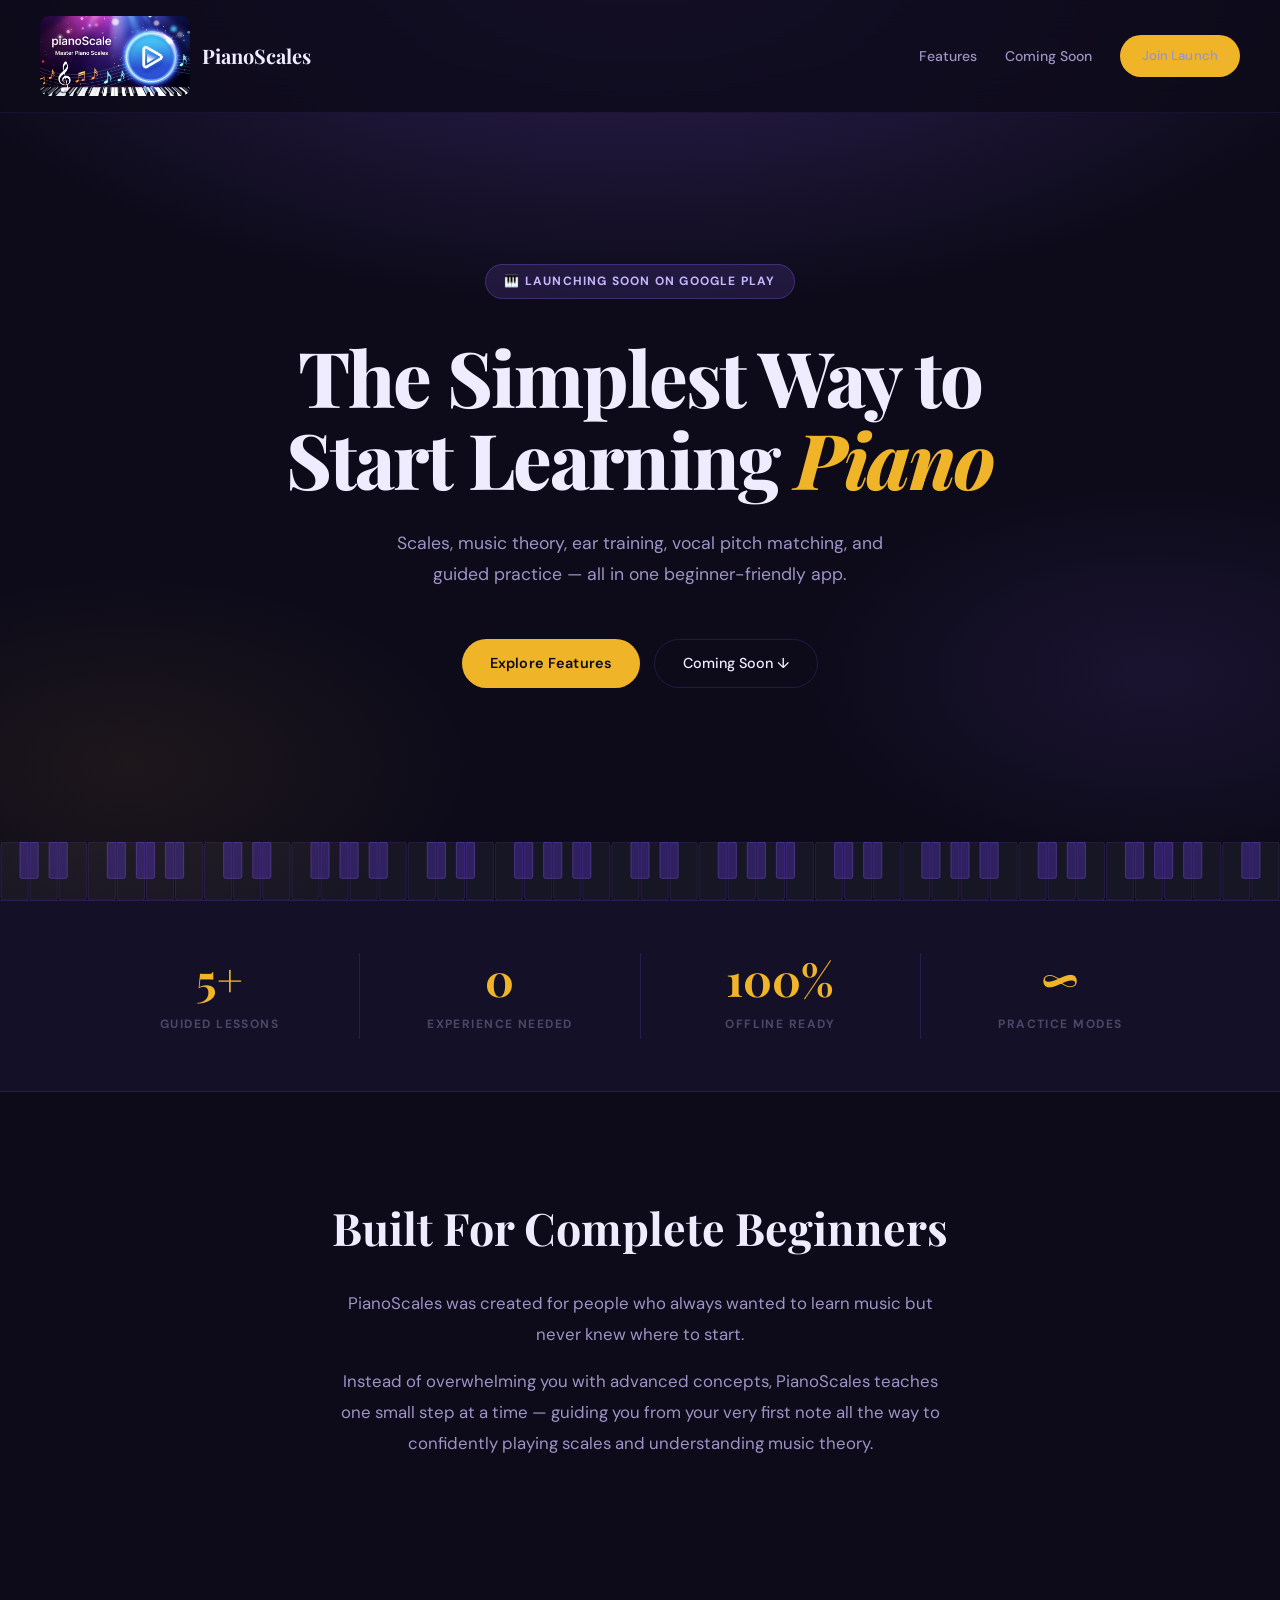
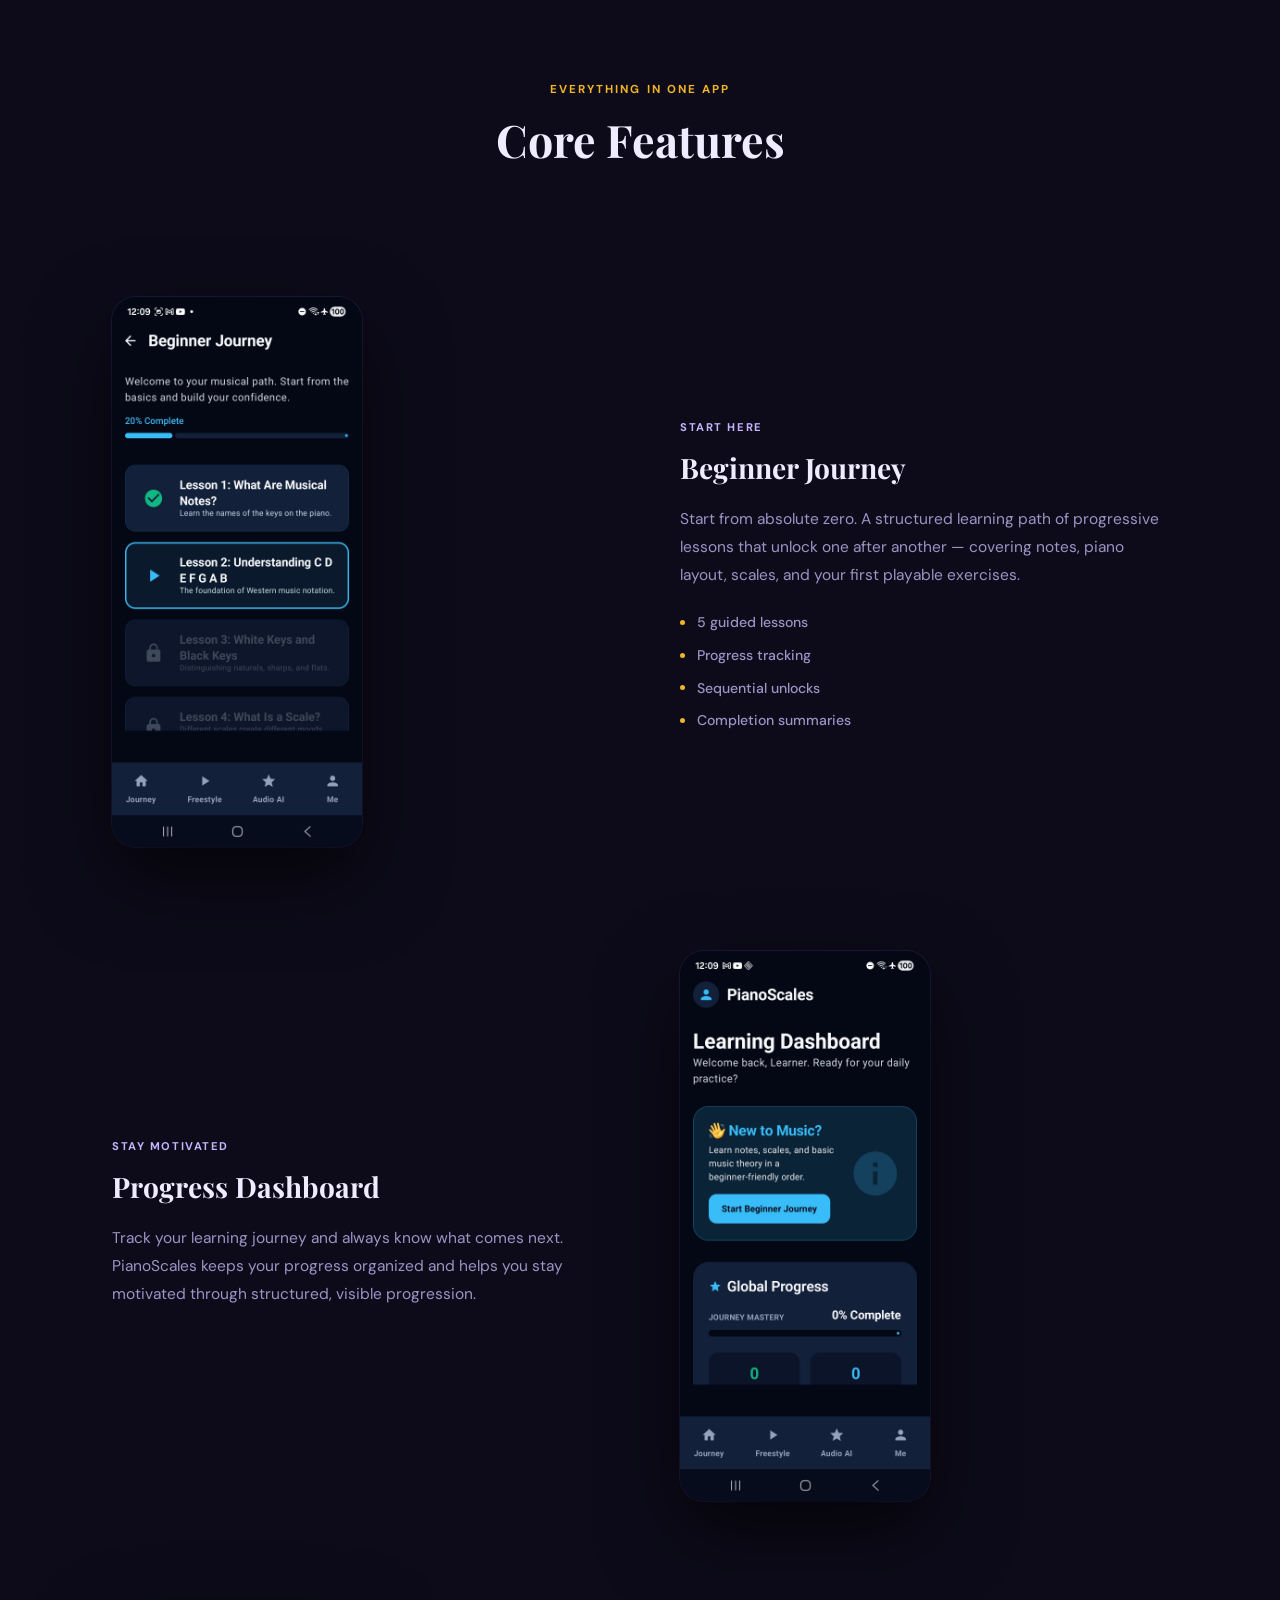
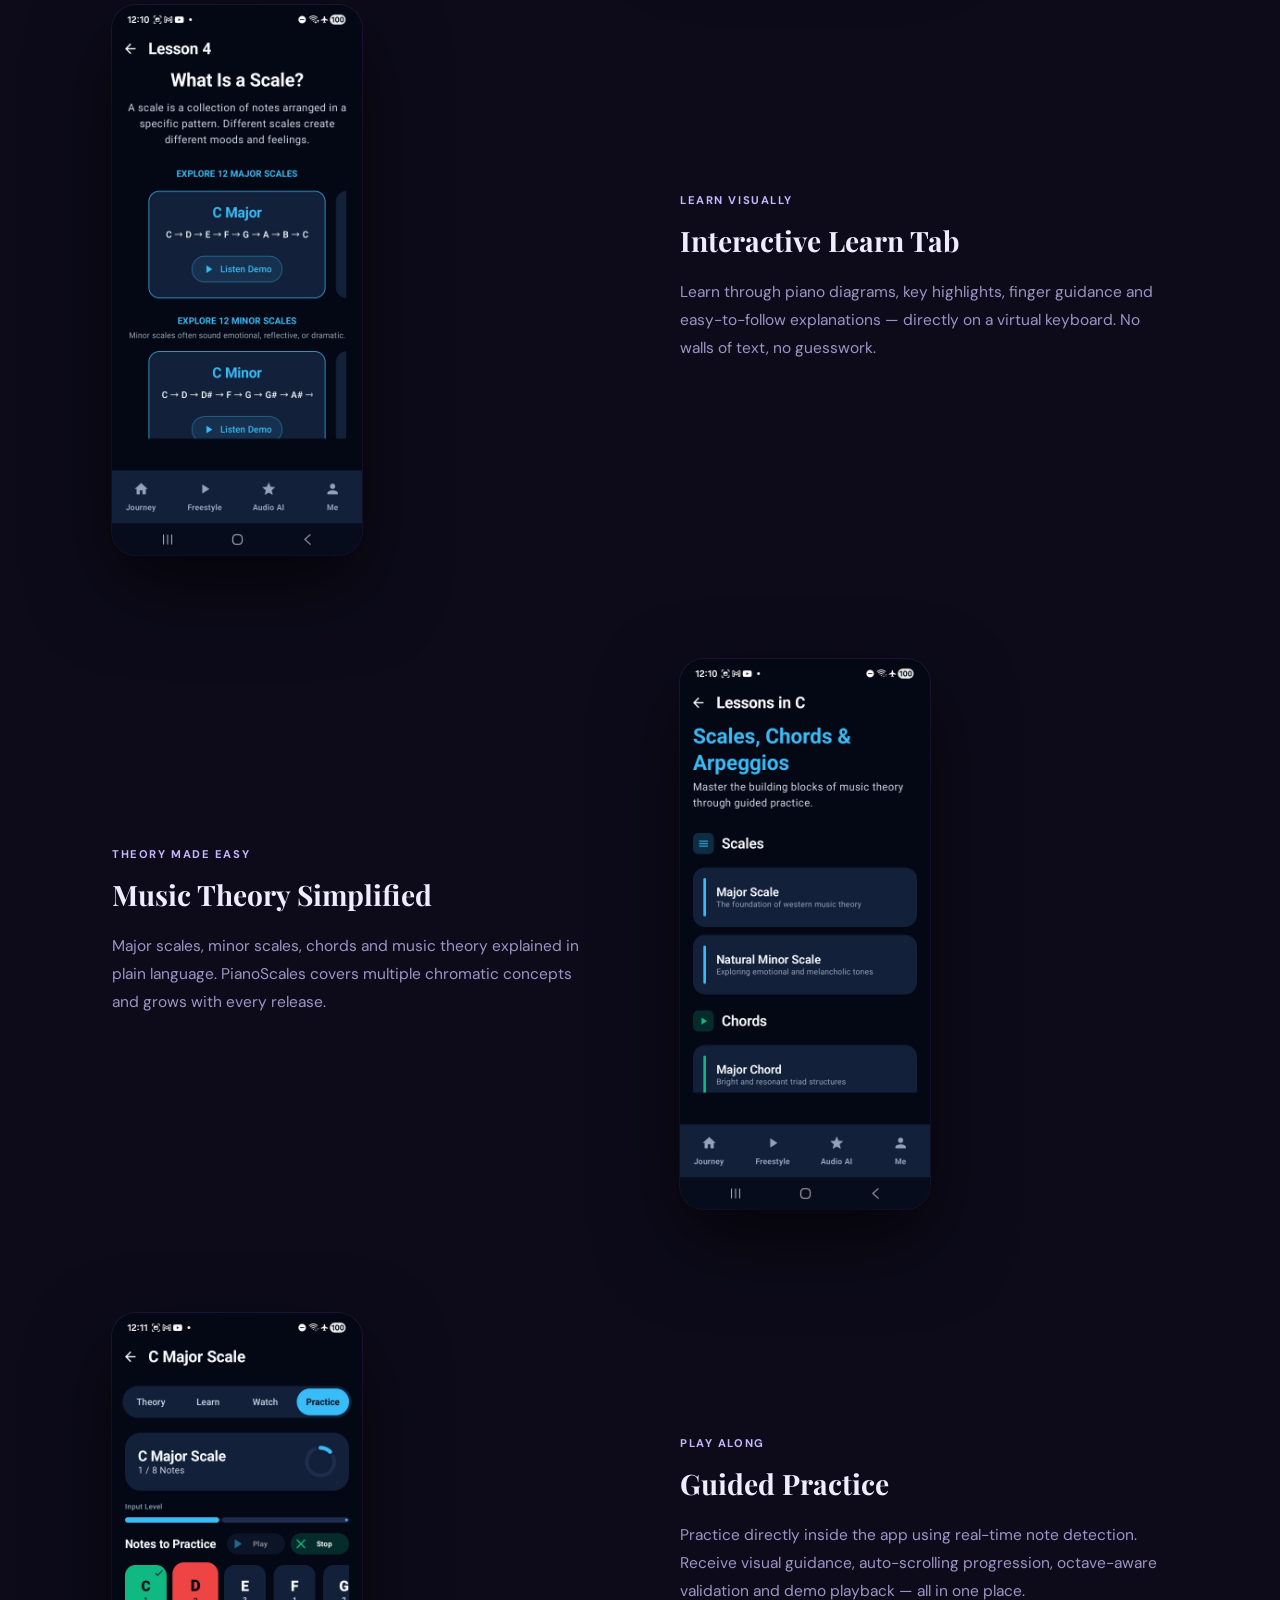
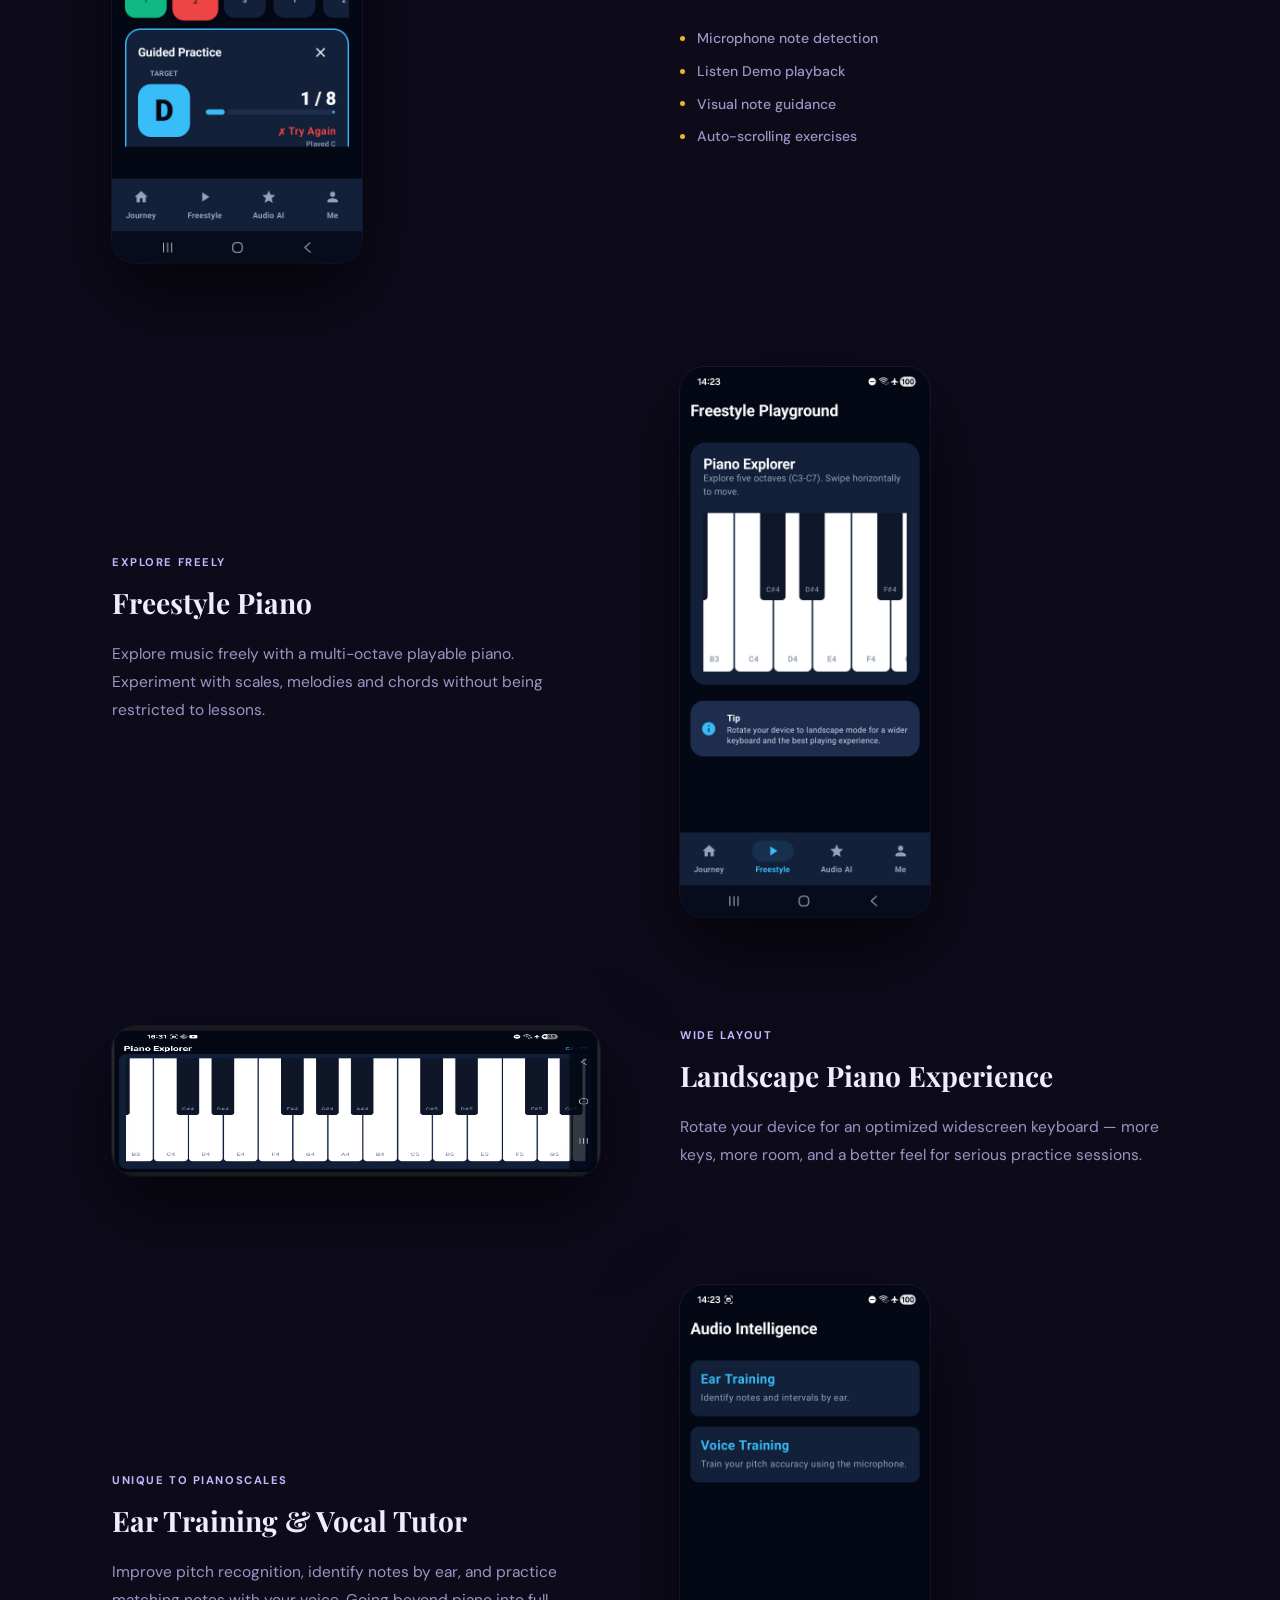
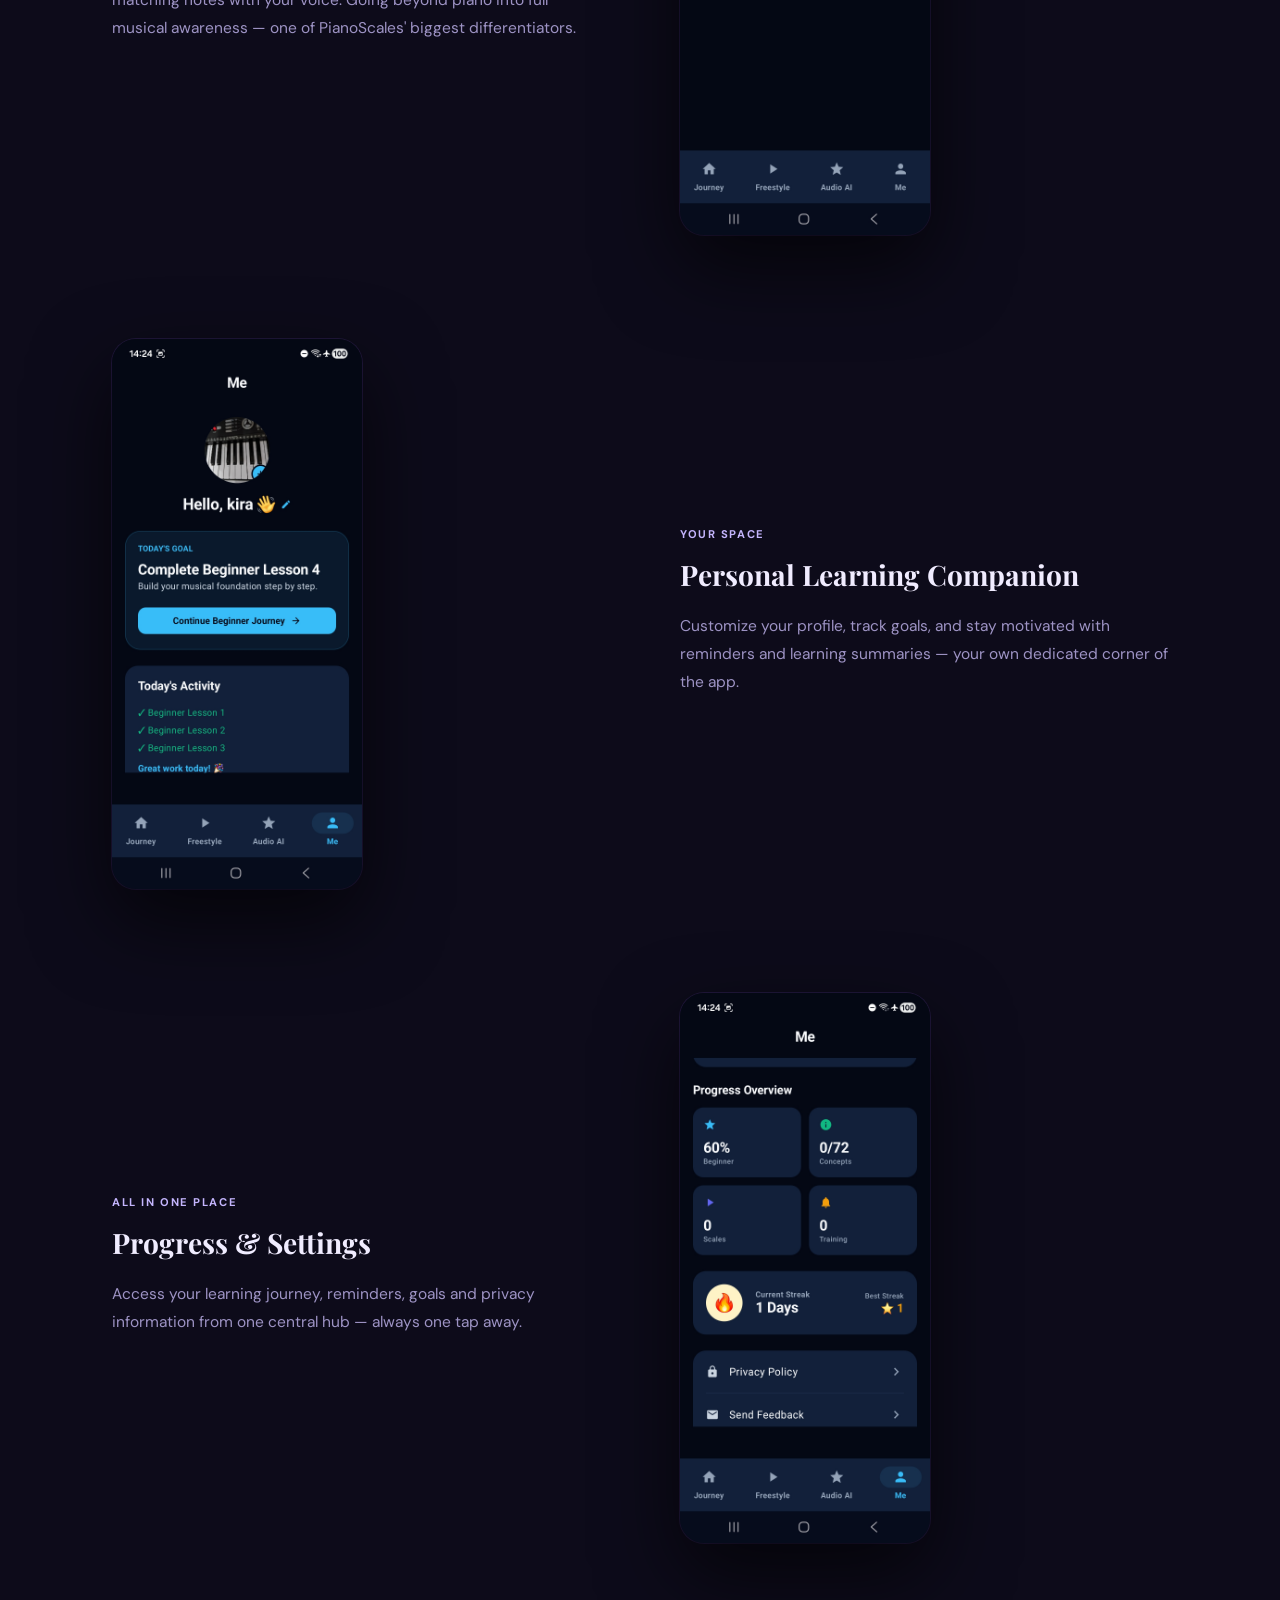
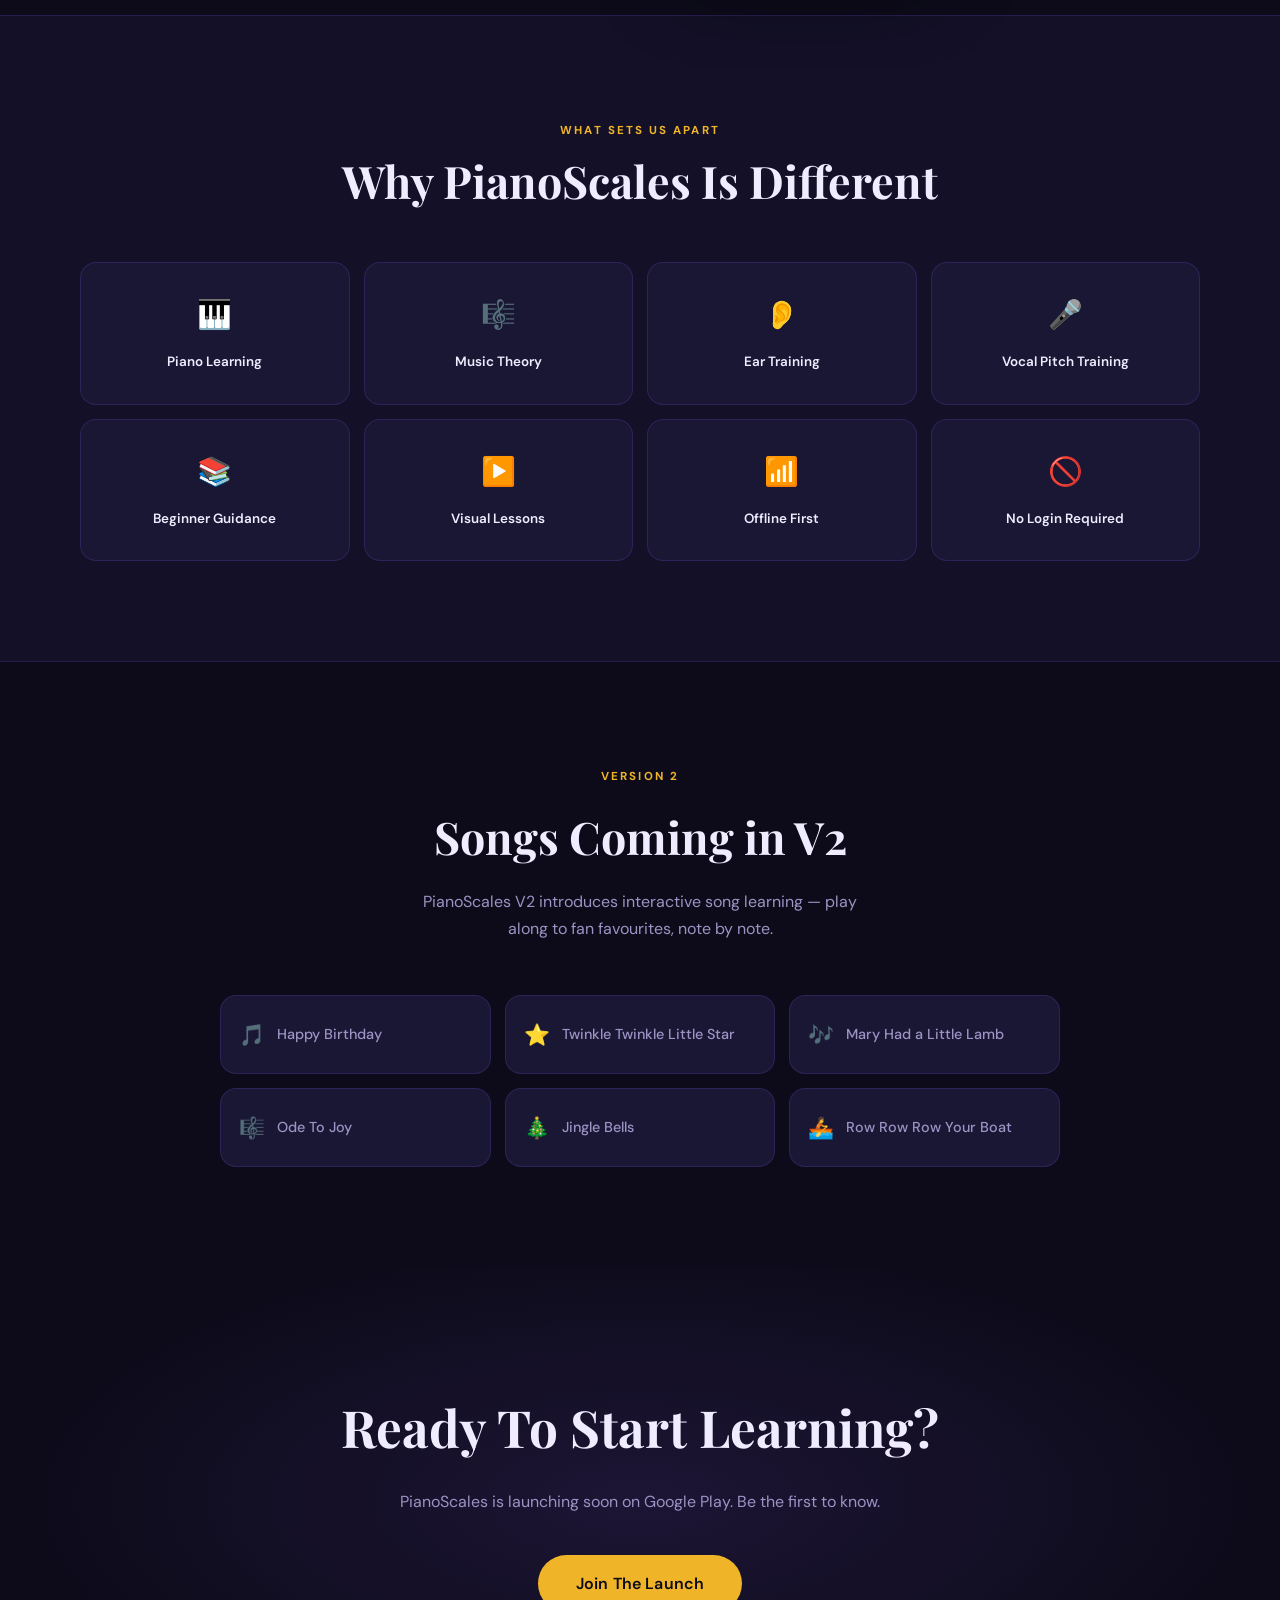
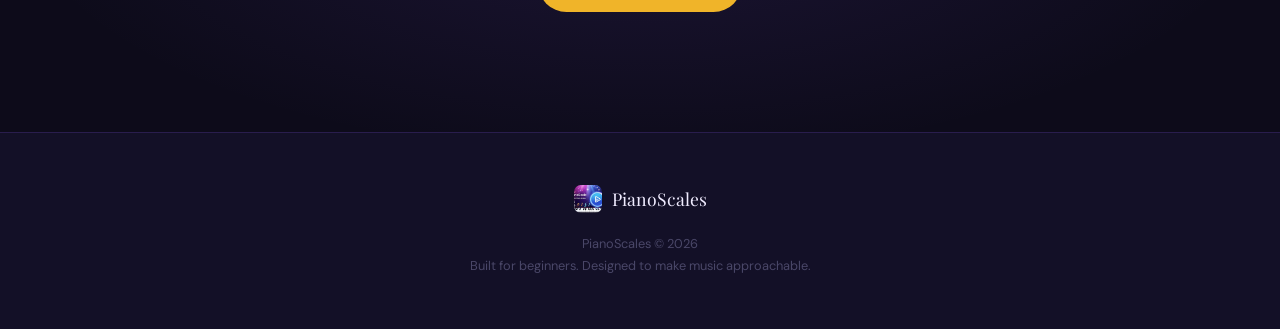
==== index.html @ 918badb4 "initial" ====
<!DOCTYPE html>
<html lang="en">
<head>
  <meta charset="UTF-8">
  <meta name="viewport" content="width=device-width, initial-scale=1.0">
  <title>PianoScales — The Simplest Way to Start Learning Piano</title>
  <meta name="description" content="Learn piano scales, music theory, ear training and vocal pitch training in one beginner-friendly app.">
  <link rel="stylesheet" href="style.css">

  <link rel="preconnect" href="https://fonts.googleapis.com">
  <link rel="preconnect" href="https://fonts.gstatic.com" crossorigin>
  <link href="https://fonts.googleapis.com/css2?family=Playfair+Display:ital,wght@0,700;0,800;1,700&family=DM+Sans:opsz,wght@9..40,300;9..40,400;9..40,500;9..40,600&display=swap" rel="stylesheet">

</head>
<body>

<!-- ======== NAVBAR ======== -->
<nav class="navbar">
  <div class="nav-logo">
    <img src="assets/logo.jpg" alt="PianoScales Logo">
    <span>PianoScales</span>
  </div>
  <div class="nav-links">
    <a href="#features">Features</a>
    <a href="#coming-soon">Coming Soon</a>
    <a href="#coming-soon" class="btn-primary" style="padding:10px 22px;font-size:.83rem;">Join Launch</a>
  </div>
</nav>


<!-- ======== HERO ======== -->
<header class="hero">
  <div class="hero-glow" aria-hidden="true"></div>

  <div class="hero-content">
    <div class="hero-badge">🎹 Launching Soon on Google Play</div>

    <h1>The Simplest Way to<br>Start Learning <em>Piano</em></h1>

    <p class="hero-sub">
      Scales, music theory, ear training, vocal pitch matching, and
      guided practice — all in one beginner-friendly app.
    </p>

    <div class="hero-btns">
      <a href="#features" class="btn-primary">Explore Features</a>
      <a href="#coming-soon" class="btn-secondary">Coming Soon ↓</a>
    </div>
  </div>

  <!-- ★ Signature: generative piano keys at the foot of the hero -->
  <div class="piano-divider" id="pianoKeys" aria-hidden="true"></div>
</header>


<!-- ======== STATS ======== -->
<div class="stats-strip">
  <div class="stats-inner">
    <div class="stat-item">
      <span class="stat-num">5+</span>
      <span class="stat-lbl">Guided Lessons</span>
    </div>
    <div class="stat-item">
      <span class="stat-num">0</span>
      <span class="stat-lbl">Experience Needed</span>
    </div>
    <div class="stat-item">
      <span class="stat-num">100%</span>
      <span class="stat-lbl">Offline Ready</span>
    </div>
    <div class="stat-item">
      <span class="stat-num">∞</span>
      <span class="stat-lbl">Practice Modes</span>
    </div>
  </div>
</div>


<!-- ======== INTRO ======== -->
<section class="intro">
  <div class="container">
    <h2>Built For Complete Beginners</h2>
    <p>PianoScales was created for people who always wanted to learn music but never knew where to start.</p>
    <p>Instead of overwhelming you with advanced concepts, PianoScales teaches one small step at a time — guiding you from your very first note all the way to confidently playing scales and understanding music theory.</p>
  </div>
</section>


<!-- ======== FEATURES ======== -->
<section id="features" class="features-wrap">
  <div class="features-hd">
    <span class="eyebrow">Everything in one app</span>
    <h2 class="section-hed">Core Features</h2>
  </div>

  <div class="feature-rows">

    <div class="feature-row reveal">
      <div class="feature-img">
        <img src="assets/beginner-journey.jpg" alt="Beginner Journey Screen">
      </div>
      <div class="feature-text">
        <span class="feature-tag">Start Here</span>
        <h3>Beginner Journey</h3>
        <p>Start from absolute zero. A structured learning path of progressive lessons that unlock one after another — covering notes, piano layout, scales, and your first playable exercises.</p>
        <ul class="feature-list">
          <li>5 guided lessons</li>
          <li>Progress tracking</li>
          <li>Sequential unlocks</li>
          <li>Completion summaries</li>
        </ul>
      </div>
    </div>

    <div class="feature-row rev reveal">
      <div class="feature-img">
        <img src="assets/journey_dashboard.jpg" alt="Progress Dashboard">
      </div>
      <div class="feature-text">
        <span class="feature-tag">Stay Motivated</span>
        <h3>Progress Dashboard</h3>
        <p>Track your learning journey and always know what comes next. PianoScales keeps your progress organized and helps you stay motivated through structured, visible progression.</p>
      </div>
    </div>

    <div class="feature-row reveal">
      <div class="feature-img">
        <img src="assets/lesson_example.jpg" alt="Interactive Learn Tab">
      </div>
      <div class="feature-text">
        <span class="feature-tag">Learn Visually</span>
        <h3>Interactive Learn Tab</h3>
        <p>Learn through piano diagrams, key highlights, finger guidance and easy-to-follow explanations — directly on a virtual keyboard. No walls of text, no guesswork.</p>
      </div>
    </div>

    <div class="feature-row rev reveal">
      <div class="feature-img">
        <img src="assets/concept_screen.jpg" alt="Music Theory Screen">
      </div>
      <div class="feature-text">
        <span class="feature-tag">Theory Made Easy</span>
        <h3>Music Theory Simplified</h3>
        <p>Major scales, minor scales, chords and music theory explained in plain language. PianoScales covers multiple chromatic concepts and grows with every release.</p>
      </div>
    </div>

    <div class="feature-row reveal">
      <div class="feature-img">
        <img src="assets/practice_screen.jpg" alt="Guided Practice Screen">
      </div>
      <div class="feature-text">
        <span class="feature-tag">Play Along</span>
        <h3>Guided Practice</h3>
        <p>Practice directly inside the app using real-time note detection. Receive visual guidance, auto-scrolling progression, octave-aware validation and demo playback — all in one place.</p>
        <ul class="feature-list">
          <li>Microphone note detection</li>
          <li>Listen Demo playback</li>
          <li>Visual note guidance</li>
          <li>Auto-scrolling exercises</li>
        </ul>
      </div>
    </div>

    <div class="feature-row rev reveal">
      <div class="feature-img">
        <img src="assets/freestyle_piano_vertical.jpg" alt="Freestyle Piano">
      </div>
      <div class="feature-text">
        <span class="feature-tag">Explore Freely</span>
        <h3>Freestyle Piano</h3>
        <p>Explore music freely with a multi-octave playable piano. Experiment with scales, melodies and chords without being restricted to lessons.</p>
      </div>
    </div>

    <div class="feature-row reveal">
      <div class="feature-img freestyle_piano_horizontal">
        <img src="assets/freestyle_piano_horizontal.png" alt="Landscape Piano Mode">
      </div>
      <div class="feature-text">
        <span class="feature-tag">Wide Layout</span>
        <h3>Landscape Piano Experience</h3>
        <p>Rotate your device for an optimized widescreen keyboard — more keys, more room, and a better feel for serious practice sessions.</p>
      </div>
    </div>

    <div class="feature-row rev reveal">
      <div class="feature-img">
        <img src="assets/advance_vocal_improvment_screen.jpg" alt="Ear Training and Vocal Tutor">
      </div>
      <div class="feature-text">
        <span class="feature-tag">Unique to PianoScales</span>
        <h3>Ear Training & Vocal Tutor</h3>
        <p>Improve pitch recognition, identify notes by ear, and practice matching notes with your voice. Going beyond piano into full musical awareness — one of PianoScales' biggest differentiators.</p>
      </div>
    </div>

    <div class="feature-row reveal">
      <div class="feature-img">
        <img src="assets/me_tab.jpg" alt="Personal Learning Companion">
      </div>
      <div class="feature-text">
        <span class="feature-tag">Your Space</span>
        <h3>Personal Learning Companion</h3>
        <p>Customize your profile, track goals, and stay motivated with reminders and learning summaries — your own dedicated corner of the app.</p>
      </div>
    </div>

    <div class="feature-row rev reveal">
      <div class="feature-img">
        <img src="assets/me_tab_showing_more_items.jpg" alt="Progress and Settings Screen">
      </div>
      <div class="feature-text">
        <span class="feature-tag">All in One Place</span>
        <h3>Progress & Settings</h3>
        <p>Access your learning journey, reminders, goals and privacy information from one central hub — always one tap away.</p>
      </div>
    </div>

  </div>
</section>


<!-- ======== DIFFERENTIATORS ======== -->
<section class="diff-wrap">
  <div class="diff-hd">
    <span class="eyebrow">What sets us apart</span>
    <h2 class="section-hed">Why PianoScales Is Different</h2>
  </div>
  <div class="diff-grid">
    <div class="diff-card"><span class="diff-icon">🎹</span><span class="diff-label">Piano Learning</span></div>
    <div class="diff-card"><span class="diff-icon">🎼</span><span class="diff-label">Music Theory</span></div>
    <div class="diff-card"><span class="diff-icon">👂</span><span class="diff-label">Ear Training</span></div>
    <div class="diff-card"><span class="diff-icon">🎤</span><span class="diff-label">Vocal Pitch Training</span></div>
    <div class="diff-card"><span class="diff-icon">📚</span><span class="diff-label">Beginner Guidance</span></div>
    <div class="diff-card"><span class="diff-icon">▶️</span><span class="diff-label">Visual Lessons</span></div>
    <div class="diff-card"><span class="diff-icon">📶</span><span class="diff-label">Offline First</span></div>
    <div class="diff-card"><span class="diff-icon">🚫</span><span class="diff-label">No Login Required</span></div>
  </div>
</section>


<!-- ======== COMING SOON ======== -->
<section id="coming-soon" class="coming-wrap">
  <span class="eyebrow">Version 2</span>
  <h2>Songs Coming in V2</h2>
  <p class="coming-sub">PianoScales V2 introduces interactive song learning — play along to fan favourites, note by note.</p>
  <div class="songs-grid">
    <div class="song-card"><span class="song-icon">🎵</span> Happy Birthday</div>
    <div class="song-card"><span class="song-icon">⭐</span> Twinkle Twinkle Little Star</div>
    <div class="song-card"><span class="song-icon">🎶</span> Mary Had a Little Lamb</div>
    <div class="song-card"><span class="song-icon">🎼</span> Ode To Joy</div>
    <div class="song-card"><span class="song-icon">🎄</span> Jingle Bells</div>
    <div class="song-card"><span class="song-icon">🚣</span> Row Row Row Your Boat</div>
  </div>
</section>


<!-- ======== CTA ======== -->
<section class="cta-wrap">
  <div class="container">
    <h2>Ready To Start Learning?</h2>
    <p>PianoScales is launching soon on Google Play. Be the first to know.</p>
    <a href="#" class="btn-primary">Join The Launch</a>
  </div>
</section>


<!-- ======== FOOTER ======== -->
<footer>
  <div class="footer-brand">
    <img src="assets/logo.jpg" alt="PianoScales Logo">
    <span>PianoScales</span>
  </div>
  <p>PianoScales © 2026</p>
  <p>Built for beginners. Designed to make music approachable.</p>
</footer>


<script>
  /* ─── Piano key SVG divider ─── */
  (function () {
    const host = document.getElementById('pianoKeys');
    if (!host) return;

    const W      = Math.max(window.innerWidth, 320);
    const WH     = 64;   // white key height
    const WW     = 32;   // white key width
    const BH     = 40;   // black key height
    const BW     = 20;   // black key width
    const count  = Math.ceil(W / WW) + 4;
    // Black key positions within each 7-key octave (after which white key index)
    const bPos   = [0, 1, 3, 4, 5];

    let svg = `<svg viewBox="0 0 ${count * WW} ${WH}" preserveAspectRatio="xMidYMax slice" xmlns="http://www.w3.org/2000/svg">`;

    // White keys
    for (let i = 0; i < count; i++) {
      svg += `<rect x="${i * WW + 1}" y="0" width="${WW - 2}" height="${WH}"
        rx="3" fill="rgba(240,236,255,0.045)" stroke="rgba(139,92,246,0.2)" stroke-width="1"/>`;
    }
    // Black keys
    const octaves = Math.ceil(count / 7) + 1;
    for (let o = 0; o < octaves; o++) {
      for (const b of bPos) {
        const wi = o * 7 + b;
        if (wi >= count - 1) continue;
        const bx = (wi + 1) * WW - BW / 2;
        svg += `<rect x="${bx}" y="0" width="${BW}" height="${BH}"
          rx="2" fill="rgba(100,60,220,0.32)" stroke="rgba(139,92,246,0.4)" stroke-width="1"/>`;
      }
    }
    svg += '</svg>';
    host.innerHTML = svg;
  })();

  /* ─── Scroll reveal ─── */
  (function () {
    const els = document.querySelectorAll('.reveal');
    if (!els.length) return;
    const io = new IntersectionObserver(
      entries => entries.forEach(e => {
        if (e.isIntersecting) { e.target.classList.add('visible'); io.unobserve(e.target); }
      }),
      { threshold: 0.1, rootMargin: '0px 0px -50px 0px' }
    );
    els.forEach(el => io.observe(el));
  })();
</script>

</body>
</html>
---- style.css ----
:root {
      --bg:            #0D0B1A;
      --bg-surface:    #131027;
      --bg-card:       #1A1735;
      --gold:          #F0B429;
      --gold-light:    #FFD166;
      --gold-dim:      rgba(240,180,41,0.12);
      --purple:        #8B5CF6;
      --purple-light:  #C4B5FD;
      --purple-dim:    rgba(139,92,246,0.15);
      --border:        rgba(139,92,246,0.18);
      --border-gold:   rgba(240,180,41,0.35);
      --text:          #F0ECFF;
      --text-2:        #9D93C4;
      --text-3:        #4A4768;
      --r-sm:          10px;
      --r-md:          16px;
      --r-lg:          24px;
    }

    /* =============================================
       RESET & BASE
    ============================================= */
    *, *::before, *::after { margin:0; padding:0; box-sizing:border-box; }
    html { scroll-behavior:smooth; }
    body {
      font-family:'DM Sans', sans-serif;
      background:var(--bg);
      color:var(--text);
      line-height:1.6;
      overflow-x:hidden;
    }
    img  { display:block; max-width:100%; height:auto; }
    a    { text-decoration:none; color:inherit; }
    ul   { list-style:none; }

    /* =============================================
       LAYOUT
    ============================================= */
    .container {
      max-width:1120px;
      margin:0 auto;
      padding:0 32px;
    }

    /* =============================================
       BUTTONS
    ============================================= */
    .btn-primary {
      display:inline-flex; align-items:center; gap:8px;
      background:var(--gold);
      color:#0D0B1A;
      font-family:'DM Sans', sans-serif;
      font-weight:600; font-size:0.9rem;
      padding:13px 28px; border-radius:50px; border:none; cursor:pointer;
      transition:background .2s, transform .2s, box-shadow .2s;
      letter-spacing:.01em;
    }
    .btn-primary:hover {
      background:var(--gold-light);
      transform:translateY(-2px);
      box-shadow:0 12px 36px rgba(240,180,41,.4);
    }
    .btn-secondary {
      display:inline-flex; align-items:center; gap:8px;
      background:transparent; color:var(--text);
      font-family:'DM Sans', sans-serif;
      font-weight:500; font-size:0.9rem;
      padding:12px 28px; border-radius:50px;
      border:1.5px solid var(--border); cursor:pointer;
      transition:border-color .2s, color .2s, transform .2s;
    }
    .btn-secondary:hover {
      border-color:var(--purple-light); color:var(--purple-light);
      transform:translateY(-2px);
    }

    /* =============================================
       NAVBAR
    ============================================= */
    .navbar {
      position:fixed; inset:0 0 auto 0; z-index:200;
      display:flex; align-items:center; justify-content:space-between;
      padding:16px 40px;
      background:rgba(13,11,26,.8);
      backdrop-filter:blur(20px);
      -webkit-backdrop-filter:blur(20px);
      border-bottom:1px solid rgba(139,92,246,.1);
    }
    .nav-logo { display:flex; align-items:center; gap:12px; }
    .nav-logo img {
      width:150px; height:80px; border-radius:9px; object-fit:cover;
    }
    .nav-logo span {
      font-family:'Playfair Display', serif;
      font-size:1.25rem; font-weight:700; color:var(--text);
    }
    .nav-links { display:flex; align-items:center; gap:28px; }
    .nav-links > a {
      font-size:.88rem; font-weight:500; color:var(--text-2);
      transition:color .2s;
    }
    .nav-links > a:hover { color:var(--text); }

    /* =============================================
       HERO
    ============================================= */
    .hero {
      position:relative;
      min-height:100vh;
      display:flex; flex-direction:column;
      align-items:center; justify-content:center;
      text-align:center;
      padding:140px 24px 88px;
      overflow:hidden;
    }
    /* Atmospheric glow */
    .hero-glow {
      position:absolute; inset:0; pointer-events:none;
      background:
        radial-gradient(ellipse 90% 60% at 50% -5%,  rgba(139,92,246,.28) 0%, transparent 65%),
        radial-gradient(ellipse 45% 35% at 10% 85%,  rgba(240,180,41,.07) 0%, transparent 60%),
        radial-gradient(ellipse 45% 35% at 90% 75%,  rgba(139,92,246,.1)  0%, transparent 60%);
      animation:heroPulse 9s ease-in-out infinite alternate;
    }
    @keyframes heroPulse { from{opacity:.75} to{opacity:1} }

    .hero-content { position:relative; z-index:1; max-width:800px; }

    .hero-badge {
      display:inline-flex; align-items:center; gap:8px;
      background:rgba(139,92,246,.15);
      border:1px solid rgba(139,92,246,.3);
      color:var(--purple-light);
      font-size:.75rem; font-weight:700;
      letter-spacing:.1em; text-transform:uppercase;
      padding:7px 18px; border-radius:50px;
      margin-bottom:36px;
    }
    .hero h1 {
      font-family:'Playfair Display', serif;
      font-size:clamp(2.8rem, 6vw, 5.2rem);
      font-weight:800; line-height:1.07;
      letter-spacing:-.025em; margin-bottom:28px;
    }
    .hero h1 em { font-style:italic; color:var(--gold); }
    .hero-sub {
      font-size:1.1rem; color:var(--text-2);
      max-width:540px; margin:0 auto 48px; line-height:1.8;
    }
    .hero-btns {
      display:flex; align-items:center; justify-content:center;
      gap:14px; flex-wrap:wrap;
    }

    /* =============================================
       PIANO KEY DIVIDER  ★ Signature Element
    ============================================= */
    .piano-divider {
      position:absolute; bottom:0; left:0; right:0; z-index:2;
      overflow:hidden; line-height:0;
    }
    .piano-divider svg { display:block; width:100%; }

    /* =============================================
       STATS STRIP
    ============================================= */
    .stats-strip {
      background:var(--bg-surface);
      border-top:1px solid var(--border);
      border-bottom:1px solid var(--border);
      padding:52px 32px;
    }
    .stats-inner {
      max-width:1120px; margin:0 auto;
      display:flex; justify-content:center;
      align-items:stretch; flex-wrap:wrap;
    }
    .stat-item {
      flex:1; min-width:160px; text-align:center; padding:4px 32px;
    }
    .stat-item + .stat-item {
      border-left:1px solid var(--border);
    }
    .stat-num {
      display:block;
      font-family:'Playfair Display', serif;
      font-size:2.8rem; font-weight:700;
      color:var(--gold); line-height:1; margin-bottom:8px;
    }
    .stat-lbl {
      font-size:.75rem; font-weight:700;
      color:var(--text-3); text-transform:uppercase; letter-spacing:.12em;
    }

    /* =============================================
       INTRO
    ============================================= */
    .intro { padding:100px 32px; text-align:center; }
    .intro h2 {
      font-family:'Playfair Display', serif;
      font-size:clamp(1.8rem,3.5vw,2.8rem); font-weight:700;
      margin-bottom:24px;
    }
    .intro p {
      font-size:1.05rem; color:var(--text-2);
      max-width:600px; margin:0 auto 16px; line-height:1.85;
    }

    /* =============================================
       SHARED LABELS
    ============================================= */
    .eyebrow {
      display:inline-block; font-size:.72rem; font-weight:700;
      color:var(--gold); text-transform:uppercase;
      letter-spacing:.18em; margin-bottom:14px;
    }
    .section-hed {
      font-family:'Playfair Display', serif;
      font-size:clamp(2rem,3.5vw,2.9rem); font-weight:700;
      line-height:1.15; color:var(--text);
    }

    /* =============================================
       FEATURES
    ============================================= */
    .features-wrap { padding:100px 0 20px; }
    .features-hd   { text-align:center; margin-bottom:80px; padding:0 32px; }

    .feature-rows { display:flex; flex-direction:column; gap:0; }

    .feature-row {
      display:grid;
      grid-template-columns:1fr 1fr;
      gap:80px; align-items:center;
      padding:52px 32px;
      max-width:1120px; margin:0 auto;
      width:100%;
    }

    .feature-img img {
      width: 250px;
      height : 550px;
      border-radius:var(--r-lg);
      box-shadow:0 32px 80px rgba(0,0,0,.65), 0 0 0 1px rgba(139,92,246,.15);
    }

    .freestyle_piano_horizontal img{
      width: 600px;
      height : 150px;
      border-radius:var(--r-lg);
      box-shadow:0 32px 80px rgba(0,0,0,.65), 0 0 0 1px rgba(139,92,246,.15);
    }

    .feature-tag {
      display:inline-block; font-size:.7rem; font-weight:700;
      color:var(--purple-light); text-transform:uppercase;
      letter-spacing:.14em; margin-bottom:14px;
    }
    .feature-text h3 {
      font-family:'Playfair Display', serif;
      font-size:clamp(1.55rem,2.2vw,2.1rem); font-weight:700;
      margin-bottom:20px; line-height:1.2;
    }
    .feature-text p {
      font-size:.97rem; color:var(--text-2); line-height:1.82; margin-bottom:12px;
    }
    .feature-list { margin-top:22px; display:flex; flex-direction:column; gap:10px; }
    .feature-list li {
      display:flex; align-items:center; gap:12px;
      font-size:.88rem; color:var(--text-2); font-weight:500;
    }
    .feature-list li::before {
      content:''; width:5px; height:5px; border-radius:50%;
      background:var(--gold); flex-shrink:0;
    }

    /* Reverse swap — desktop only */
    @media (min-width:769px) {
      .feature-row.rev .feature-img { order:2; }
      .feature-row.rev .feature-text { order:1; }
    }

    /* =============================================
       DIFFERENTIATORS
    ============================================= */
    .diff-wrap {
      background:var(--bg-surface);
      border-top:1px solid var(--border);
      border-bottom:1px solid var(--border);
      padding:100px 32px;
    }
    .diff-hd { text-align:center; margin-bottom:56px; }
    .diff-grid {
      display:grid; grid-template-columns:repeat(4,1fr);
      gap:14px; max-width:1120px; margin:0 auto;
    }
    .diff-card {
      background:var(--bg-card);
      border:1px solid var(--border);
      border-radius:var(--r-md);
      padding:30px 20px; text-align:center;
      transition:border-color .2s, background .2s, transform .2s;
      cursor:default;
    }
    .diff-card:hover {
      border-color:var(--border-gold);
      background:var(--gold-dim);
      transform:translateY(-4px);
    }
    .diff-icon  { font-size:1.75rem; display:block; margin-bottom:10px; }
    .diff-label { font-size:.84rem; font-weight:600; color:var(--text); }

    /* =============================================
       COMING SOON
    ============================================= */
    .coming-wrap { padding:100px 32px; text-align:center; }
    .coming-wrap h2 {
      font-family:'Playfair Display', serif;
      font-size:clamp(2rem,3.5vw,2.8rem); font-weight:700; margin-bottom:16px;
    }
    .coming-sub {
      color:var(--text-2); font-size:1rem; margin-bottom:52px;
      max-width:460px; margin-left:auto; margin-right:auto;
      margin-top:0; line-height:1.7;
    }
    .songs-grid {
      display:grid; grid-template-columns:repeat(3,1fr);
      gap:14px; max-width:840px; margin:0 auto;
    }
    .song-card {
      background:var(--bg-card); border:1px solid var(--border);
      border-radius:var(--r-md); padding:22px 18px;
      display:flex; align-items:center; gap:12px;
      font-size:.9rem; font-weight:500; color:var(--text-2);
      transition:border-color .2s, color .2s, transform .2s;
    }
    .song-card:hover {
      border-color:rgba(139,92,246,.45); color:var(--text);
      transform:translateY(-3px);
    }
    .song-icon { font-size:1.3rem; }

    /* =============================================
       CTA
    ============================================= */
    .cta-wrap {
      padding:120px 32px; text-align:center;
      position:relative; overflow:hidden;
    }
    .cta-wrap::before {
      content:''; position:absolute; inset:0; pointer-events:none;
      background:radial-gradient(ellipse 70% 80% at 50% 50%, rgba(139,92,246,.12) 0%, transparent 70%);
    }
    .cta-wrap h2 {
      font-family:'Playfair Display', serif;
      font-size:clamp(2.2rem,4vw,3.5rem); font-weight:700;
      margin-bottom:20px; position:relative;
    }
    .cta-wrap p { color:var(--text-2); font-size:1rem; margin-bottom:40px; position:relative; }
    .cta-wrap .btn-primary { position:relative; font-size:1rem; padding:16px 38px; }

    /* =============================================
       FOOTER
    ============================================= */
    footer {
      background:var(--bg-surface);
      border-top:1px solid var(--border);
      padding:52px 32px; text-align:center;
    }
    .footer-brand {
      display:flex; align-items:center; justify-content:center;
      gap:10px; margin-bottom:20px;
    }
    .footer-brand img { width:28px; height:28px; border-radius:7px; object-fit:cover; }
    .footer-brand span {
      font-family:'Playfair Display', serif; font-size:1.1rem; color:var(--text);
    }
    footer p { font-size:.8rem; color:var(--text-3); line-height:1.7; }

    /* =============================================
       SCROLL REVEAL
    ============================================= */
    .reveal {
      opacity:0; transform:translateY(28px);
      transition:opacity .7s ease, transform .7s ease;
    }
    .reveal.visible { opacity:1; transform:none; }

    /* =============================================
       RESPONSIVE
    ============================================= */
    @media (max-width:960px) {
      .diff-grid { grid-template-columns:repeat(2,1fr); }
    }
    @media (max-width:768px) {
      .navbar { padding:14px 20px; }
      .nav-links { display:none; }
      .feature-row {
        grid-template-columns:1fr; gap:32px; padding:40px 20px;
      }
      .songs-grid { grid-template-columns:1fr; }
      .stat-item + .stat-item { border-left:none; border-top:1px solid var(--border); padding-top:24px; margin-top:20px; }
      .stats-inner { flex-direction:column; align-items:center; }
    }
    @media (max-width:480px) {
      .container, .diff-wrap, .coming-wrap, .intro, .cta-wrap { padding-left:16px; padding-right:16px; }
      .diff-grid { grid-template-columns:repeat(2,1fr); }
    }
    @media (prefers-reduced-motion:reduce) {
      *, *::before, *::after { transition:none !important; animation:none !important; }
      html { scroll-behavior:auto; }
      .reveal { opacity:1; transform:none; }
    }
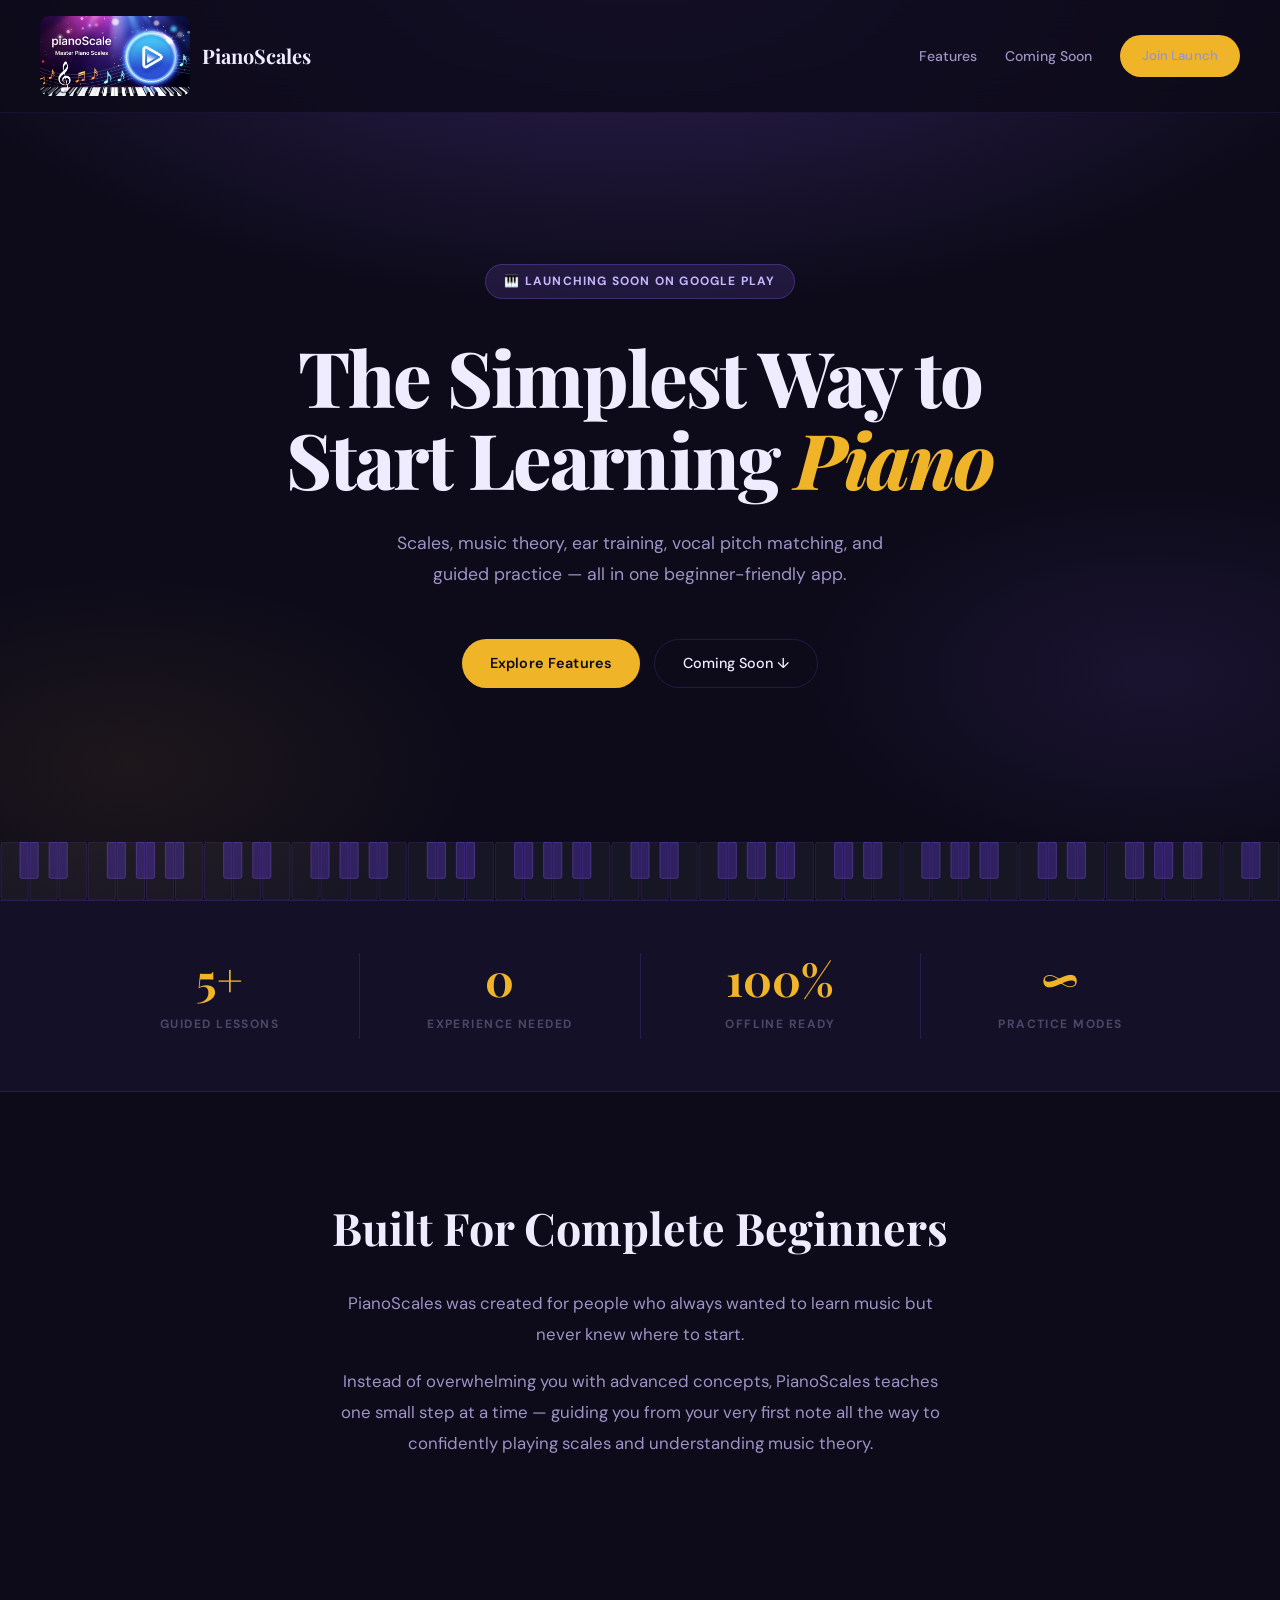
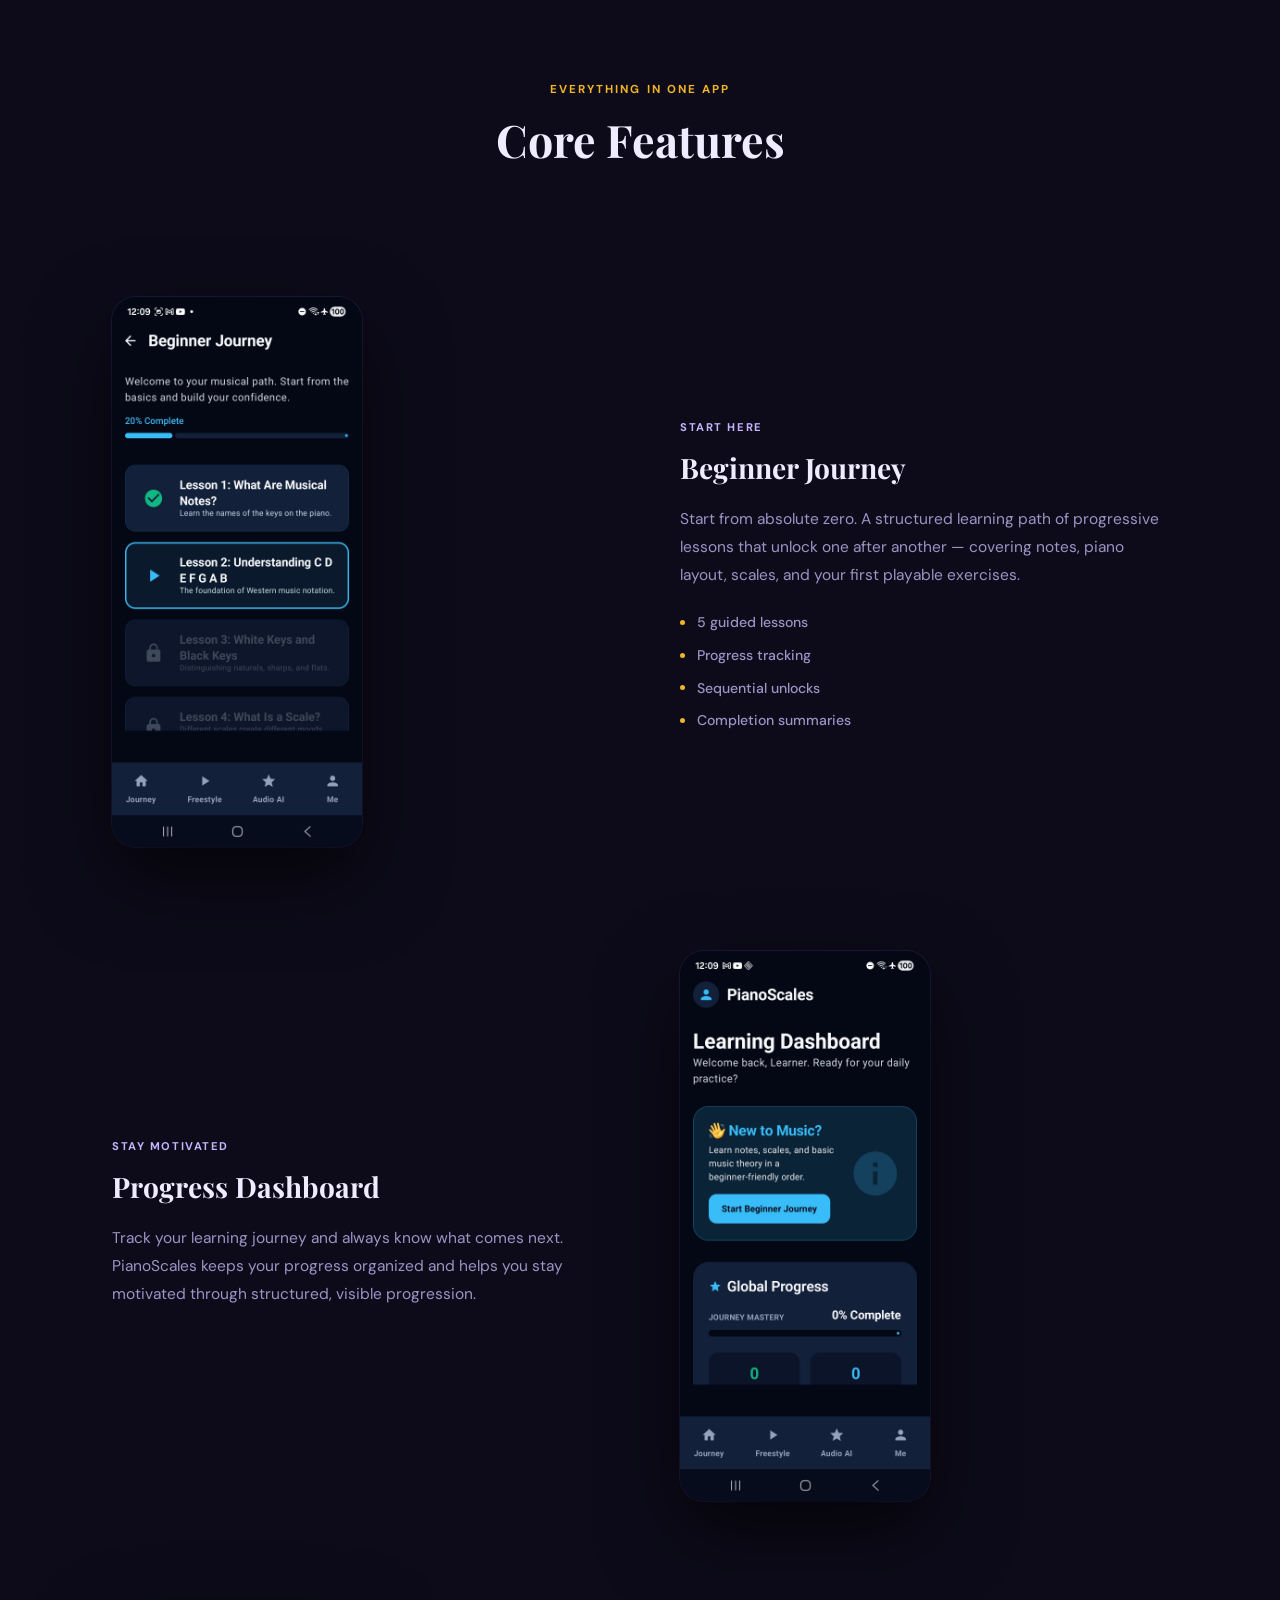
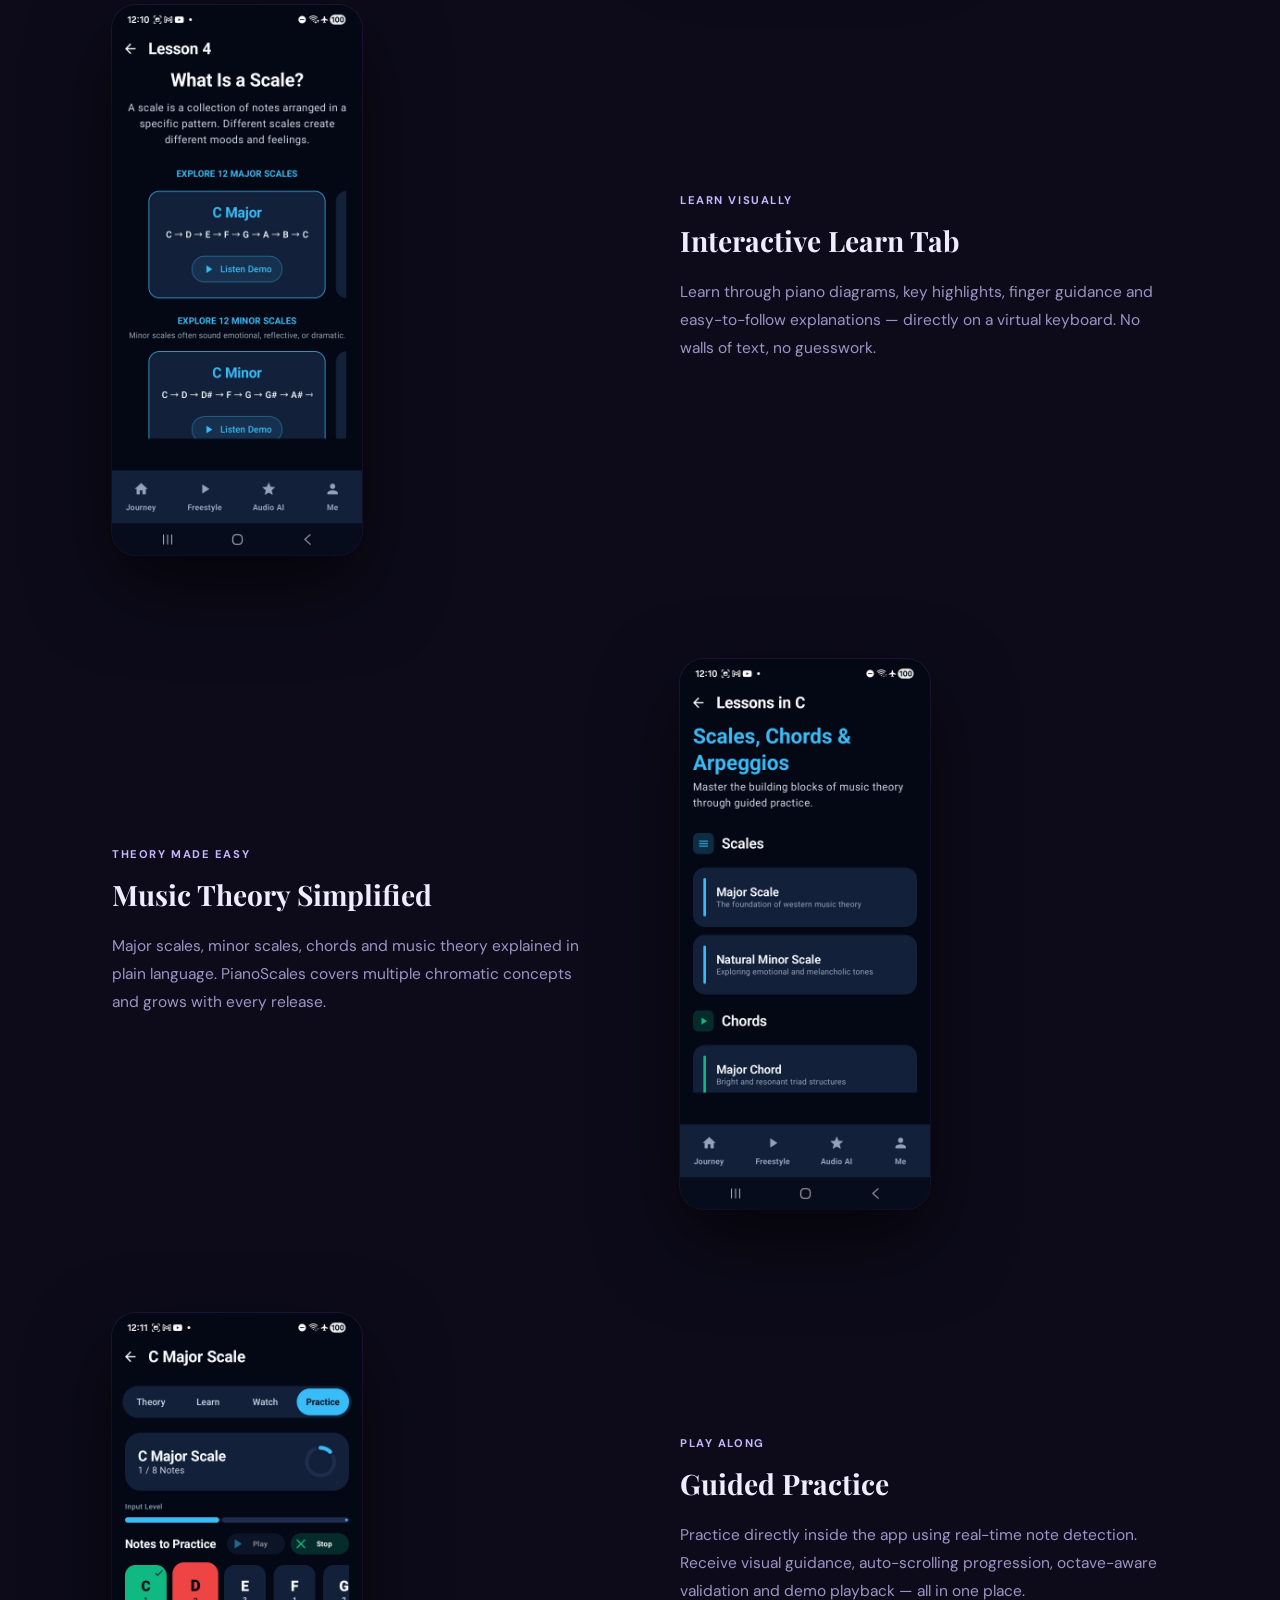
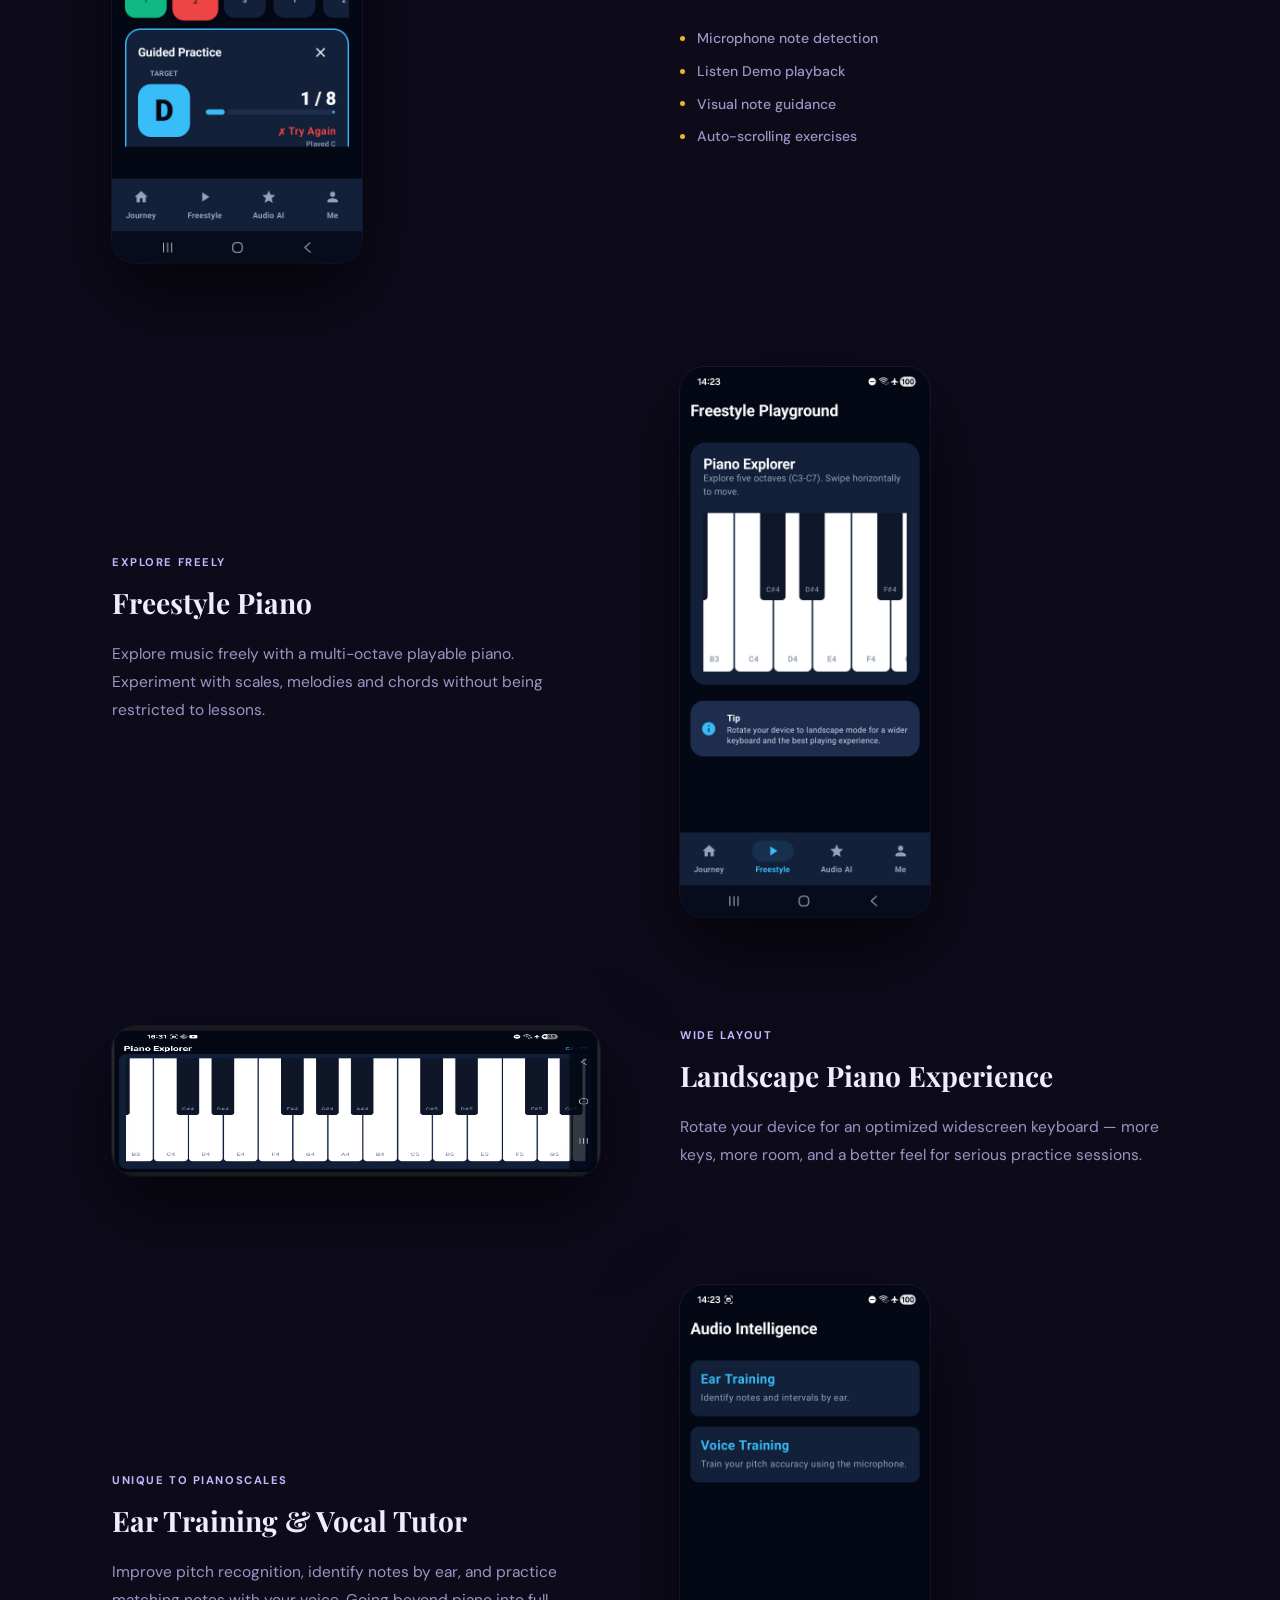
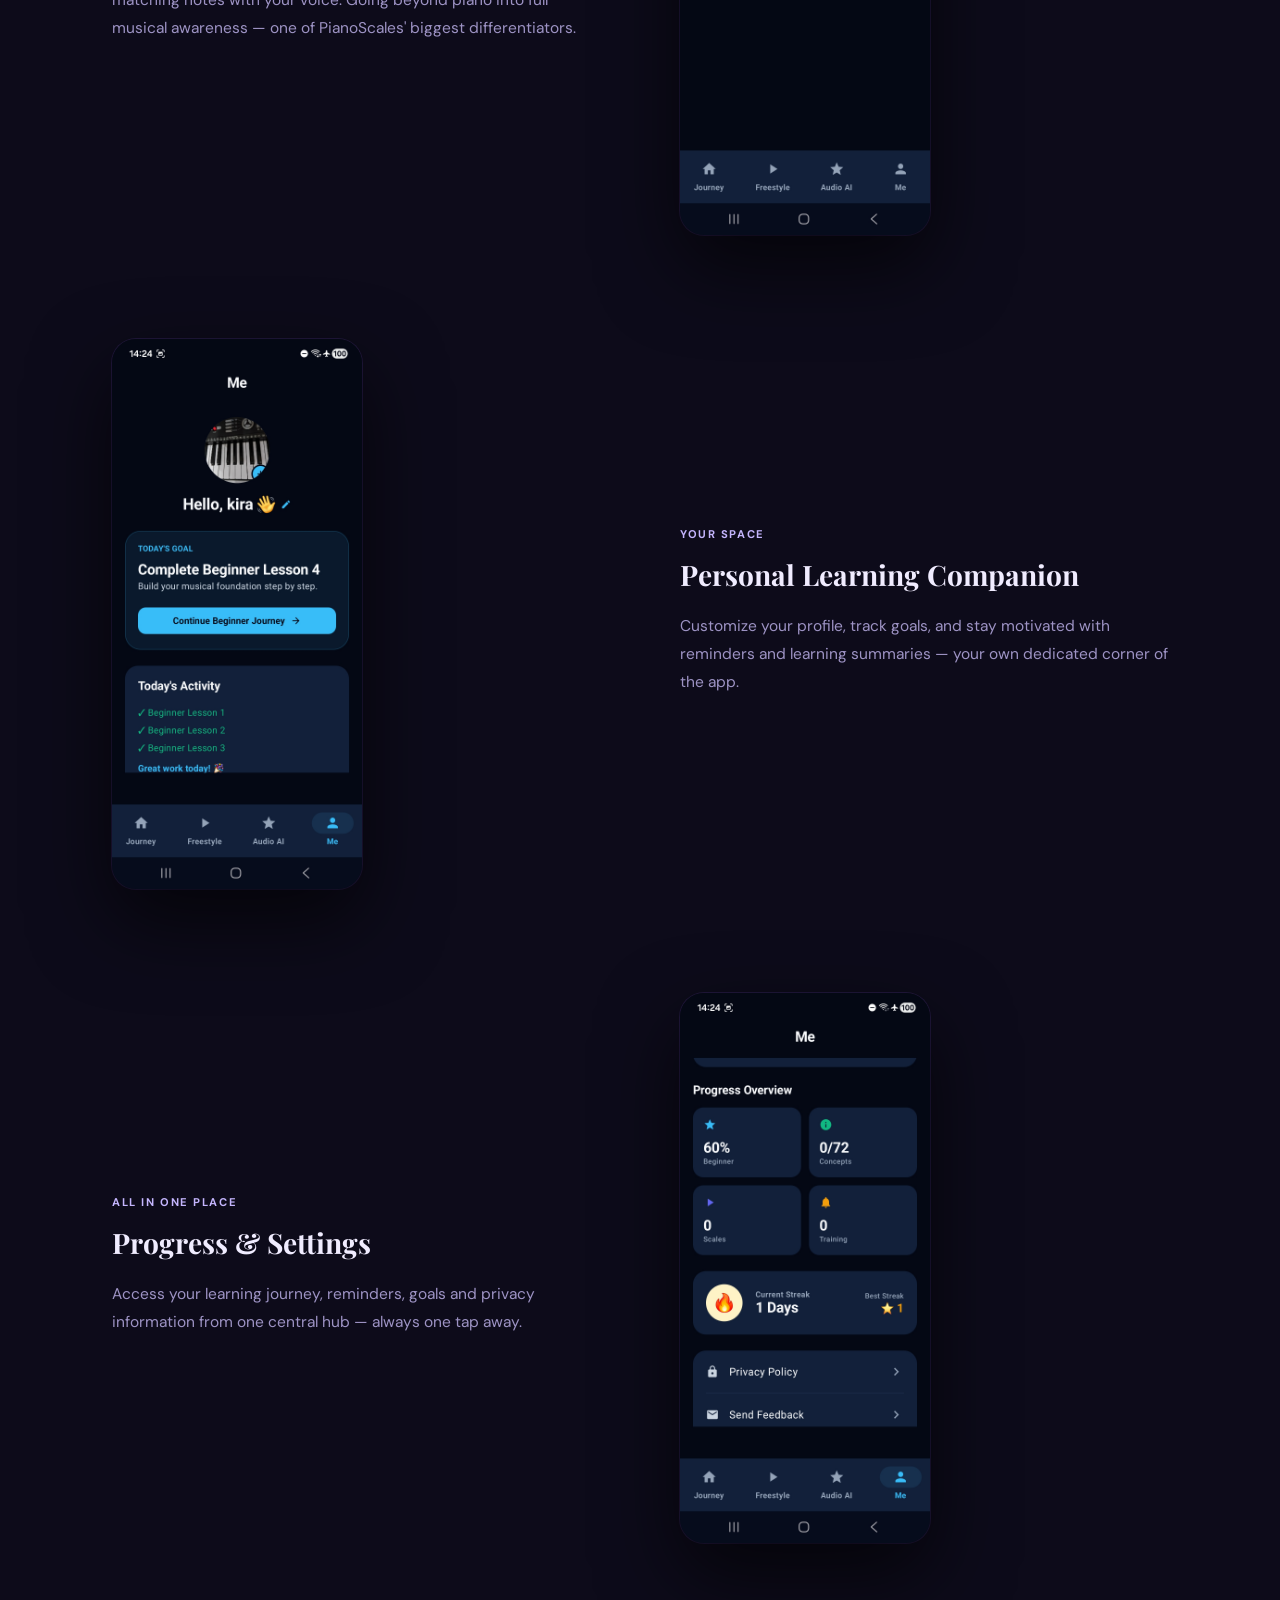
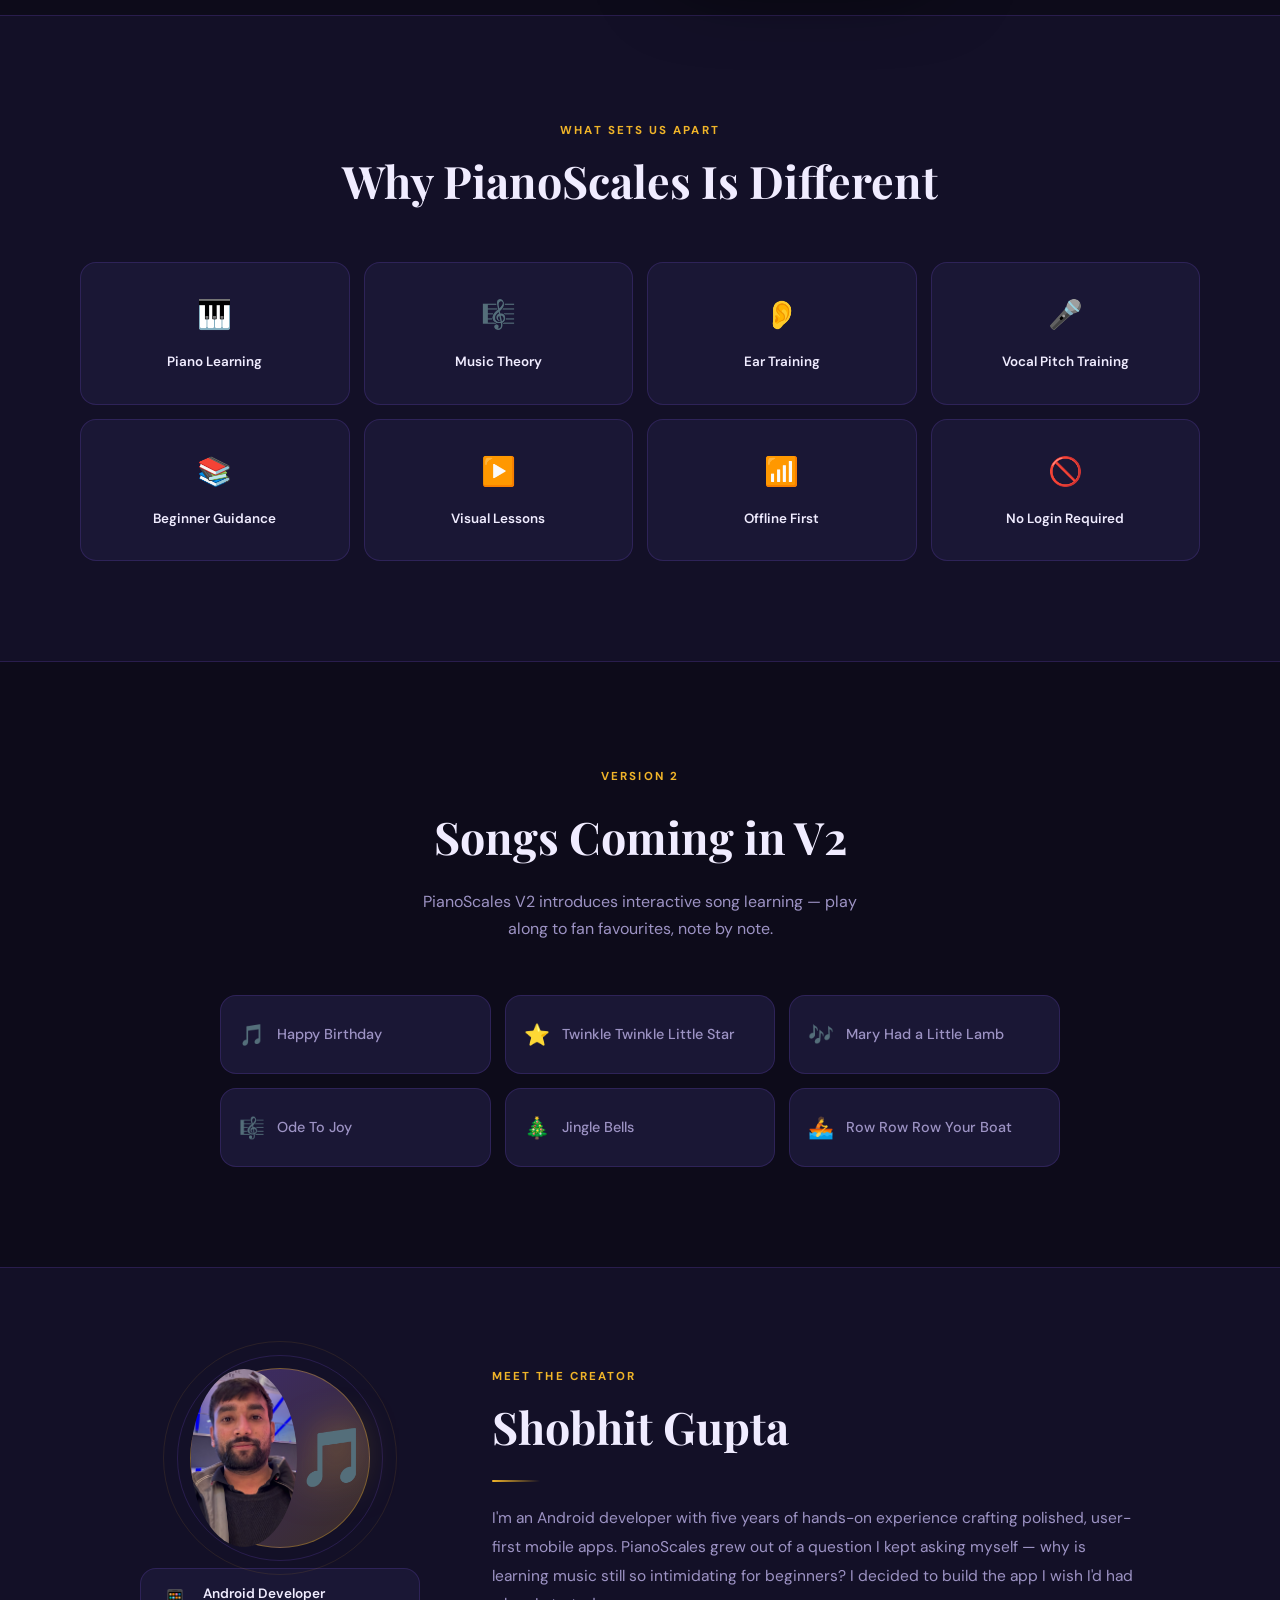
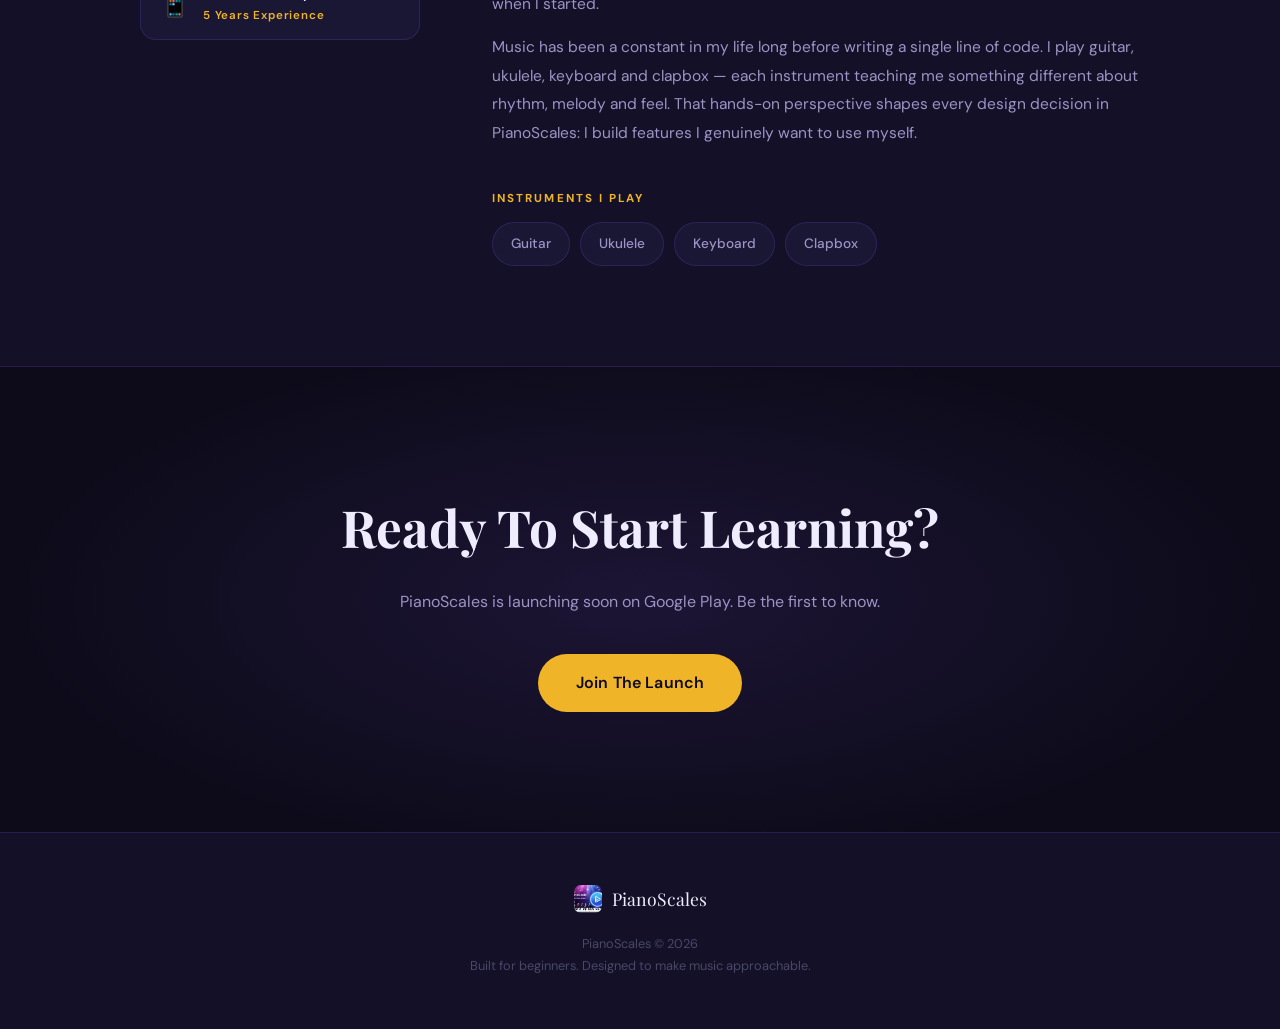
==== commit 00c3e410: "meet the creator added" ====
--- a/index.html
+++ b/index.html
@@ -7,6 +7,7 @@
   <meta name="description" content="Learn piano scales, music theory, ear training and vocal pitch training in one beginner-friendly app.">
   <link rel="stylesheet" href="style.css">
 
+  <link rel="icon" href="data:image/svg+xml,<svg xmlns=%22http://www.w3.org/2000/svg%22 viewBox=%220 0 100 100%22><text y=%22.9em%22 font-size=%2290%22>🎵</text></svg>">
   <link rel="preconnect" href="https://fonts.googleapis.com">
   <link rel="preconnect" href="https://fonts.gstatic.com" crossorigin>
   <link href="https://fonts.googleapis.com/css2?family=Playfair+Display:ital,wght@0,700;0,800;1,700&family=DM+Sans:opsz,wght@9..40,300;9..40,400;9..40,500;9..40,600&display=swap" rel="stylesheet">
@@ -23,7 +24,7 @@
   <div class="nav-links">
     <a href="#features">Features</a>
     <a href="#coming-soon">Coming Soon</a>
-    <a href="#coming-soon" class="btn-primary" style="padding:10px 22px;font-size:.83rem;">Join Launch</a>
+    <a href="https://forms.gle/2tgiqXHESnQDXcBj9" class="btn-primary" style="padding:10px 22px;font-size:.83rem;">Join Launch</a>
   </div>
 </nav>
 
@@ -256,12 +257,68 @@
 </section>
 
 
+<!-- ======== MEET THE CREATOR ======== -->
+<section class="creator-wrap">
+  <div class="creator-card reveal">
+
+    <!-- Avatar & dev badge -->
+    <div class="creator-avatar-col">
+      <div class="creator-avatar">
+        <img src="assets/my_photo.jpg" alt="Shobhit Gupta">
+        <span class="creator-note-icon">🎵</span>
+      </div>
+
+      <div class="creator-dev-badge">
+        <span class="badge-icon">📱</span>
+        <div>
+          <strong>Android Developer</strong>
+          <small>5 Years Experience</small>
+        </div>
+      </div>
+    </div>
+
+    <!-- Bio & instruments -->
+    <div class="creator-info">
+      <span class="eyebrow">Meet the Creator</span>
+      <h2 class="section-hed">Shobhit Gupta</h2>
+      <div class="creator-divider"></div>
+
+      <p>
+        I'm an Android developer with five years of hands-on experience crafting
+        polished, user-first mobile apps. PianoScales grew out of a question I kept
+        asking myself — why is learning music still so intimidating for beginners?
+        I decided to build the app I wish I'd had when I started.
+      </p>
+      <p>
+        Music has been a constant in my life long before writing a single line of code.
+        I play guitar, ukulele, keyboard and clapbox — each instrument teaching me
+        something different about rhythm, melody and feel. That hands-on perspective
+        shapes every design decision in PianoScales: I build features I genuinely
+        want to use myself.
+      </p>
+
+      <div class="creator-instruments">
+        <span class="eyebrow">Instruments I Play</span>
+        <div class="instrument-grid">
+          <div class="instrument-chip">Guitar</div>
+          <div class="instrument-chip">Ukulele</div>
+          <div class="instrument-chip">Keyboard</div>
+          <div class="instrument-chip">Clapbox</div>
+        </div>
+      </div>
+    </div>
+
+  </div>
+</section>
+
+
+
 <!-- ======== CTA ======== -->
 <section class="cta-wrap">
   <div class="container">
     <h2>Ready To Start Learning?</h2>
     <p>PianoScales is launching soon on Google Play. Be the first to know.</p>
-    <a href="#" class="btn-primary">Join The Launch</a>
+    <a href="https://forms.gle/2tgiqXHESnQDXcBj9" class="btn-primary">Join The Launch</a>
   </div>
 </section>
 
--- a/style.css
+++ b/style.css
@@ -312,6 +312,132 @@
     .diff-label { font-size:.84rem; font-weight:600; color:var(--text); }
 
     /* =============================================
+       MEET THE CREATOR
+    ============================================= */
+    .creator-wrap {
+      background:var(--bg-surface);
+      border-top:1px solid var(--border);
+      border-bottom:1px solid var(--border);
+      padding:100px 32px;
+    }
+    .creator-card {
+      max-width:1000px; margin:0 auto;
+      display:grid; grid-template-columns:280px 1fr;
+      gap:72px; align-items:start;
+    }
+
+    /* — Avatar column — */
+    .creator-avatar-col {
+      display:flex; flex-direction:column; align-items:center; gap:20px;
+    }
+    .creator-avatar {
+      position:relative;
+      width:180px; height:180px;
+      border-radius:50%;
+      background:linear-gradient(135deg, rgba(139,92,246,.35) 0%, rgba(240,180,41,.18) 100%);
+      border:1.5px solid var(--border-gold);
+      display:flex; align-items:center; justify-content:center;
+      flex-shrink:0;
+    }
+
+
+
+    .creator-avatar img{
+        width:100%;
+        height:100%;
+        border-radius:50%;
+        object-fit:cover;
+        display:block;
+    }
+    /* Pulsing ring */
+    .creator-avatar::before, .creator-avatar::after {
+      content:''; position:absolute; inset:-14px;
+      border-radius:50%;
+      border:1px solid rgba(139,92,246,.18);
+      animation:creatorRing 3.6s ease-in-out infinite;
+    }
+    .creator-avatar::after {
+      inset:-28px;
+      border-color:rgba(240,180,41,.1);
+      animation-delay:.9s;
+    }
+    @keyframes creatorRing {
+      0%,100%{opacity:.4;transform:scale(1)}
+      50%{opacity:1;transform:scale(1.03)}
+    }
+    .creator-note-icon {
+      font-size:3.6rem; line-height:1;
+      filter:drop-shadow(0 0 18px rgba(240,180,41,.55));
+    }
+
+    /* — Dev badge — */
+    .creator-dev-badge {
+      display:flex; align-items:center; gap:12px;
+      background:var(--bg-card);
+      border:1px solid var(--border);
+      border-radius:var(--r-md);
+      padding:14px 18px; width:100%;
+      transition:border-color .2s;
+    }
+    .creator-dev-badge:hover { border-color:var(--border-gold); }
+    .creator-dev-badge .badge-icon { font-size:1.6rem; flex-shrink:0; }
+    .creator-dev-badge strong {
+      display:block; font-size:.85rem; font-weight:600; color:var(--text);
+    }
+    .creator-dev-badge small {
+      display:block; font-size:.72rem; color:var(--gold);
+      font-weight:600; letter-spacing:.07em; margin-top:2px;
+    }
+
+    /* — Creator info — */
+    .creator-info { display:flex; flex-direction:column; gap:0; }
+    .creator-info .section-hed { margin-bottom:18px; }
+    .creator-info > p {
+      font-size:.97rem; color:var(--text-2); line-height:1.85; margin-bottom:14px;
+    }
+    .creator-divider {
+      width:48px; height:2px;
+      background:linear-gradient(90deg, var(--gold), transparent);
+      border-radius:2px; margin:10px 0 22px;
+    }
+
+    /* — Instruments grid — */
+    .creator-instruments { margin-top:28px; }
+    .creator-instruments .eyebrow { display:block; margin-bottom:14px; }
+    .instrument-grid {
+      display:flex; flex-wrap:wrap; gap:10px;
+    }
+    .instrument-chip {
+      display:inline-flex; align-items:center; gap:9px;
+      background:var(--bg-card);
+      border:1px solid var(--border);
+      border-radius:50px;
+      padding:10px 18px;
+      font-size:.85rem; font-weight:500; color:var(--text-2);
+      transition:border-color .2s, color .2s, background .2s, transform .15s;
+      cursor:default;
+    }
+    .instrument-chip .chip-emoji { font-size:1.1rem; }
+    .instrument-chip:hover {
+      border-color:var(--border-gold);
+      background:var(--gold-dim);
+      color:var(--text);
+      transform:translateY(-2px);
+    }
+
+    /* Responsive */
+    @media (max-width:768px) {
+      .creator-card {
+        grid-template-columns:1fr; gap:40px;
+      }
+      .creator-avatar-col { flex-direction:row; align-items:center; flex-wrap:wrap; }
+      .creator-dev-badge { flex:1; min-width:200px; }
+    }
+    @media (max-width:480px) {
+      .creator-avatar-col { flex-direction:column; }
+    }
+
+    /* =============================================
        COMING SOON
     ============================================= */
     .coming-wrap { padding:100px 32px; text-align:center; }
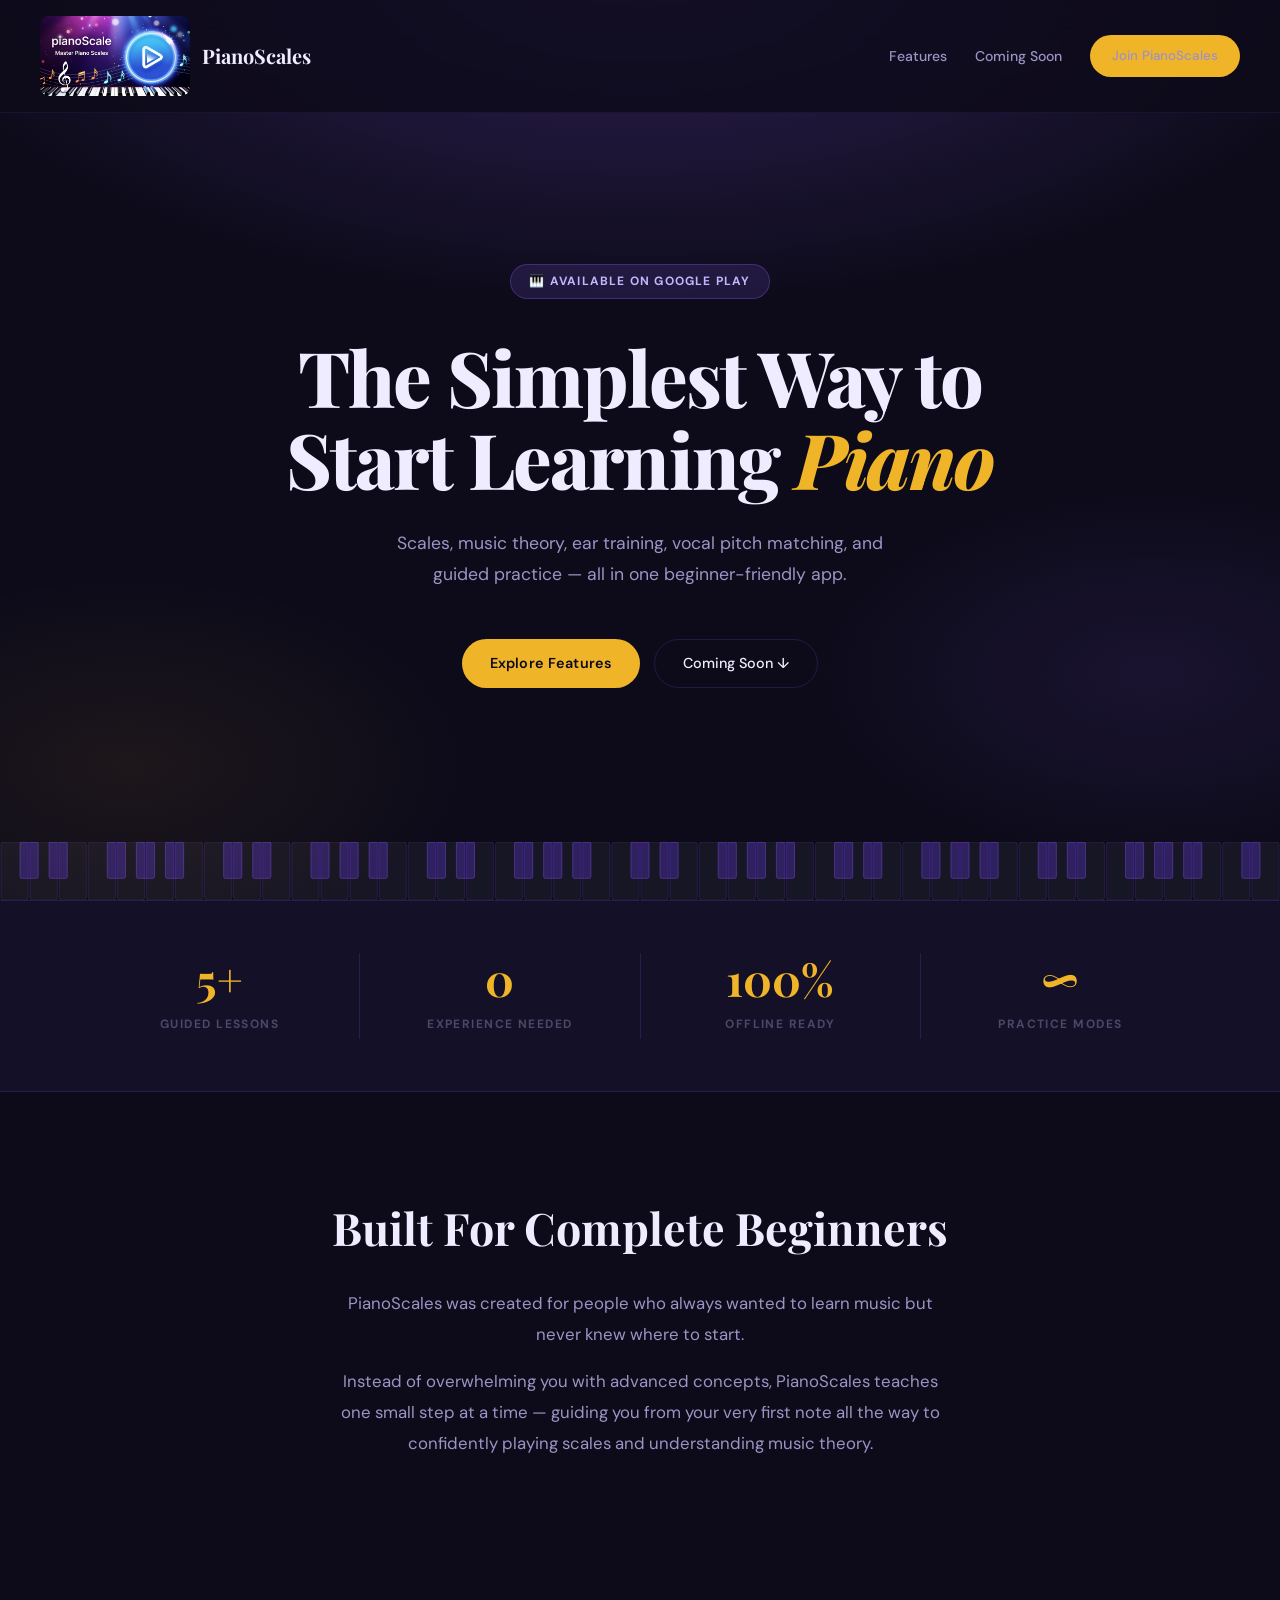
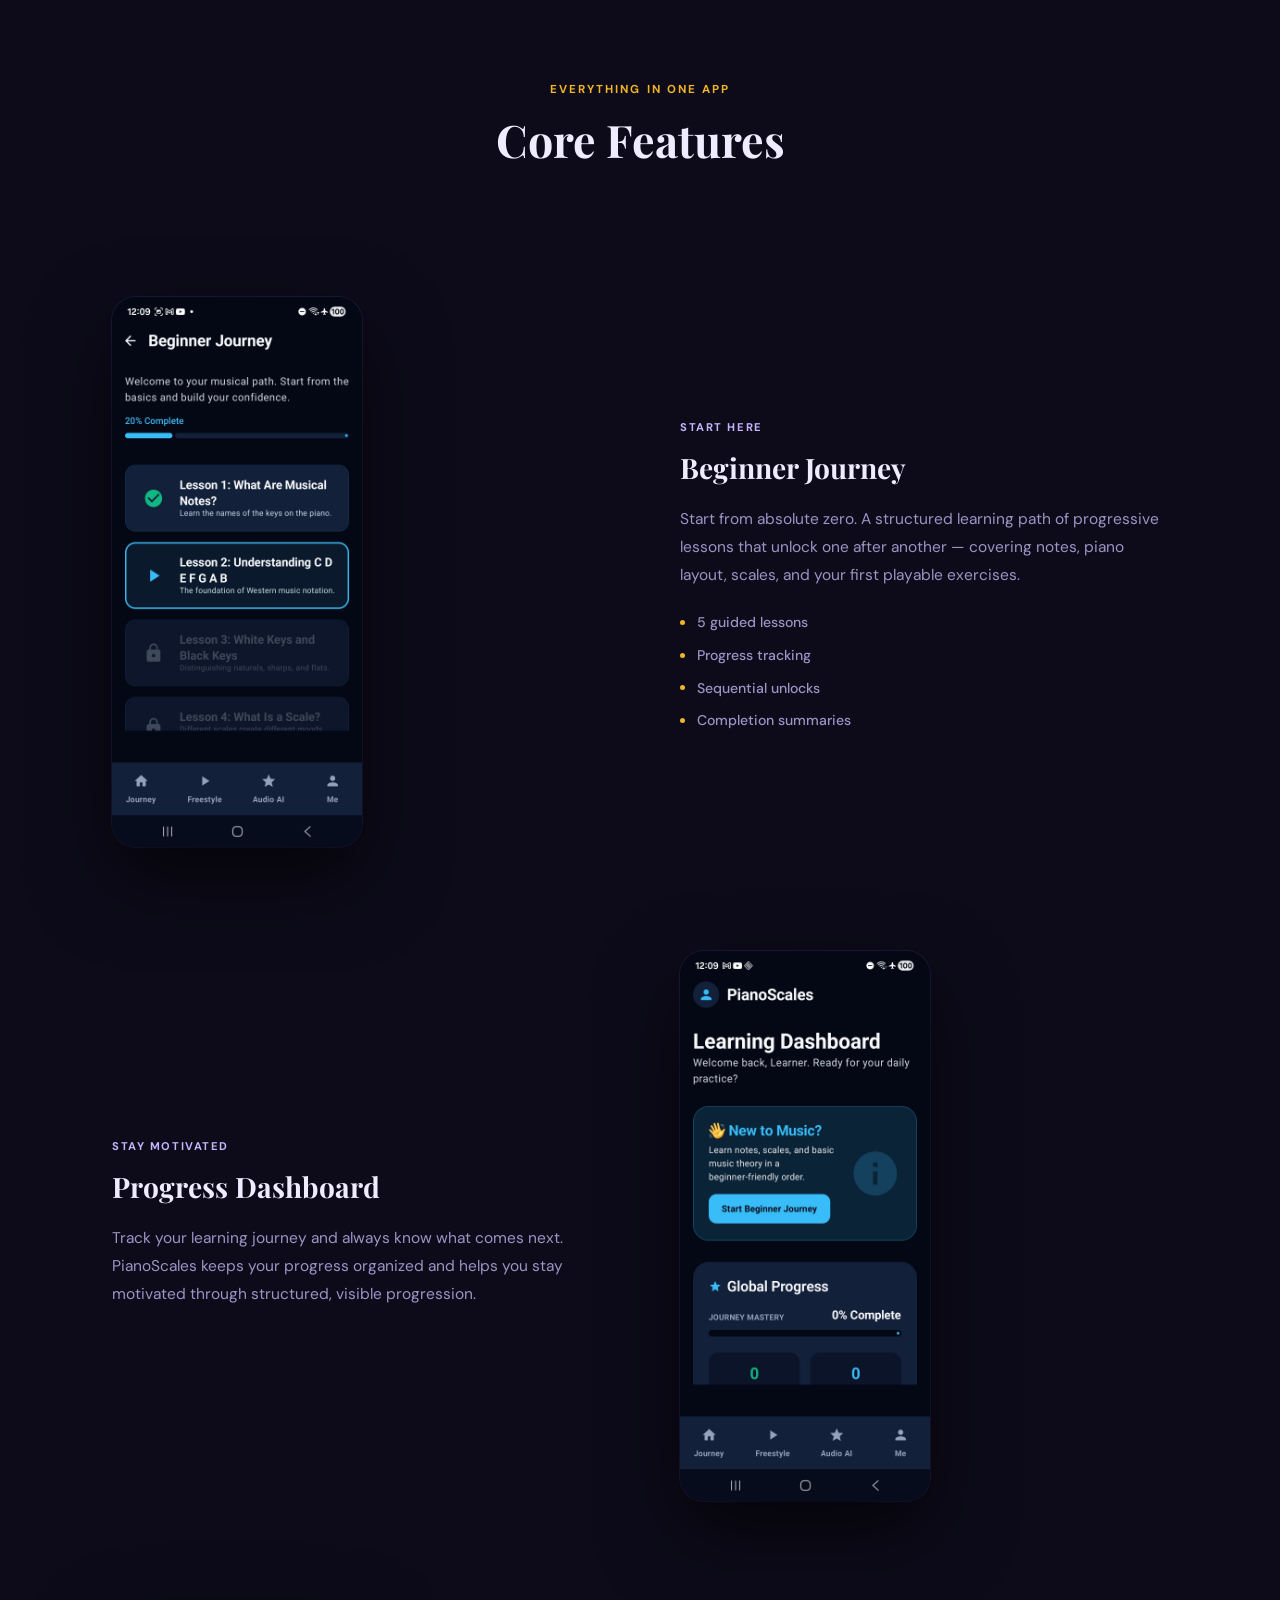
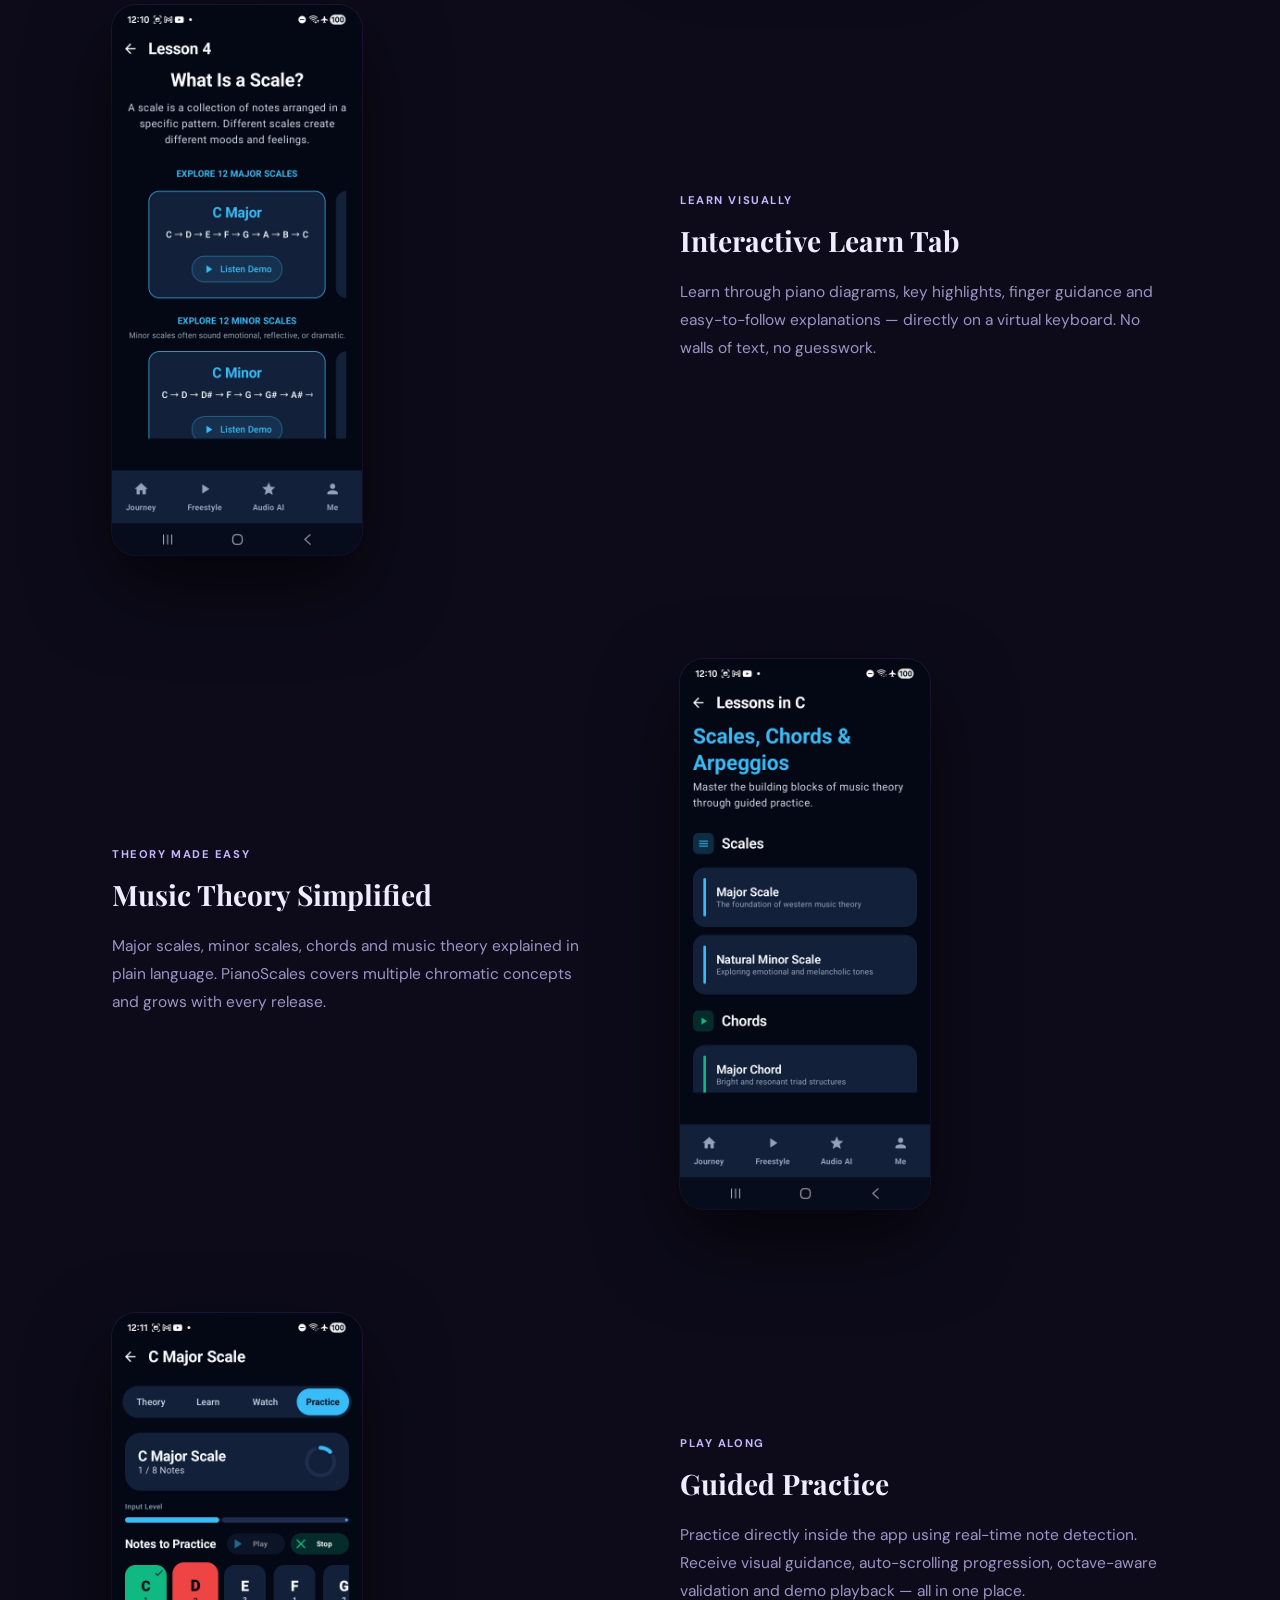
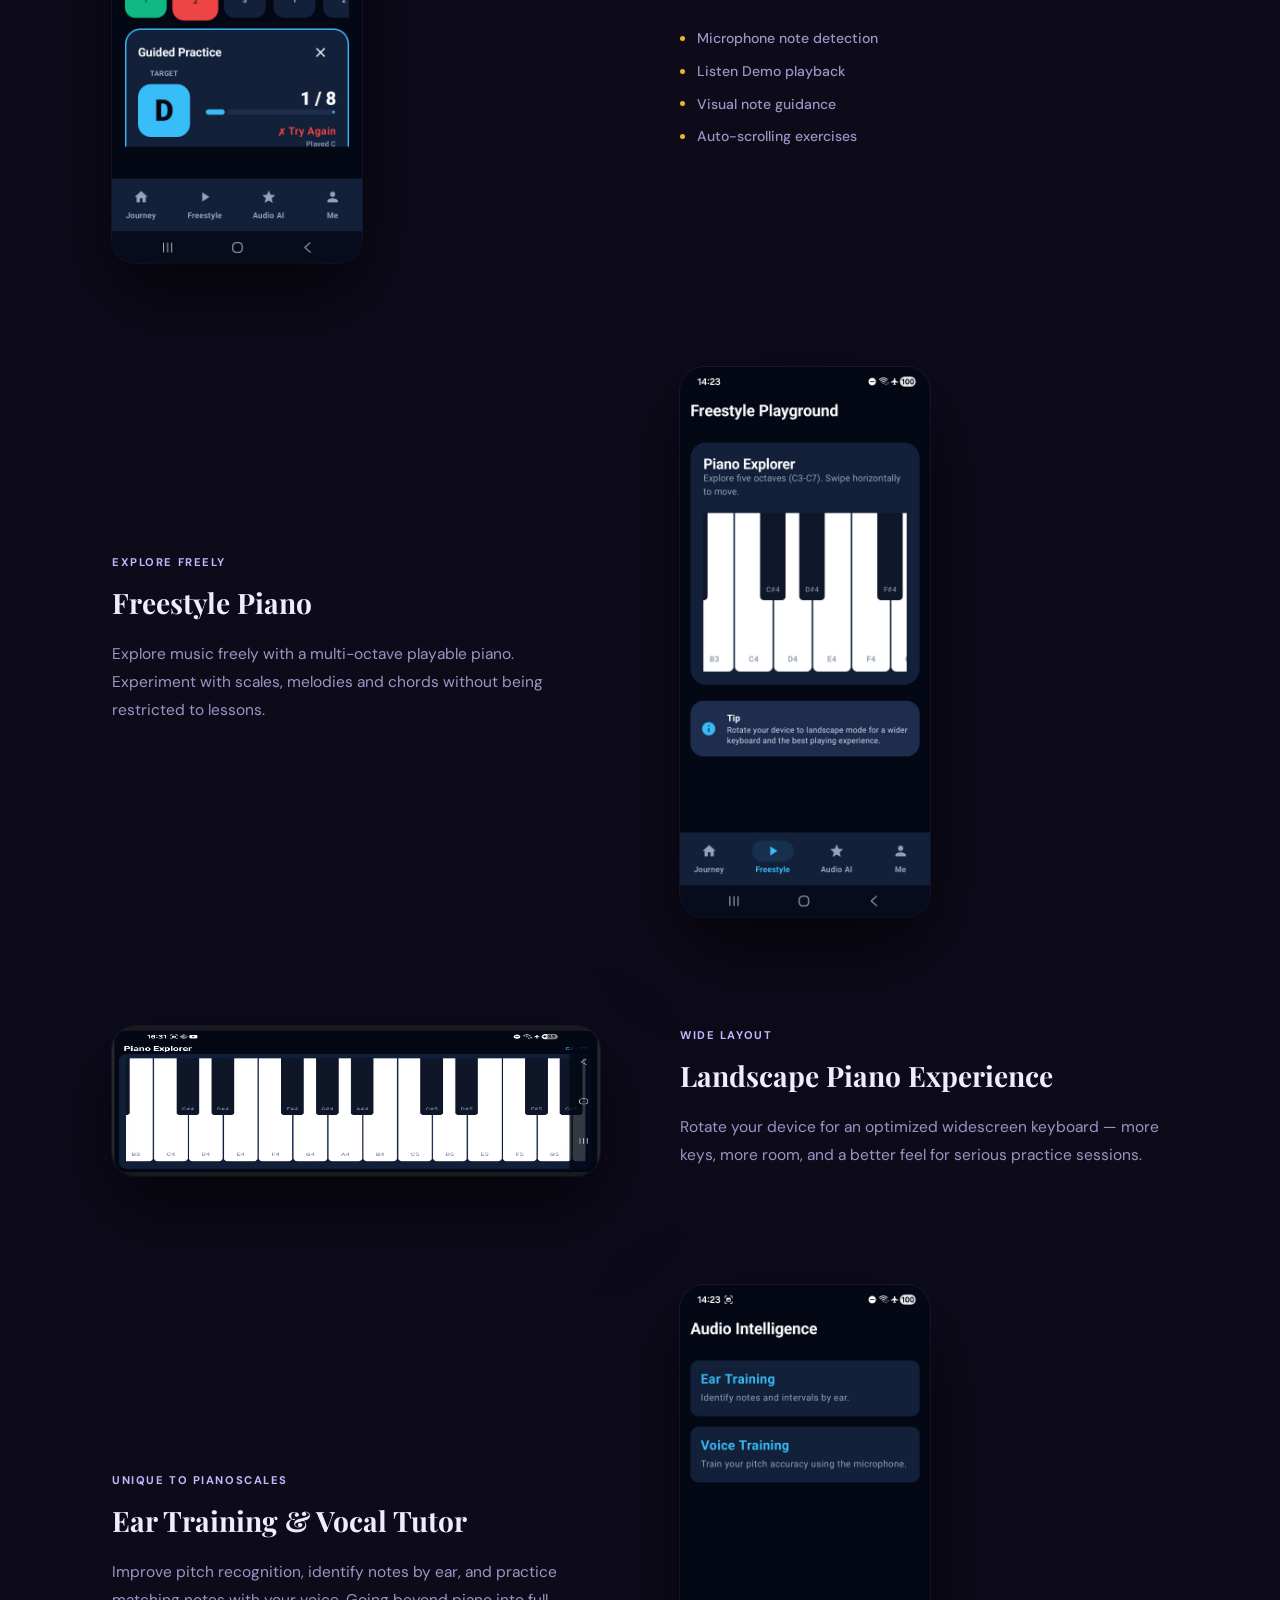
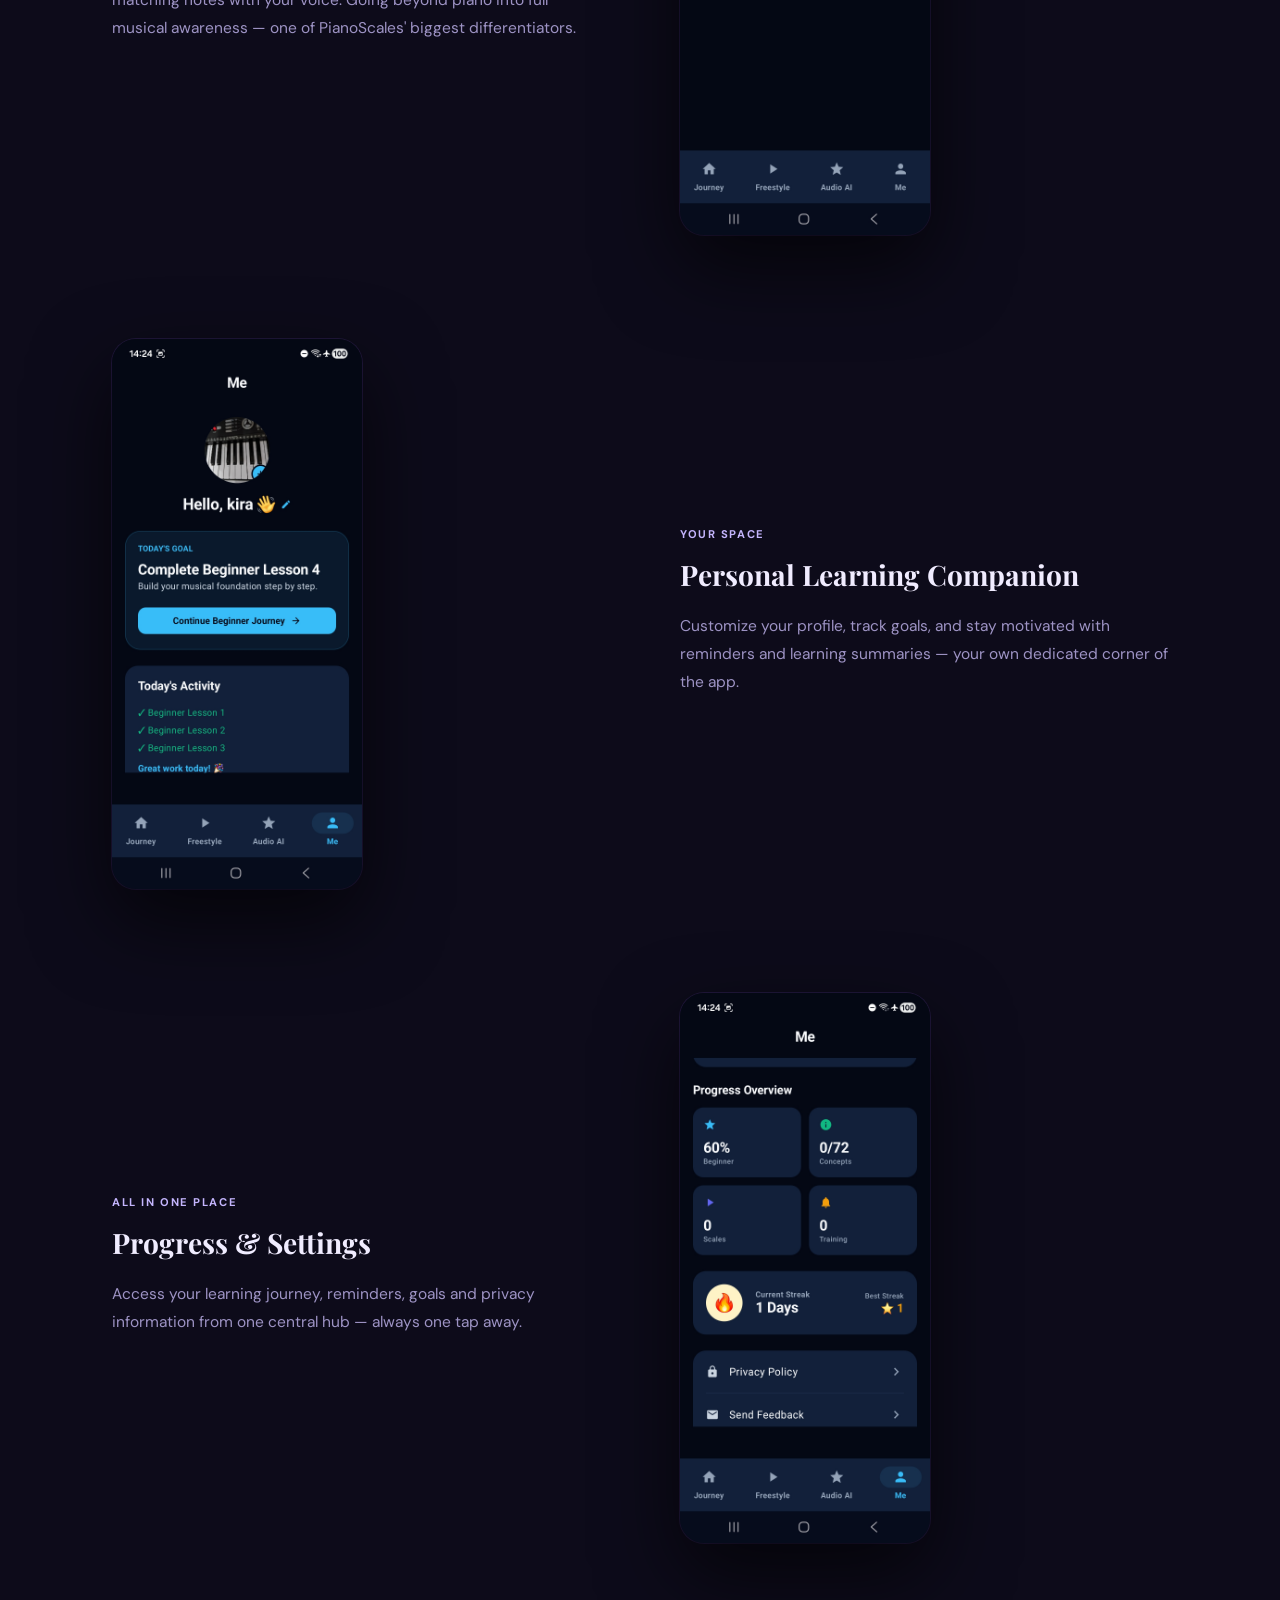
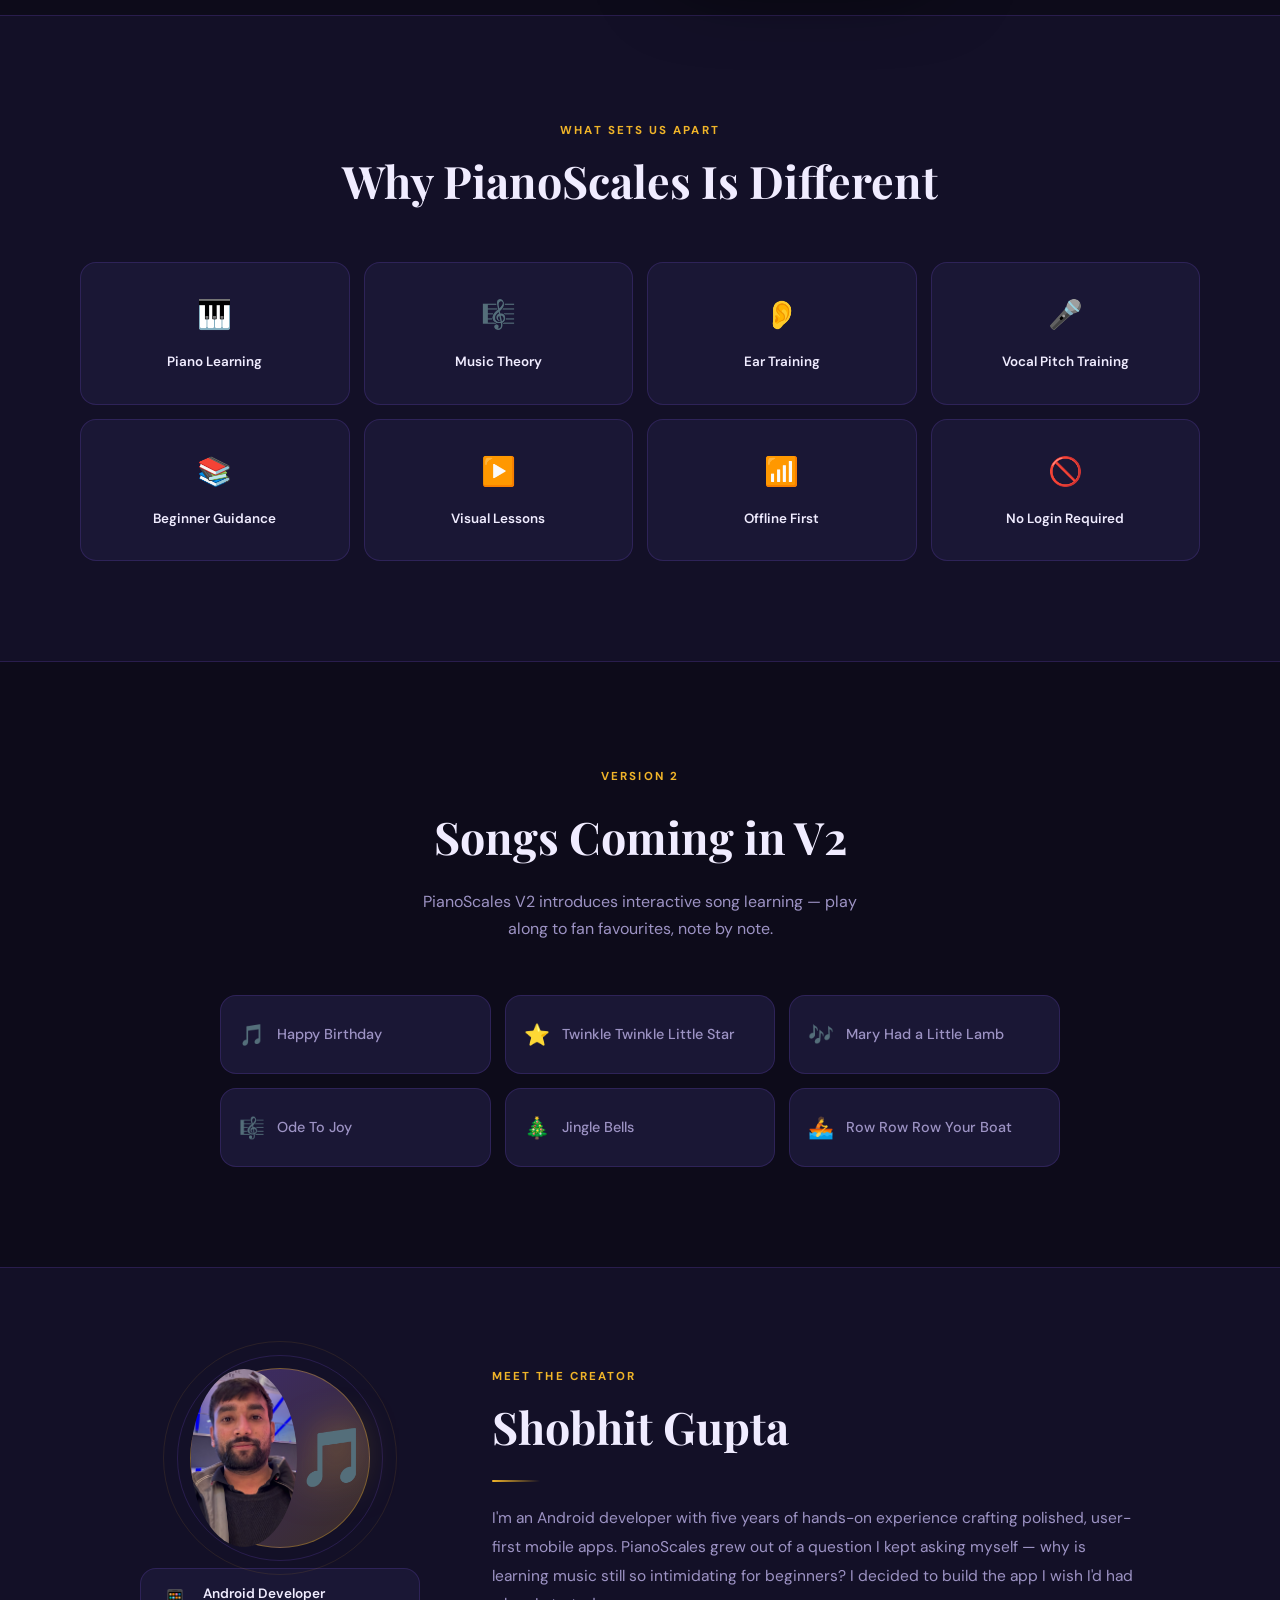
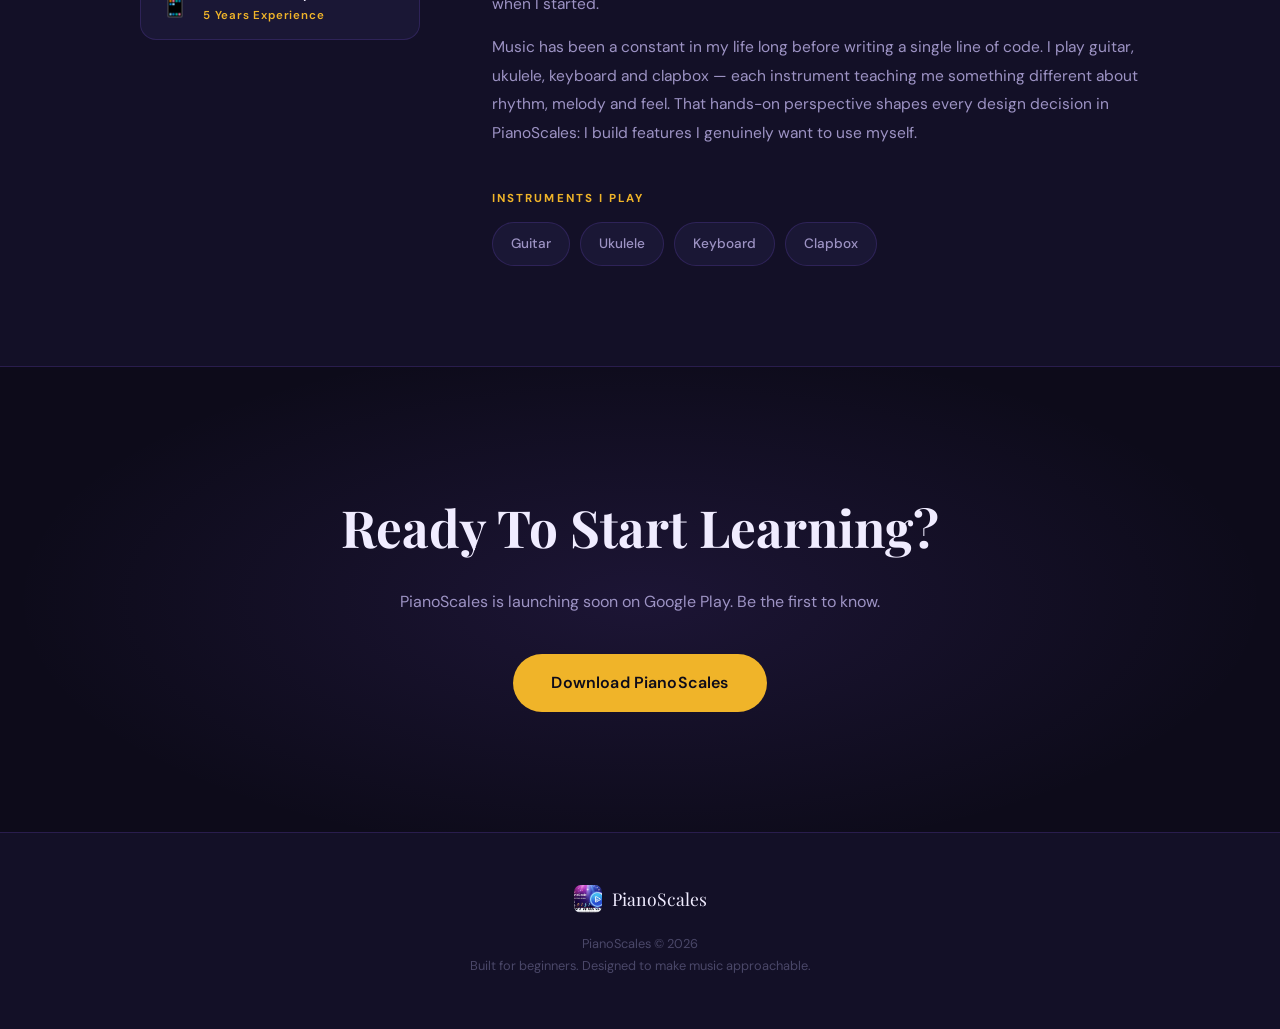
==== commit 7eddacfe: "play link added" ====
--- a/index.html
+++ b/index.html
@@ -24,7 +24,7 @@
   <div class="nav-links">
     <a href="#features">Features</a>
     <a href="#coming-soon">Coming Soon</a>
-    <a href="https://forms.gle/2tgiqXHESnQDXcBj9" class="btn-primary" style="padding:10px 22px;font-size:.83rem;">Join Launch</a>
+    <a href="https://play.google.com/store/apps/details?id=com.pianoscales.learnmusic&hl=en_IN" class="btn-primary" style="padding:10px 22px;font-size:.83rem;">Join PianoScales</a>
   </div>
 </nav>
 
@@ -34,7 +34,7 @@
   <div class="hero-glow" aria-hidden="true"></div>
 
   <div class="hero-content">
-    <div class="hero-badge">🎹 Launching Soon on Google Play</div>
+    <div class="hero-badge">🎹 Available on Google Play</div>
 
     <h1>The Simplest Way to<br>Start Learning <em>Piano</em></h1>
 
@@ -318,7 +318,7 @@
   <div class="container">
     <h2>Ready To Start Learning?</h2>
     <p>PianoScales is launching soon on Google Play. Be the first to know.</p>
-    <a href="https://forms.gle/2tgiqXHESnQDXcBj9" class="btn-primary">Join The Launch</a>
+    <a href="https://play.google.com/store/apps/details?id=com.pianoscales.learnmusic&hl=en_IN" class="btn-primary">Download PianoScales</a>
   </div>
 </section>
 
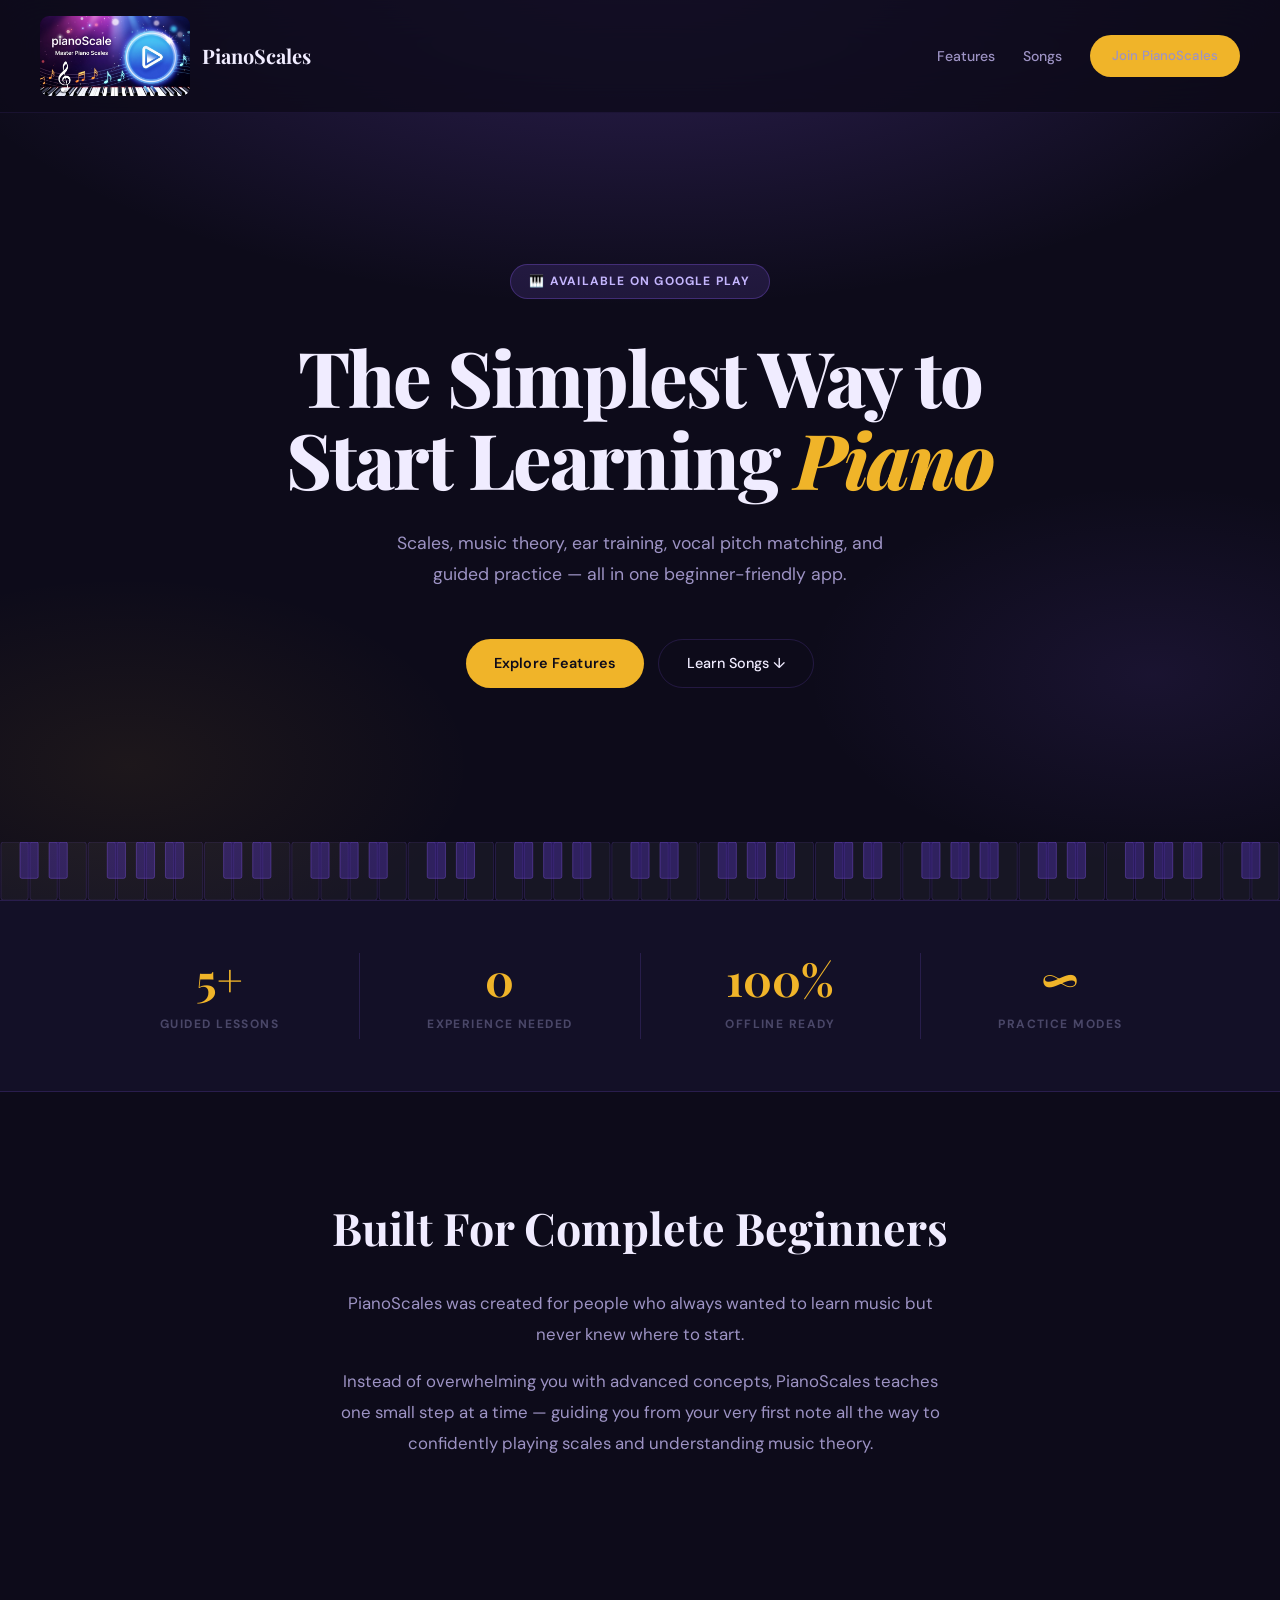
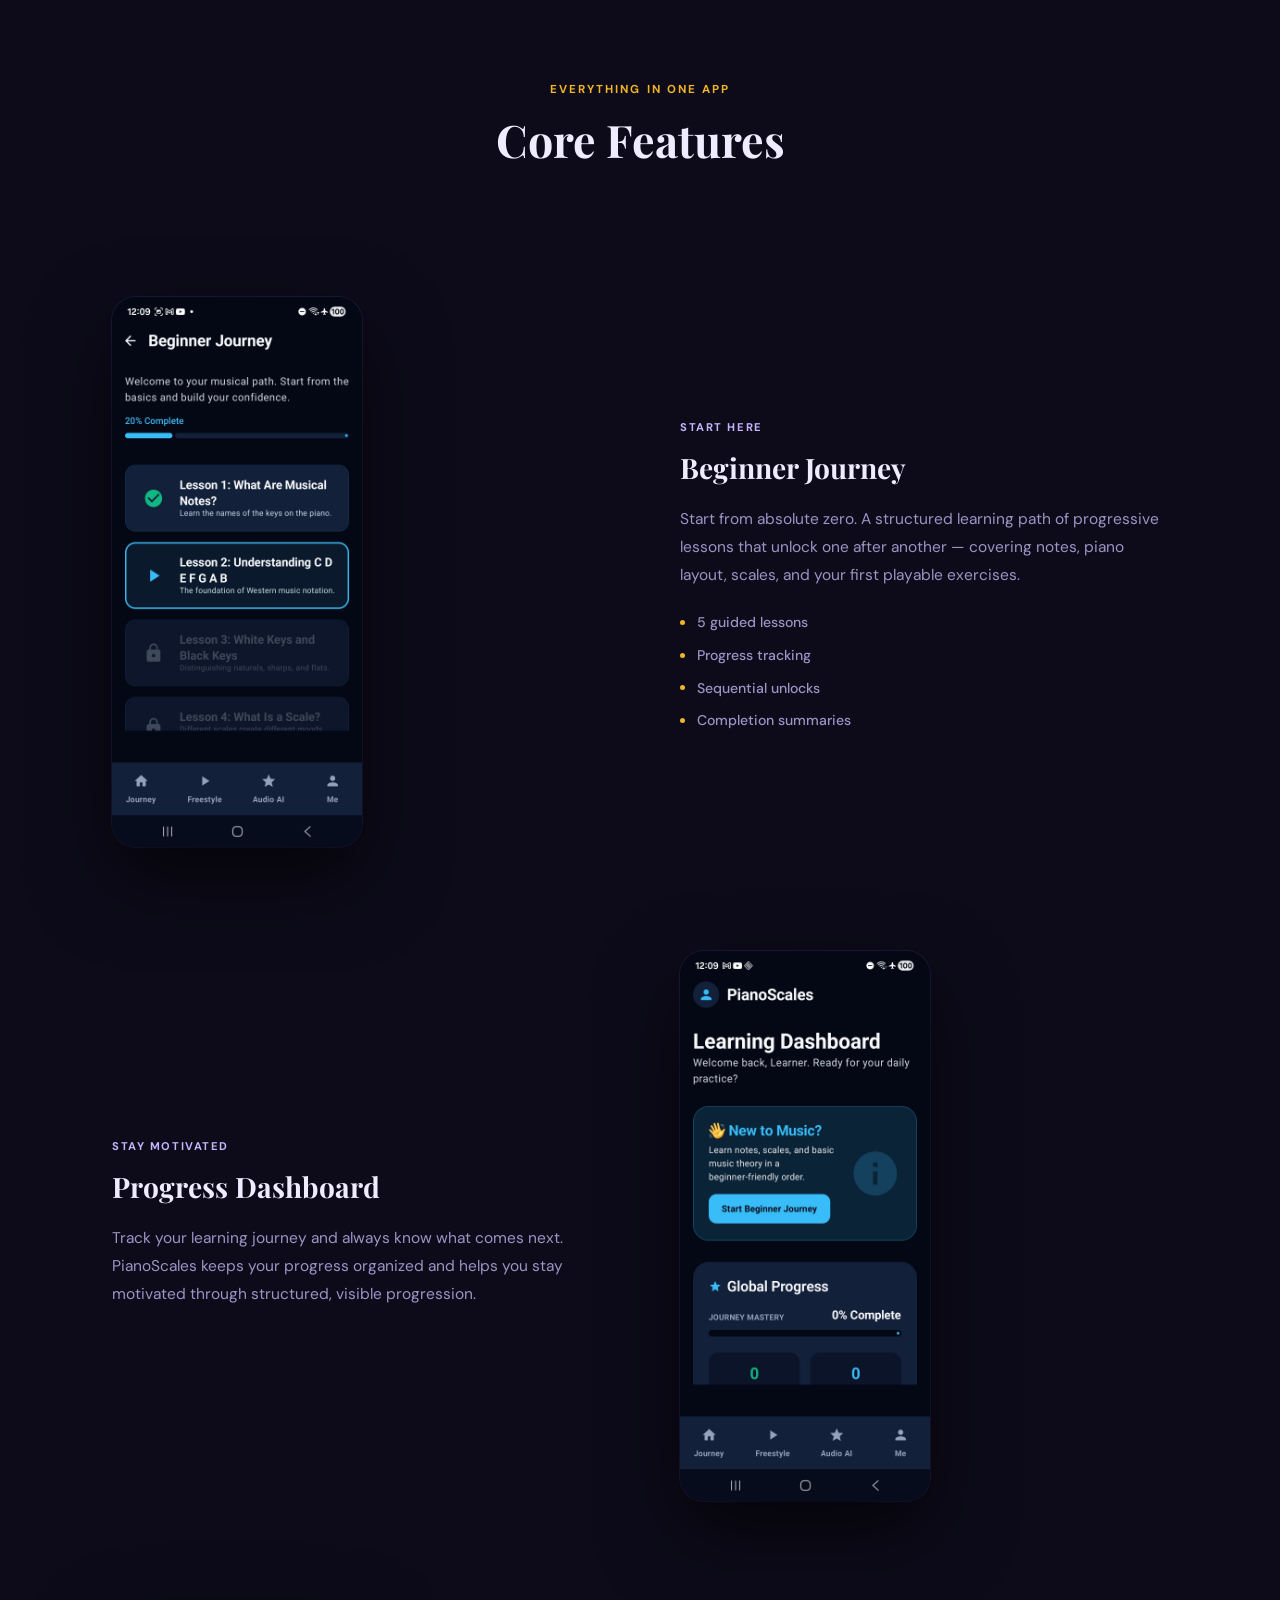
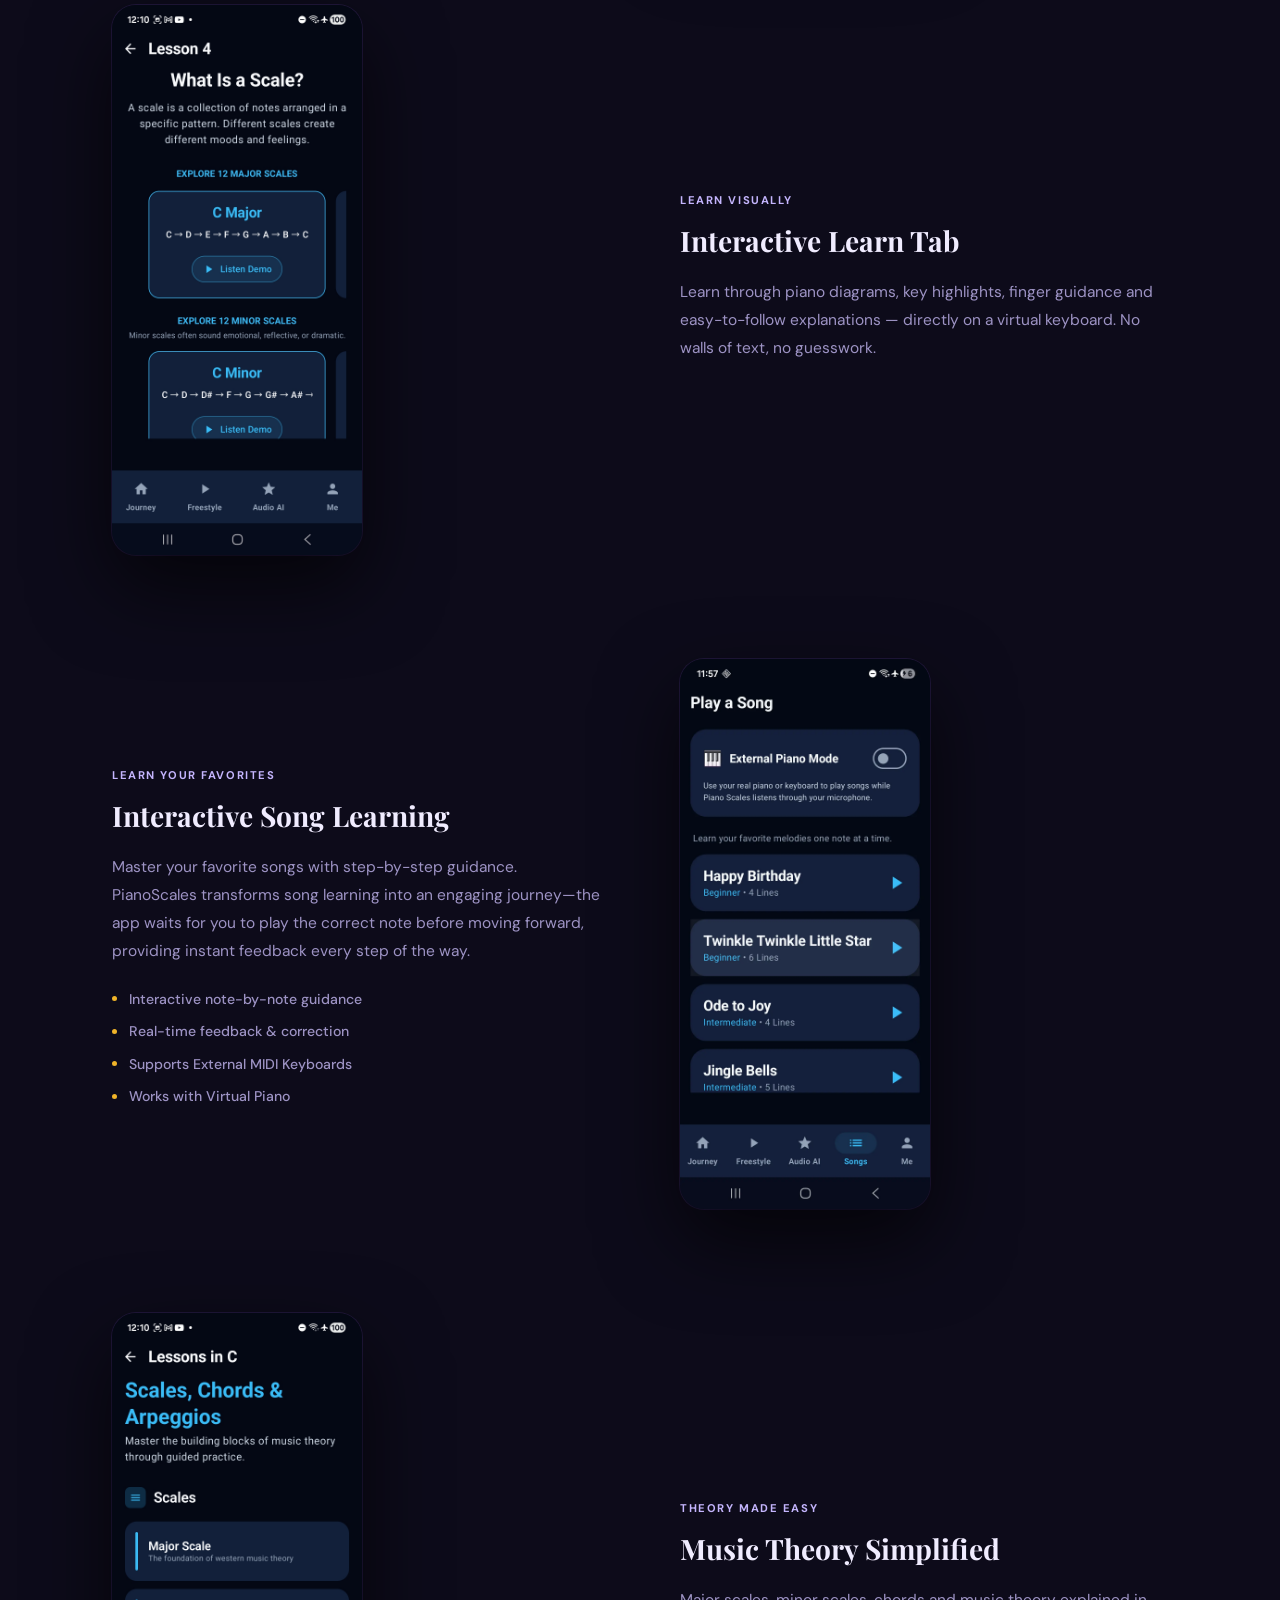
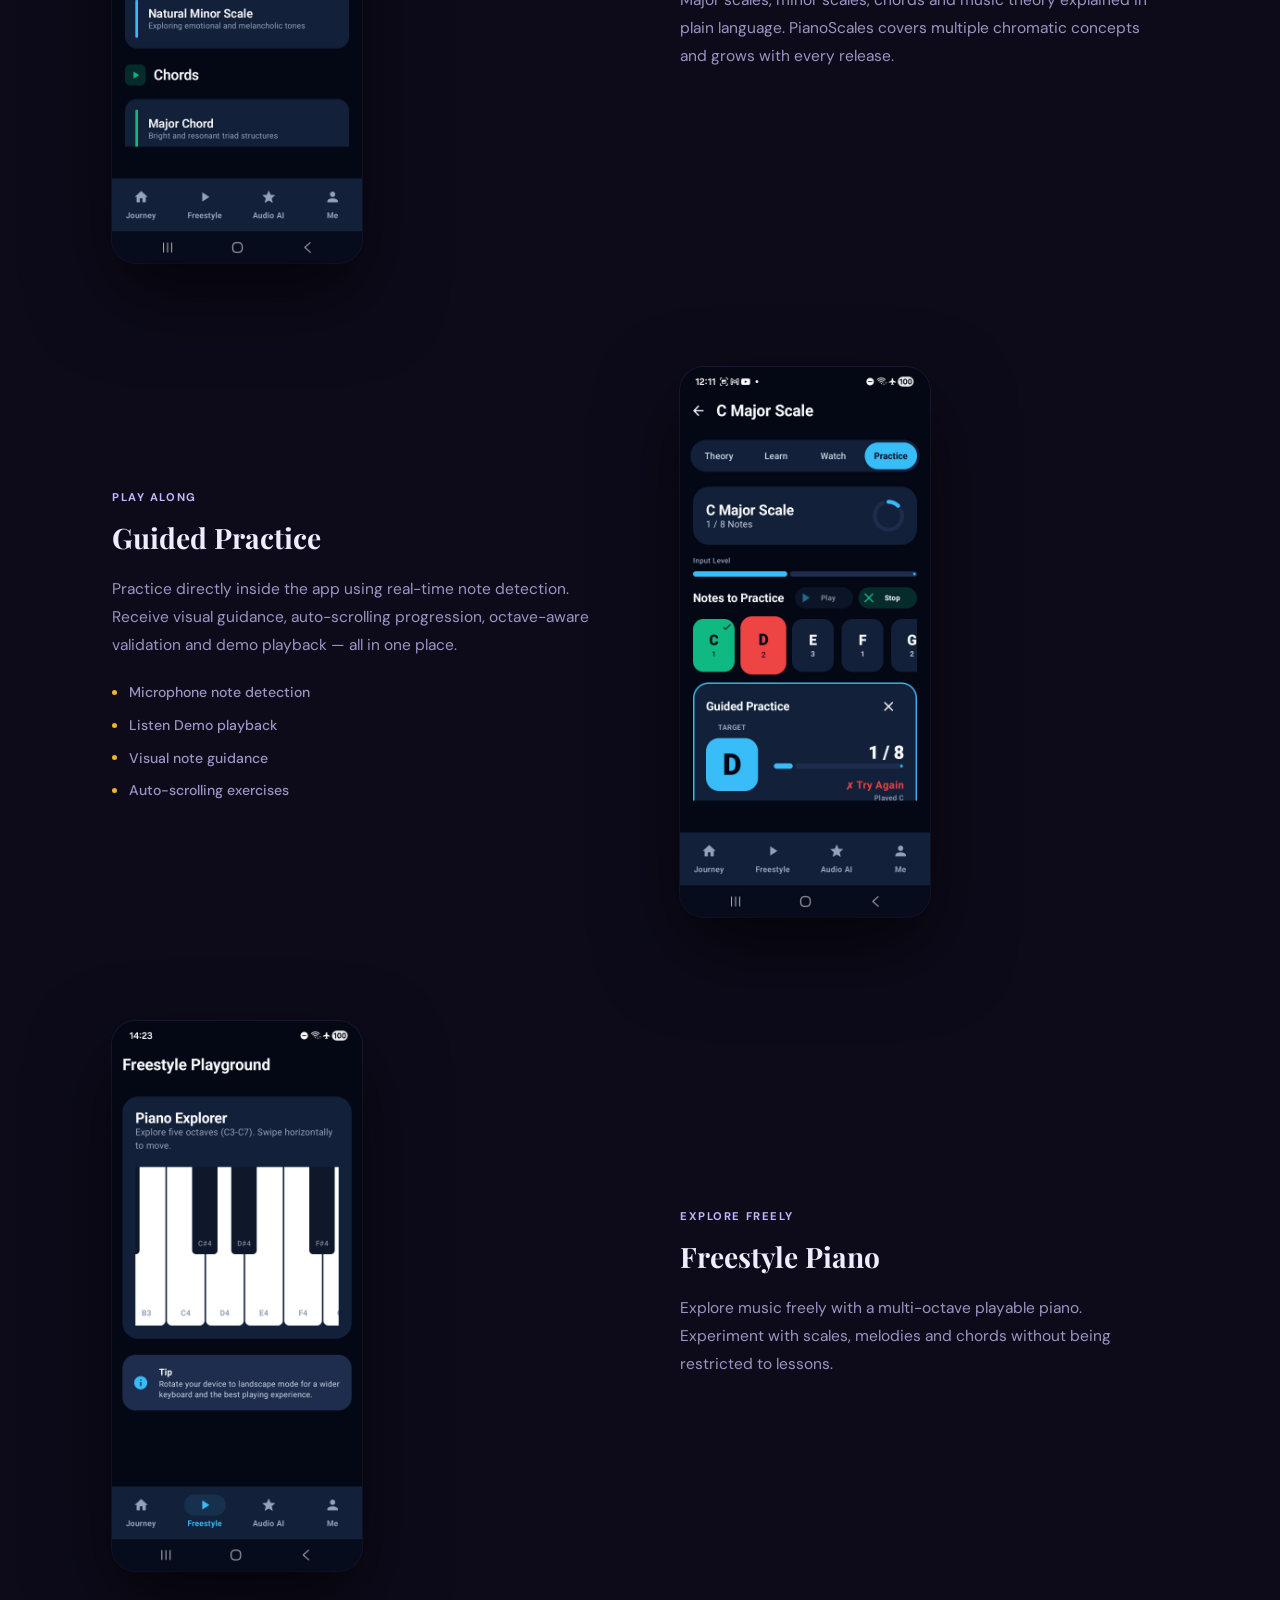
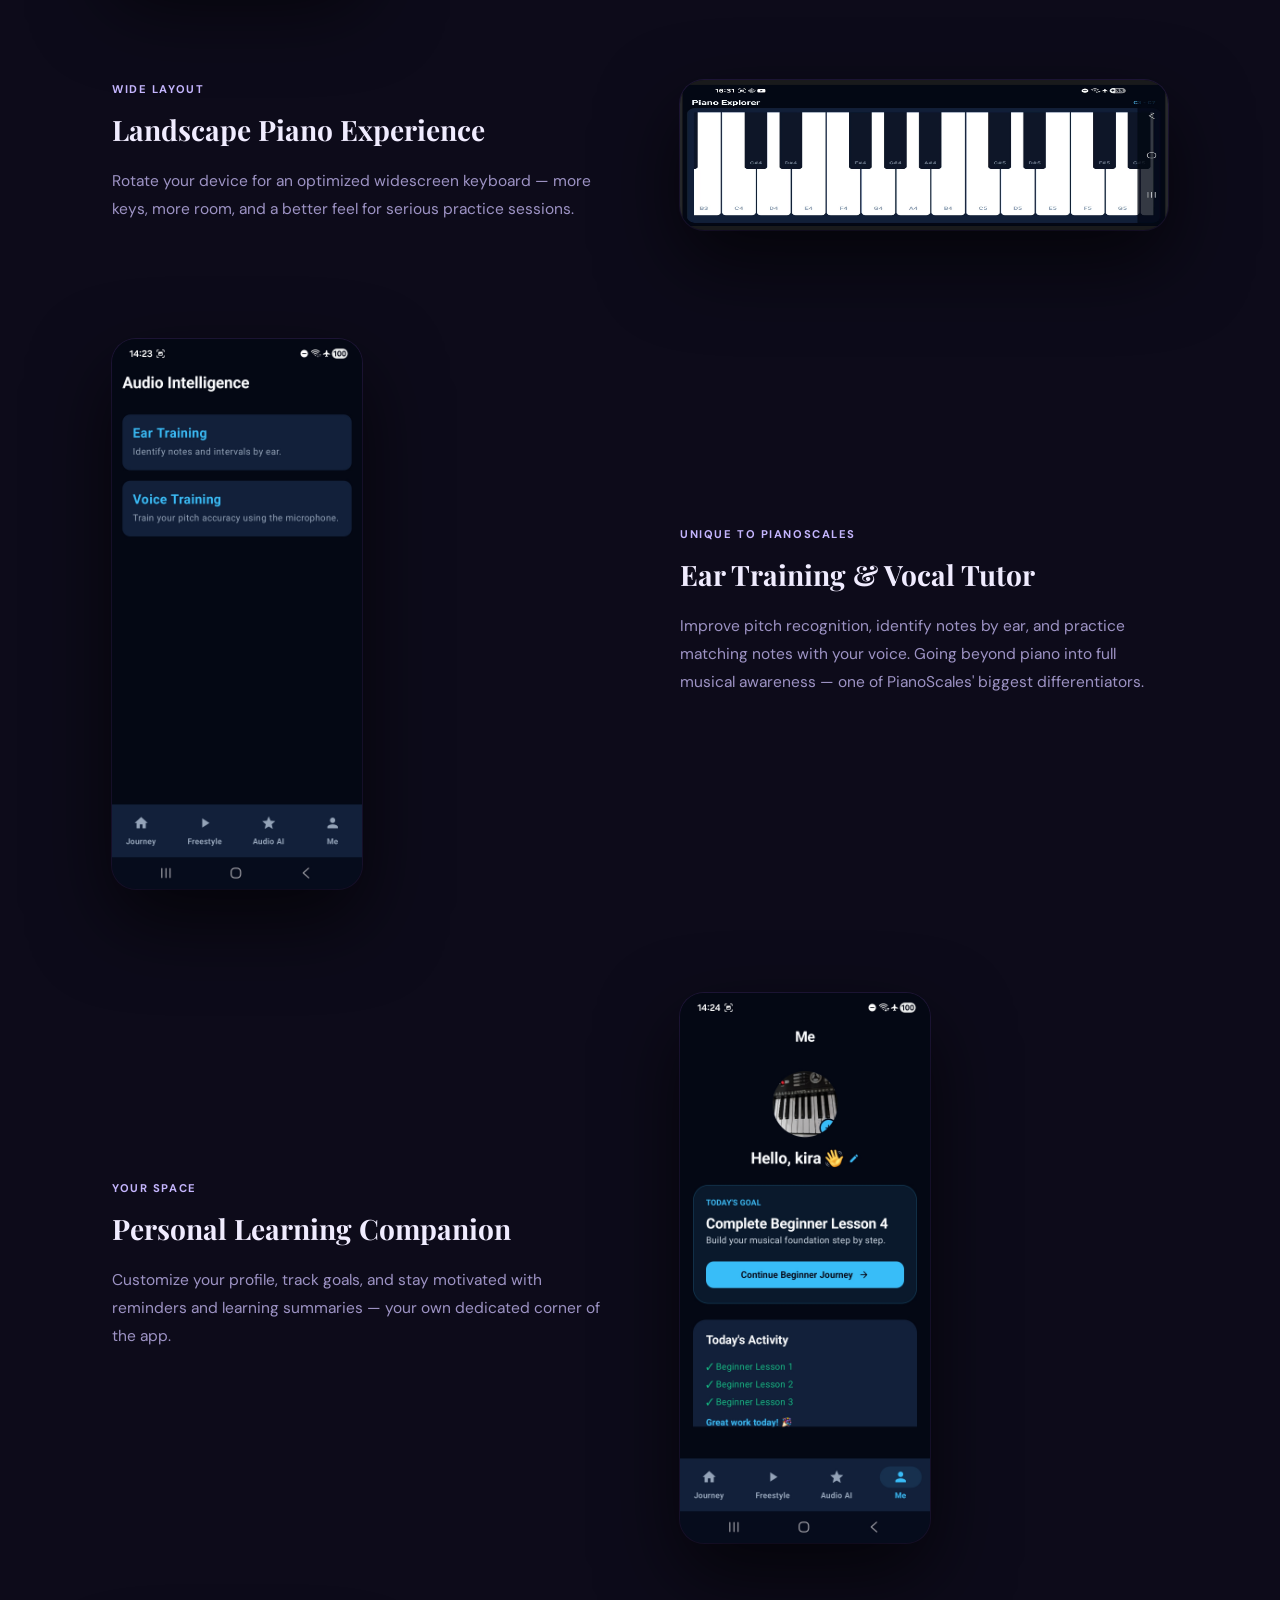
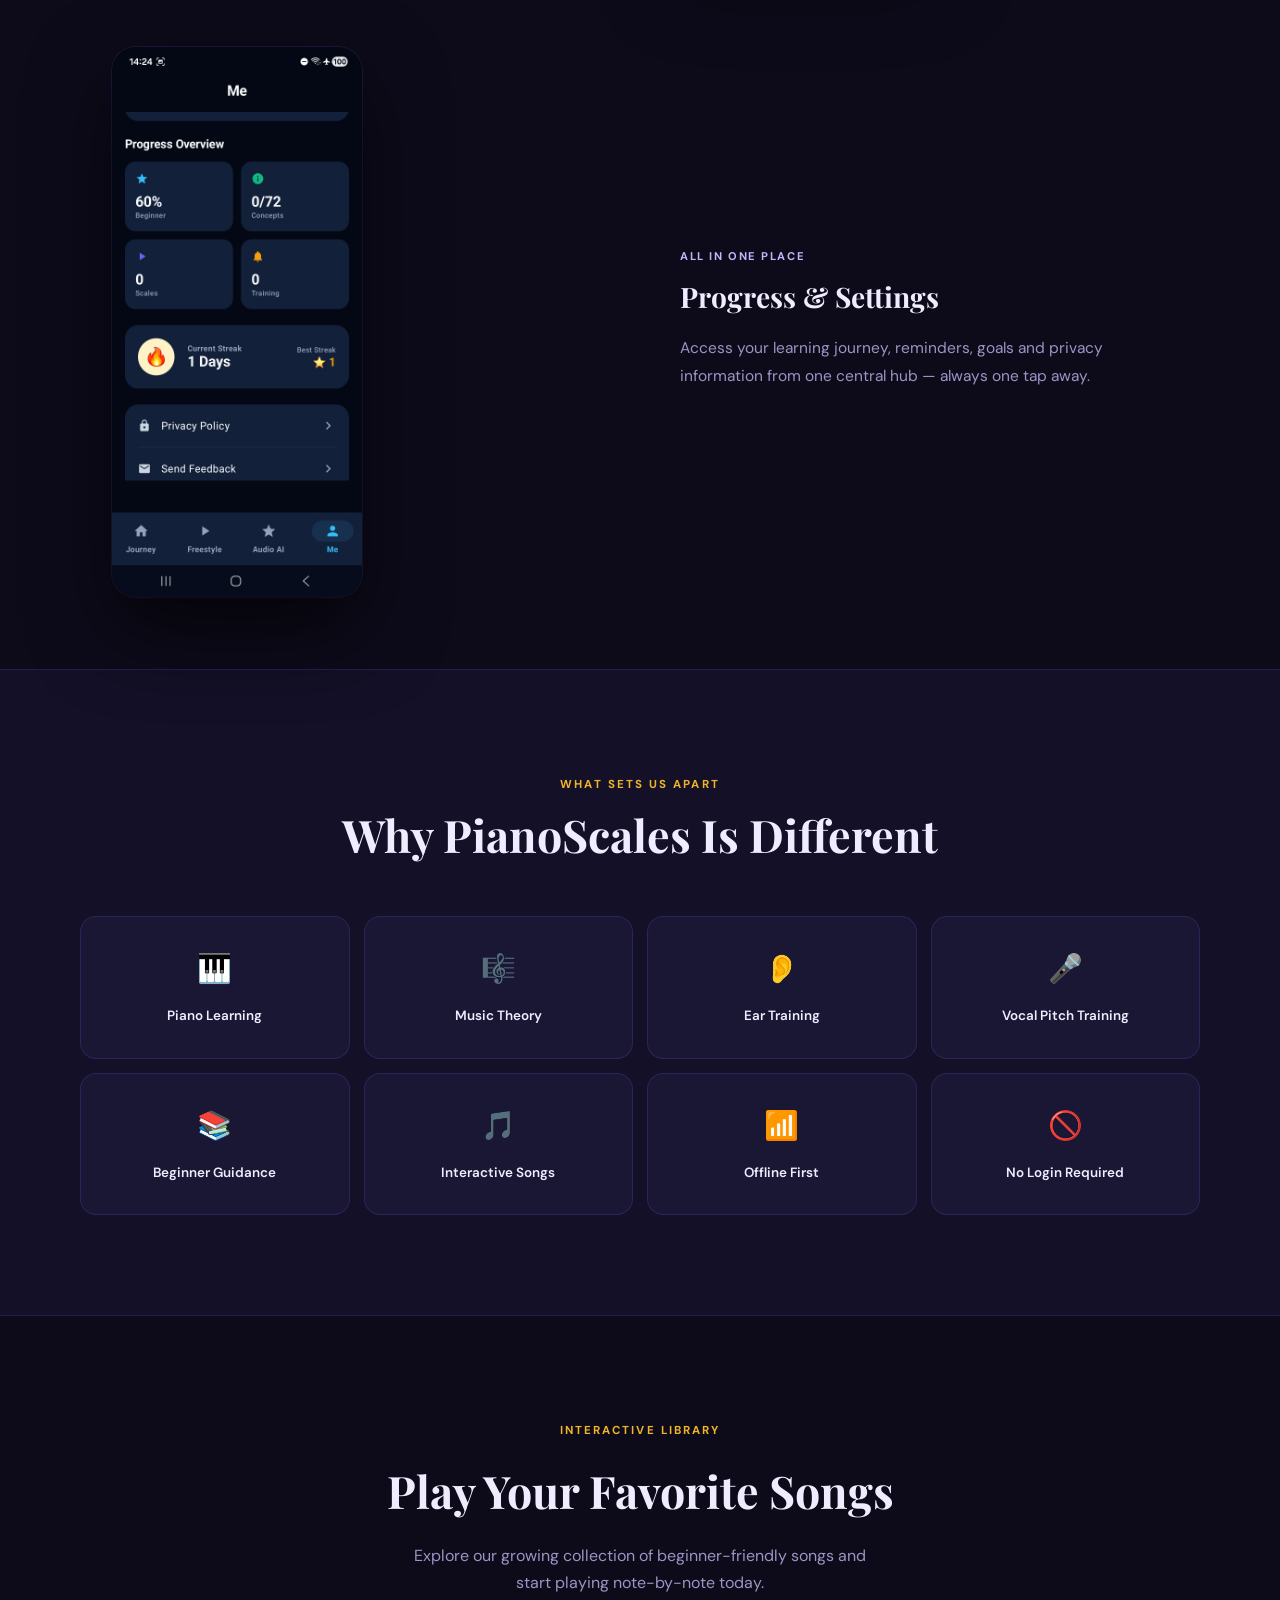
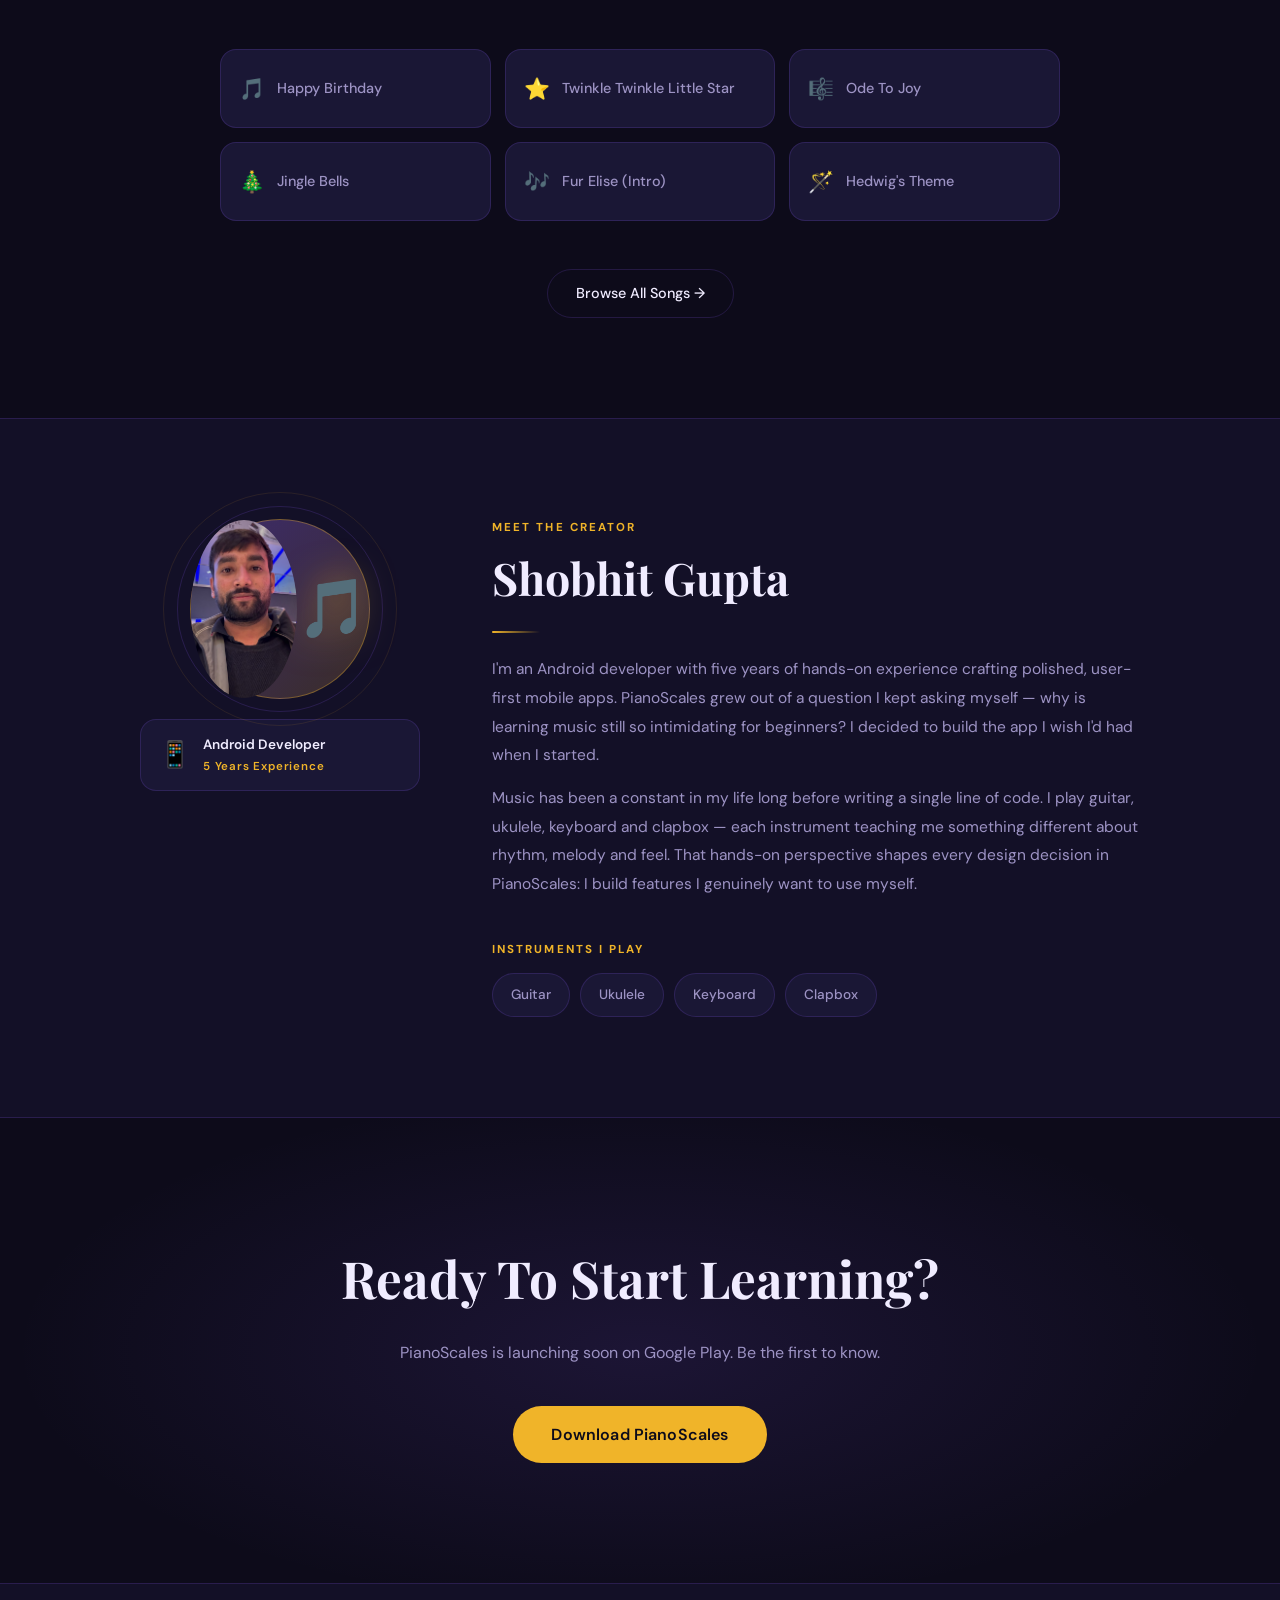
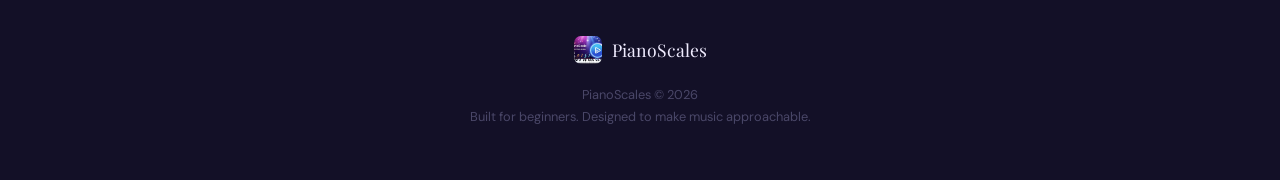
==== commit 66c73bc1: "songs feature added" ====
--- a/index.html
+++ b/index.html
@@ -23,7 +23,7 @@
   </div>
   <div class="nav-links">
     <a href="#features">Features</a>
-    <a href="#coming-soon">Coming Soon</a>
+    <a href="songs.html">Songs</a>
     <a href="https://play.google.com/store/apps/details?id=com.pianoscales.learnmusic&hl=en_IN" class="btn-primary" style="padding:10px 22px;font-size:.83rem;">Join PianoScales</a>
   </div>
 </nav>
@@ -45,7 +45,7 @@
 
     <div class="hero-btns">
       <a href="#features" class="btn-primary">Explore Features</a>
-      <a href="#coming-soon" class="btn-secondary">Coming Soon ↓</a>
+      <a href="songs.html" class="btn-secondary">Learn Songs ↓</a>
     </div>
   </div>
 
@@ -135,7 +135,24 @@
       </div>
     </div>
 
-    <div class="feature-row rev reveal">
+    <div class="feature-row rev reveal" id="songs">
+      <div class="feature-img">
+        <img src="assets/songs_screen.webp" alt="Interactive Song Learning">
+      </div>
+      <div class="feature-text">
+        <span class="feature-tag">Learn Your Favorites</span>
+        <h3>Interactive Song Learning</h3>
+        <p>Master your favorite songs with step-by-step guidance. PianoScales transforms song learning into an engaging journey—the app waits for you to play the correct note before moving forward, providing instant feedback every step of the way.</p>
+        <ul class="feature-list">
+          <li>Interactive note-by-note guidance</li>
+          <li>Real-time feedback & correction</li>
+          <li>Supports External MIDI Keyboards</li>
+          <li>Works with Virtual Piano</li>
+        </ul>
+      </div>
+    </div>
+
+    <div class="feature-row reveal">
       <div class="feature-img">
         <img src="assets/concept_screen.jpg" alt="Music Theory Screen">
       </div>
@@ -146,7 +163,7 @@
       </div>
     </div>
 
-    <div class="feature-row reveal">
+    <div class="feature-row rev reveal">
       <div class="feature-img">
         <img src="assets/practice_screen.jpg" alt="Guided Practice Screen">
       </div>
@@ -163,7 +180,7 @@
       </div>
     </div>
 
-    <div class="feature-row rev reveal">
+    <div class="feature-row reveal">
       <div class="feature-img">
         <img src="assets/freestyle_piano_vertical.jpg" alt="Freestyle Piano">
       </div>
@@ -174,7 +191,7 @@
       </div>
     </div>
 
-    <div class="feature-row reveal">
+    <div class="feature-row rev reveal">
       <div class="feature-img freestyle_piano_horizontal">
         <img src="assets/freestyle_piano_horizontal.png" alt="Landscape Piano Mode">
       </div>
@@ -185,7 +202,7 @@
       </div>
     </div>
 
-    <div class="feature-row rev reveal">
+    <div class="feature-row reveal">
       <div class="feature-img">
         <img src="assets/advance_vocal_improvment_screen.jpg" alt="Ear Training and Vocal Tutor">
       </div>
@@ -196,7 +213,7 @@
       </div>
     </div>
 
-    <div class="feature-row reveal">
+    <div class="feature-row rev reveal">
       <div class="feature-img">
         <img src="assets/me_tab.jpg" alt="Personal Learning Companion">
       </div>
@@ -207,7 +224,7 @@
       </div>
     </div>
 
-    <div class="feature-row rev reveal">
+    <div class="feature-row reveal">
       <div class="feature-img">
         <img src="assets/me_tab_showing_more_items.jpg" alt="Progress and Settings Screen">
       </div>
@@ -234,25 +251,28 @@
     <div class="diff-card"><span class="diff-icon">👂</span><span class="diff-label">Ear Training</span></div>
     <div class="diff-card"><span class="diff-icon">🎤</span><span class="diff-label">Vocal Pitch Training</span></div>
     <div class="diff-card"><span class="diff-icon">📚</span><span class="diff-label">Beginner Guidance</span></div>
-    <div class="diff-card"><span class="diff-icon">▶️</span><span class="diff-label">Visual Lessons</span></div>
+    <div class="diff-card"><span class="diff-icon">🎵</span><span class="diff-label">Interactive Songs</span></div>
     <div class="diff-card"><span class="diff-icon">📶</span><span class="diff-label">Offline First</span></div>
     <div class="diff-card"><span class="diff-icon">🚫</span><span class="diff-label">No Login Required</span></div>
   </div>
 </section>
 
 
-<!-- ======== COMING SOON ======== -->
-<section id="coming-soon" class="coming-wrap">
-  <span class="eyebrow">Version 2</span>
-  <h2>Songs Coming in V2</h2>
-  <p class="coming-sub">PianoScales V2 introduces interactive song learning — play along to fan favourites, note by note.</p>
+<!-- ======== SONG LIBRARY ======== -->
+<section id="song-library" class="coming-wrap">
+  <span class="eyebrow">Interactive Library</span>
+  <h2>Play Your Favorite Songs</h2>
+  <p class="coming-sub">Explore our growing collection of beginner-friendly songs and start playing note-by-note today.</p>
   <div class="songs-grid">
-    <div class="song-card"><span class="song-icon">🎵</span> Happy Birthday</div>
-    <div class="song-card"><span class="song-icon">⭐</span> Twinkle Twinkle Little Star</div>
-    <div class="song-card"><span class="song-icon">🎶</span> Mary Had a Little Lamb</div>
-    <div class="song-card"><span class="song-icon">🎼</span> Ode To Joy</div>
-    <div class="song-card"><span class="song-icon">🎄</span> Jingle Bells</div>
-    <div class="song-card"><span class="song-icon">🚣</span> Row Row Row Your Boat</div>
+    <a href="song.html?id=happy_birthday" class="song-card"><span class="song-icon">🎵</span> Happy Birthday</a>
+    <a href="song.html?id=twinkle_twinkle" class="song-card"><span class="song-icon">⭐</span> Twinkle Twinkle Little Star</a>
+    <a href="song.html?id=ode_to_joy" class="song-card"><span class="song-icon">🎼</span> Ode To Joy</a>
+    <a href="song.html?id=jingle_bells" class="song-card"><span class="song-icon">🎄</span> Jingle Bells</a>
+    <a href="song.html?id=fur_elise_intro" class="song-card"><span class="song-icon">🎶</span> Fur Elise (Intro)</a>
+    <a href="song.html?id=hedwigs_theme" class="song-card"><span class="song-icon">🪄</span> Hedwig's Theme</a>
+  </div>
+  <div style="margin-top: 48px;">
+    <a href="songs.html" class="btn-secondary">Browse All Songs →</a>
   </div>
 </section>
 
@@ -334,56 +354,6 @@
 </footer>
 
 
-<script>
-  /* ─── Piano key SVG divider ─── */
-  (function () {
-    const host = document.getElementById('pianoKeys');
-    if (!host) return;
-
-    const W      = Math.max(window.innerWidth, 320);
-    const WH     = 64;   // white key height
-    const WW     = 32;   // white key width
-    const BH     = 40;   // black key height
-    const BW     = 20;   // black key width
-    const count  = Math.ceil(W / WW) + 4;
-    // Black key positions within each 7-key octave (after which white key index)
-    const bPos   = [0, 1, 3, 4, 5];
-
-    let svg = `<svg viewBox="0 0 ${count * WW} ${WH}" preserveAspectRatio="xMidYMax slice" xmlns="http://www.w3.org/2000/svg">`;
-
-    // White keys
-    for (let i = 0; i < count; i++) {
-      svg += `<rect x="${i * WW + 1}" y="0" width="${WW - 2}" height="${WH}"
-        rx="3" fill="rgba(240,236,255,0.045)" stroke="rgba(139,92,246,0.2)" stroke-width="1"/>`;
-    }
-    // Black keys
-    const octaves = Math.ceil(count / 7) + 1;
-    for (let o = 0; o < octaves; o++) {
-      for (const b of bPos) {
-        const wi = o * 7 + b;
-        if (wi >= count - 1) continue;
-        const bx = (wi + 1) * WW - BW / 2;
-        svg += `<rect x="${bx}" y="0" width="${BW}" height="${BH}"
-          rx="2" fill="rgba(100,60,220,0.32)" stroke="rgba(139,92,246,0.4)" stroke-width="1"/>`;
-      }
-    }
-    svg += '</svg>';
-    host.innerHTML = svg;
-  })();
-
-  /* ─── Scroll reveal ─── */
-  (function () {
-    const els = document.querySelectorAll('.reveal');
-    if (!els.length) return;
-    const io = new IntersectionObserver(
-      entries => entries.forEach(e => {
-        if (e.isIntersecting) { e.target.classList.add('visible'); io.unobserve(e.target); }
-      }),
-      { threshold: 0.1, rootMargin: '0px 0px -50px 0px' }
-    );
-    els.forEach(el => io.observe(el));
-  })();
-</script>
-
+<script src="js/common.js"></script>
 </body>
 </html>
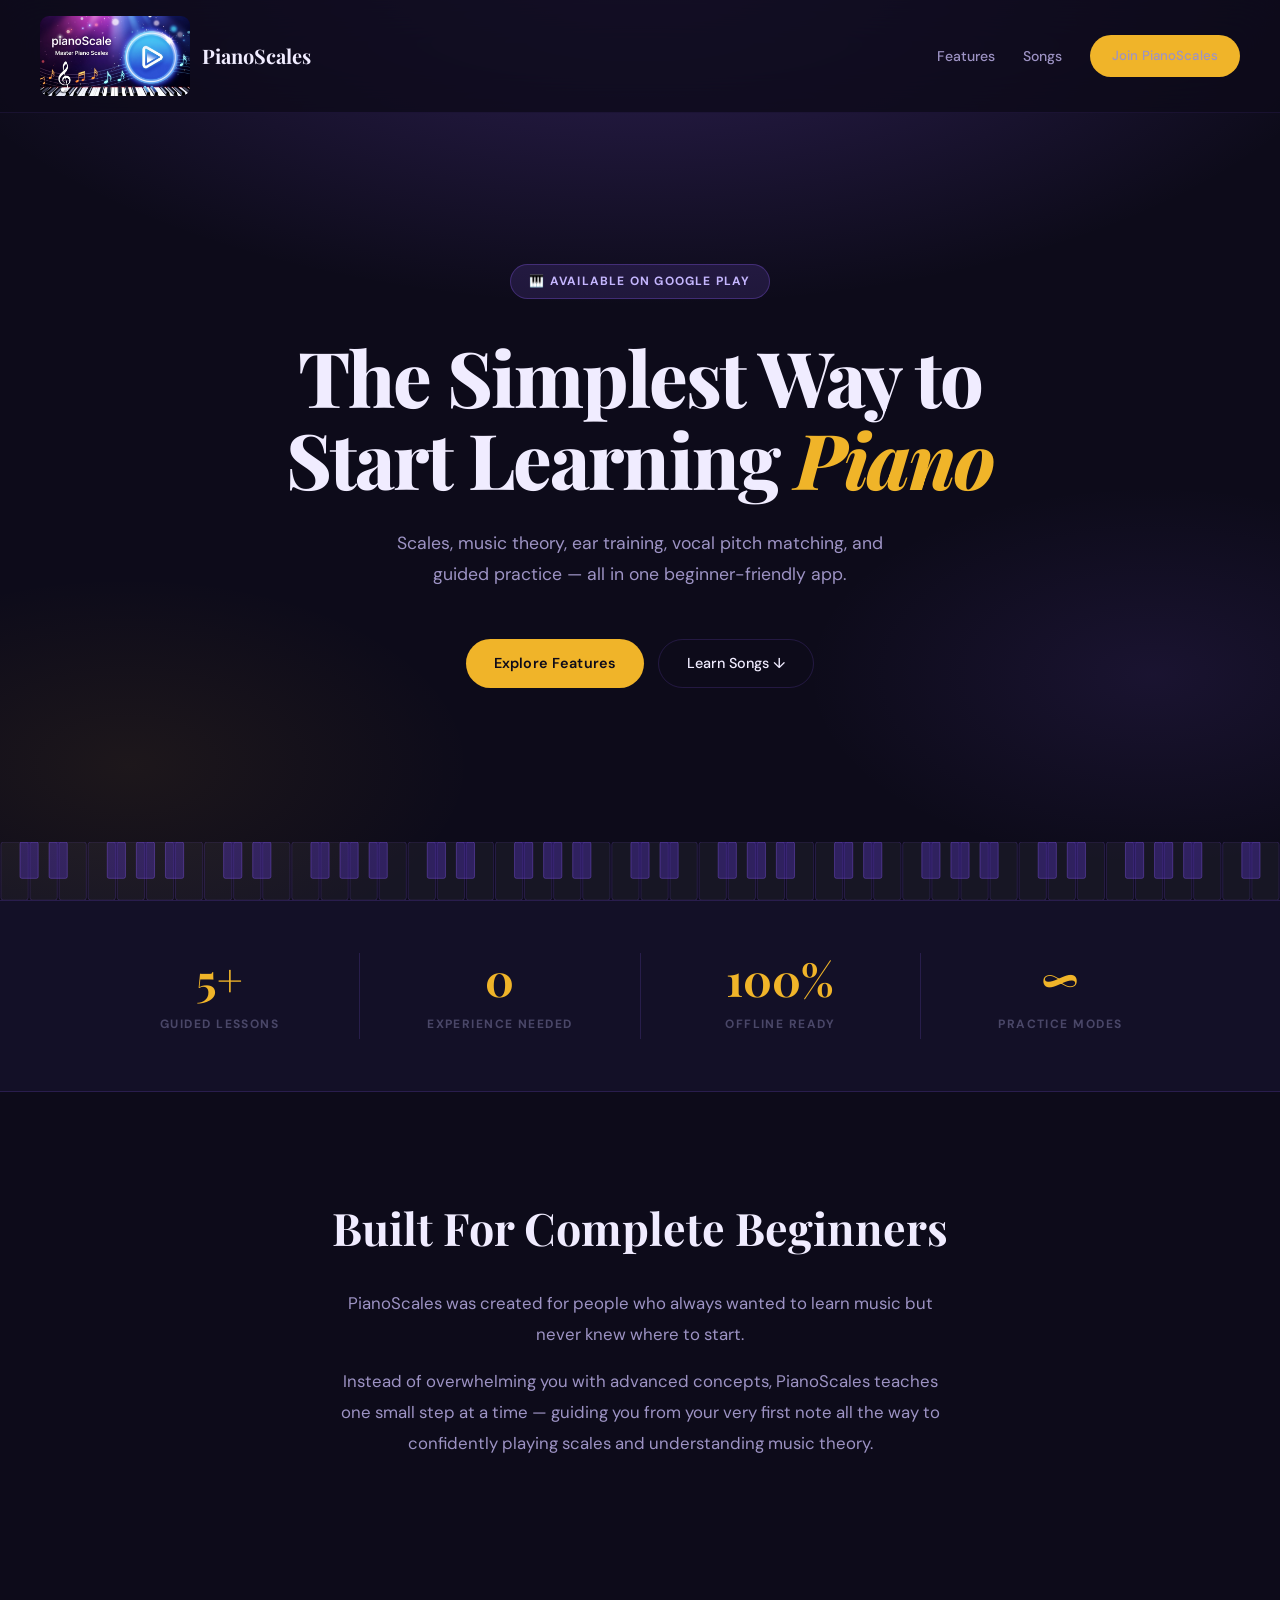
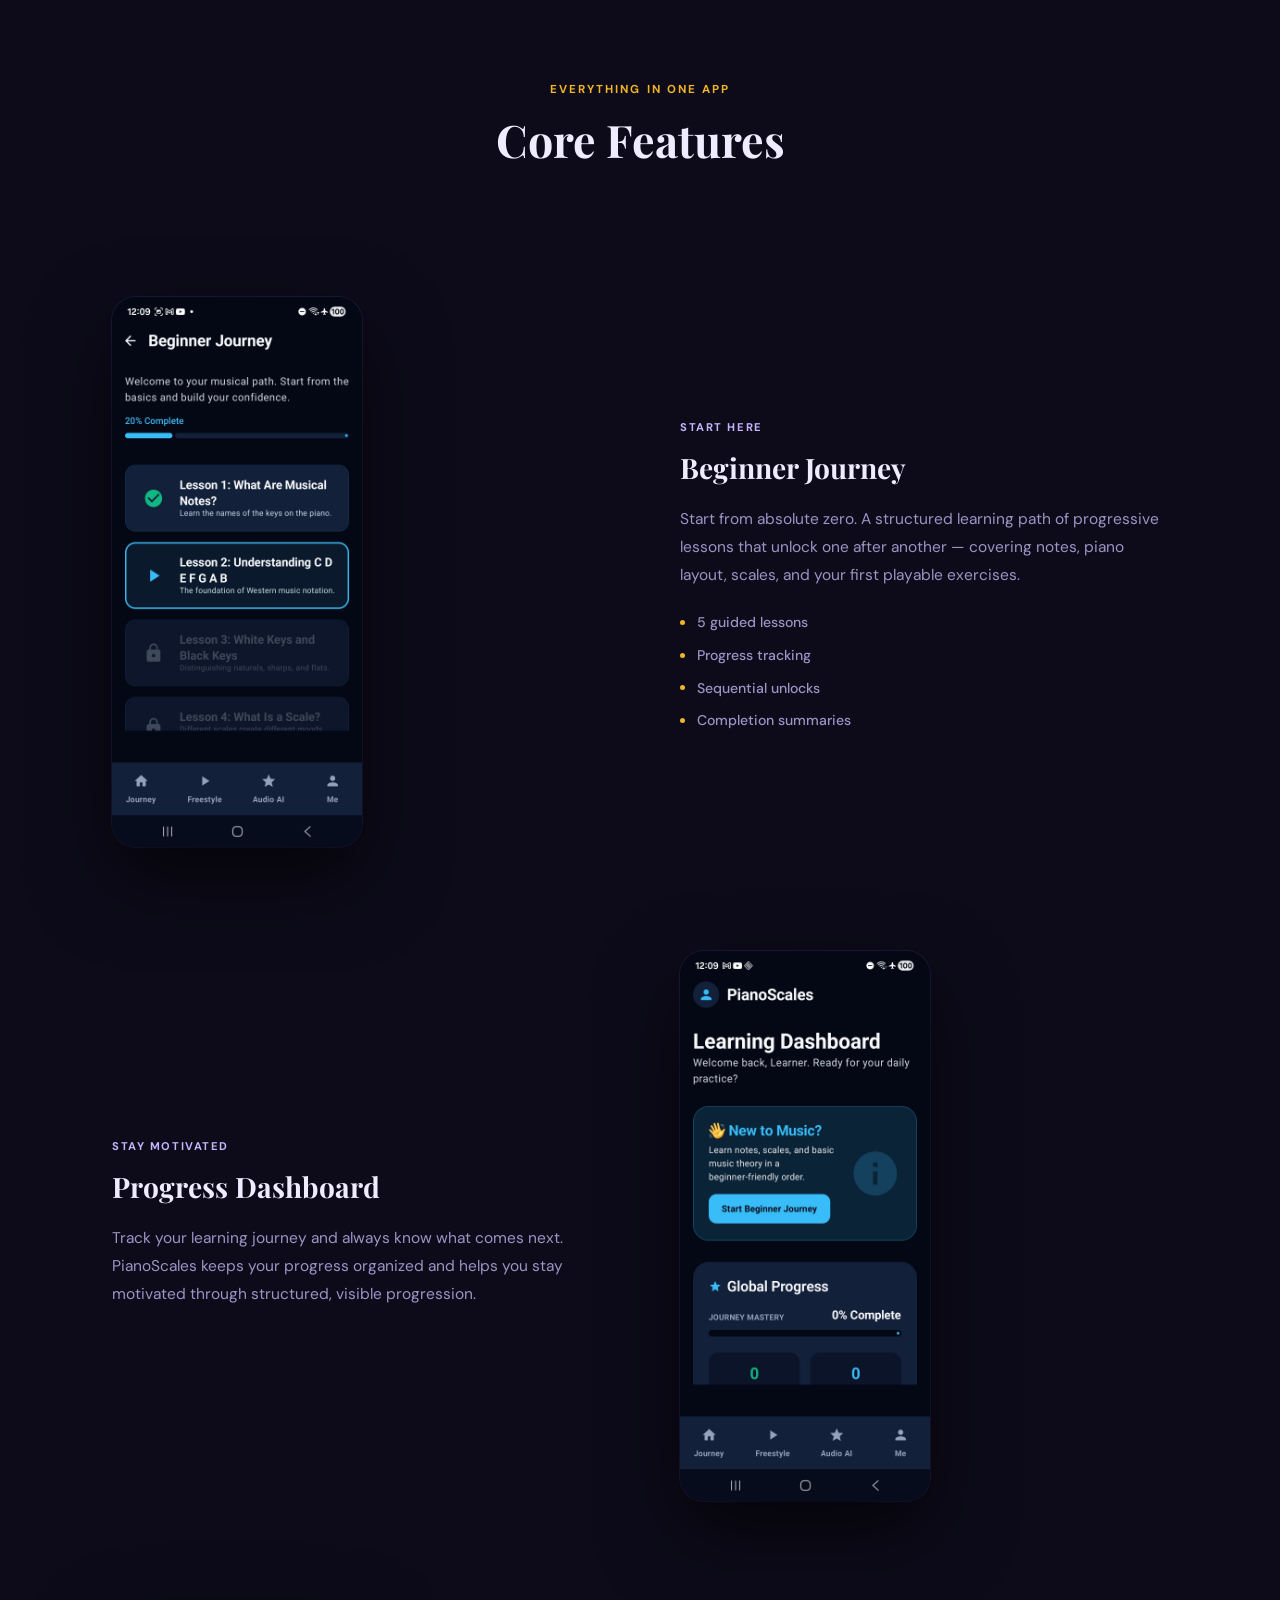
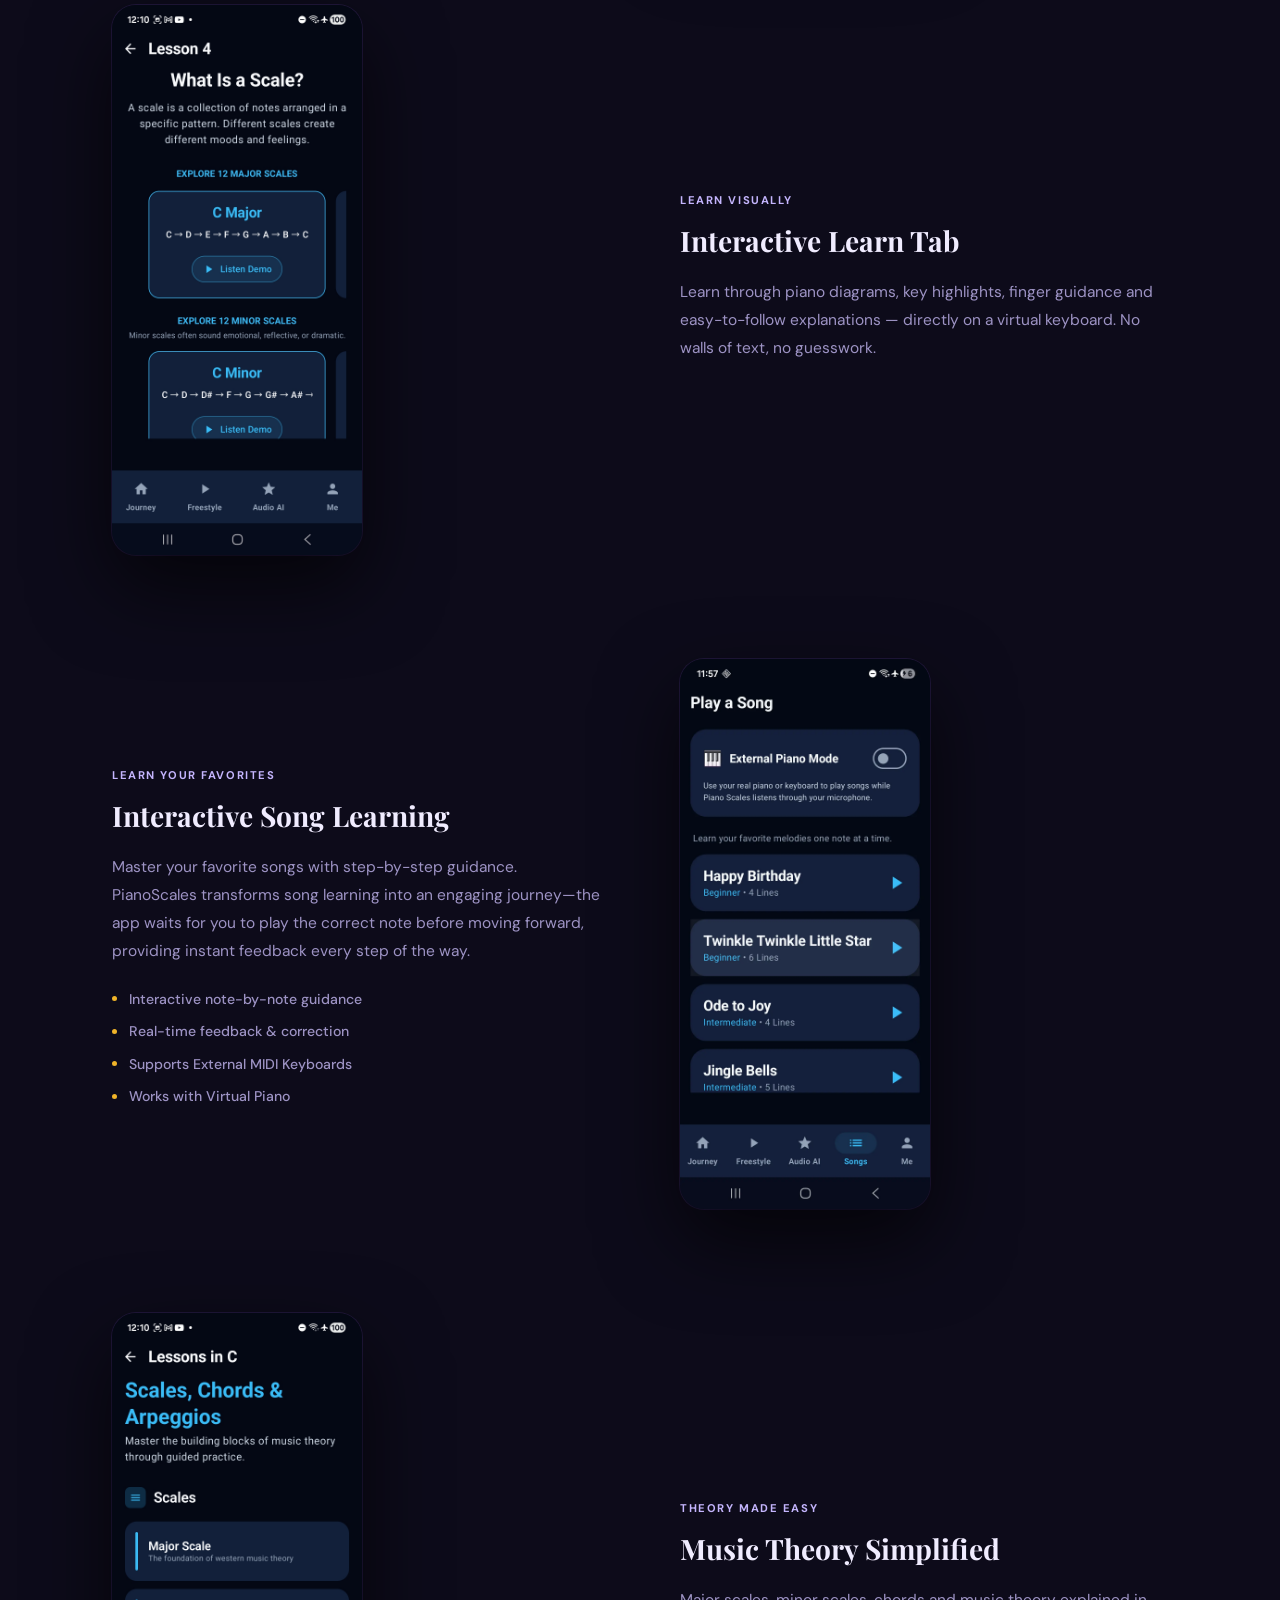
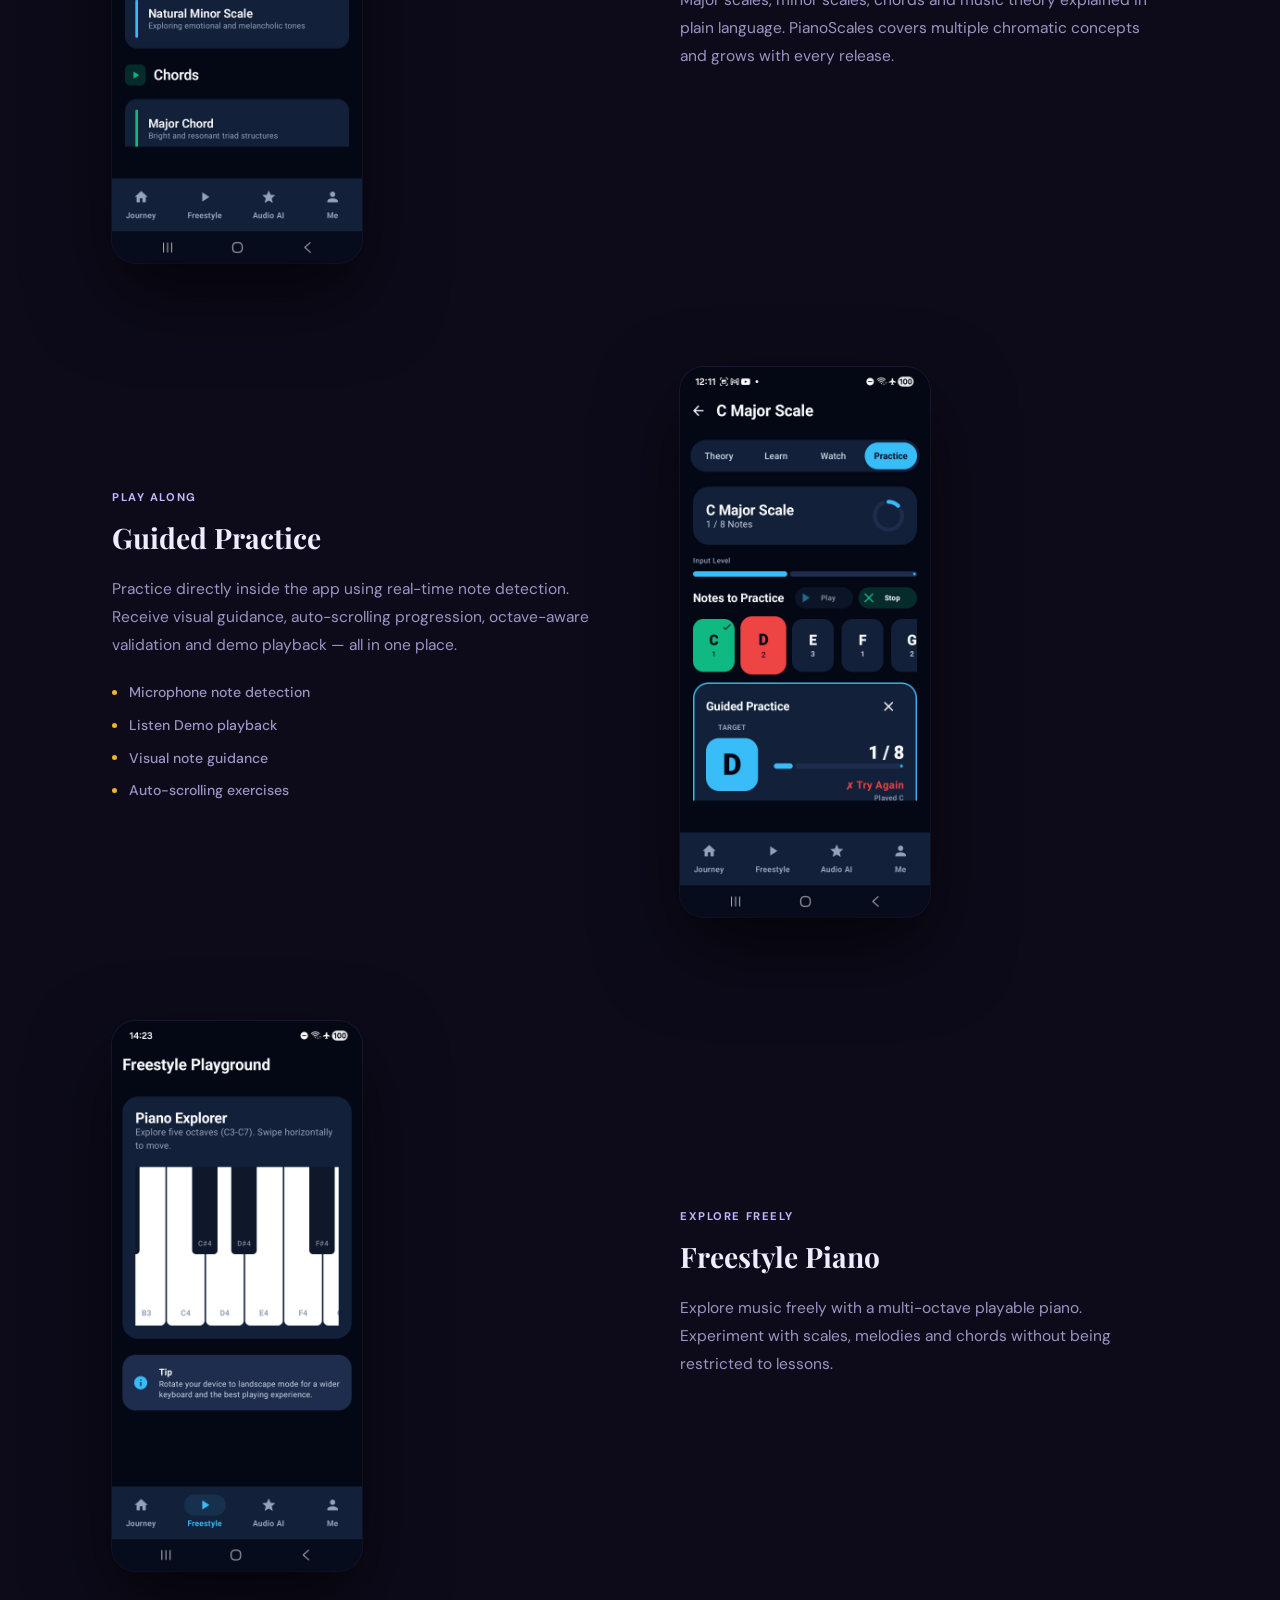
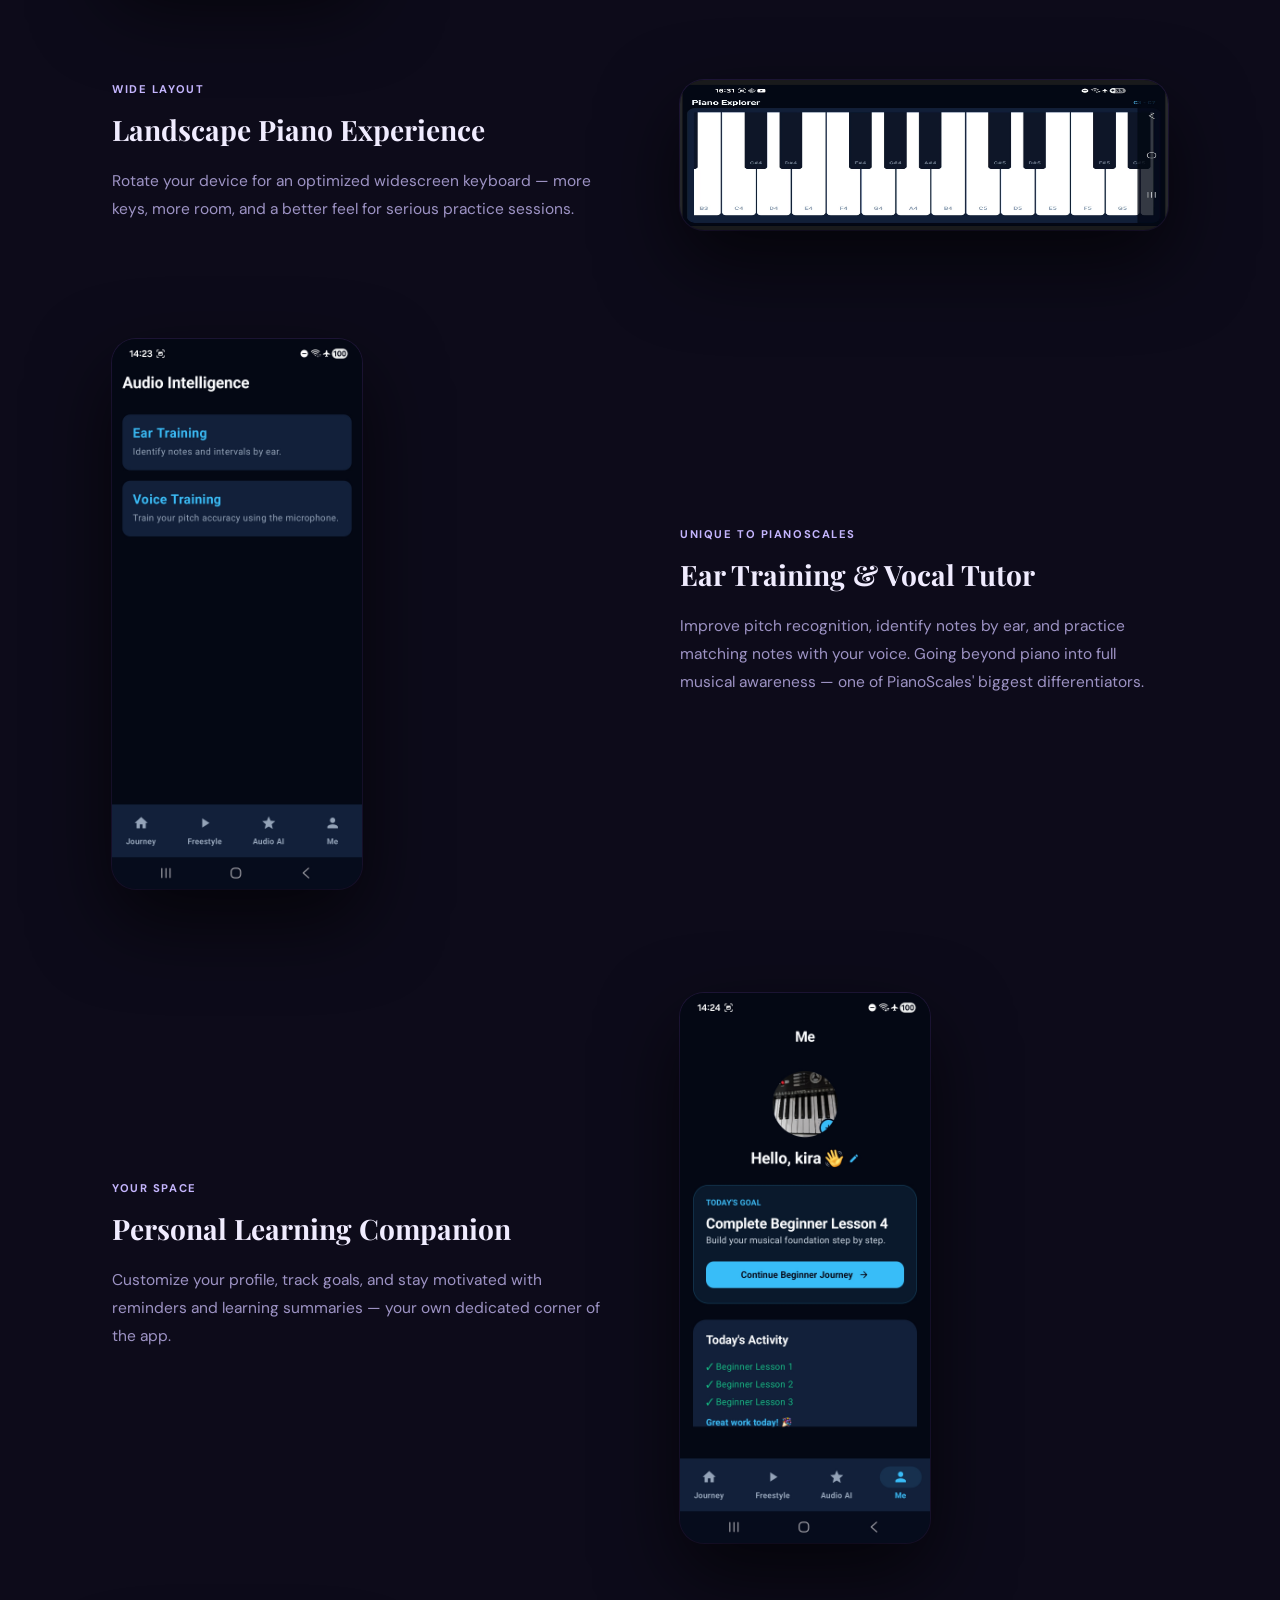
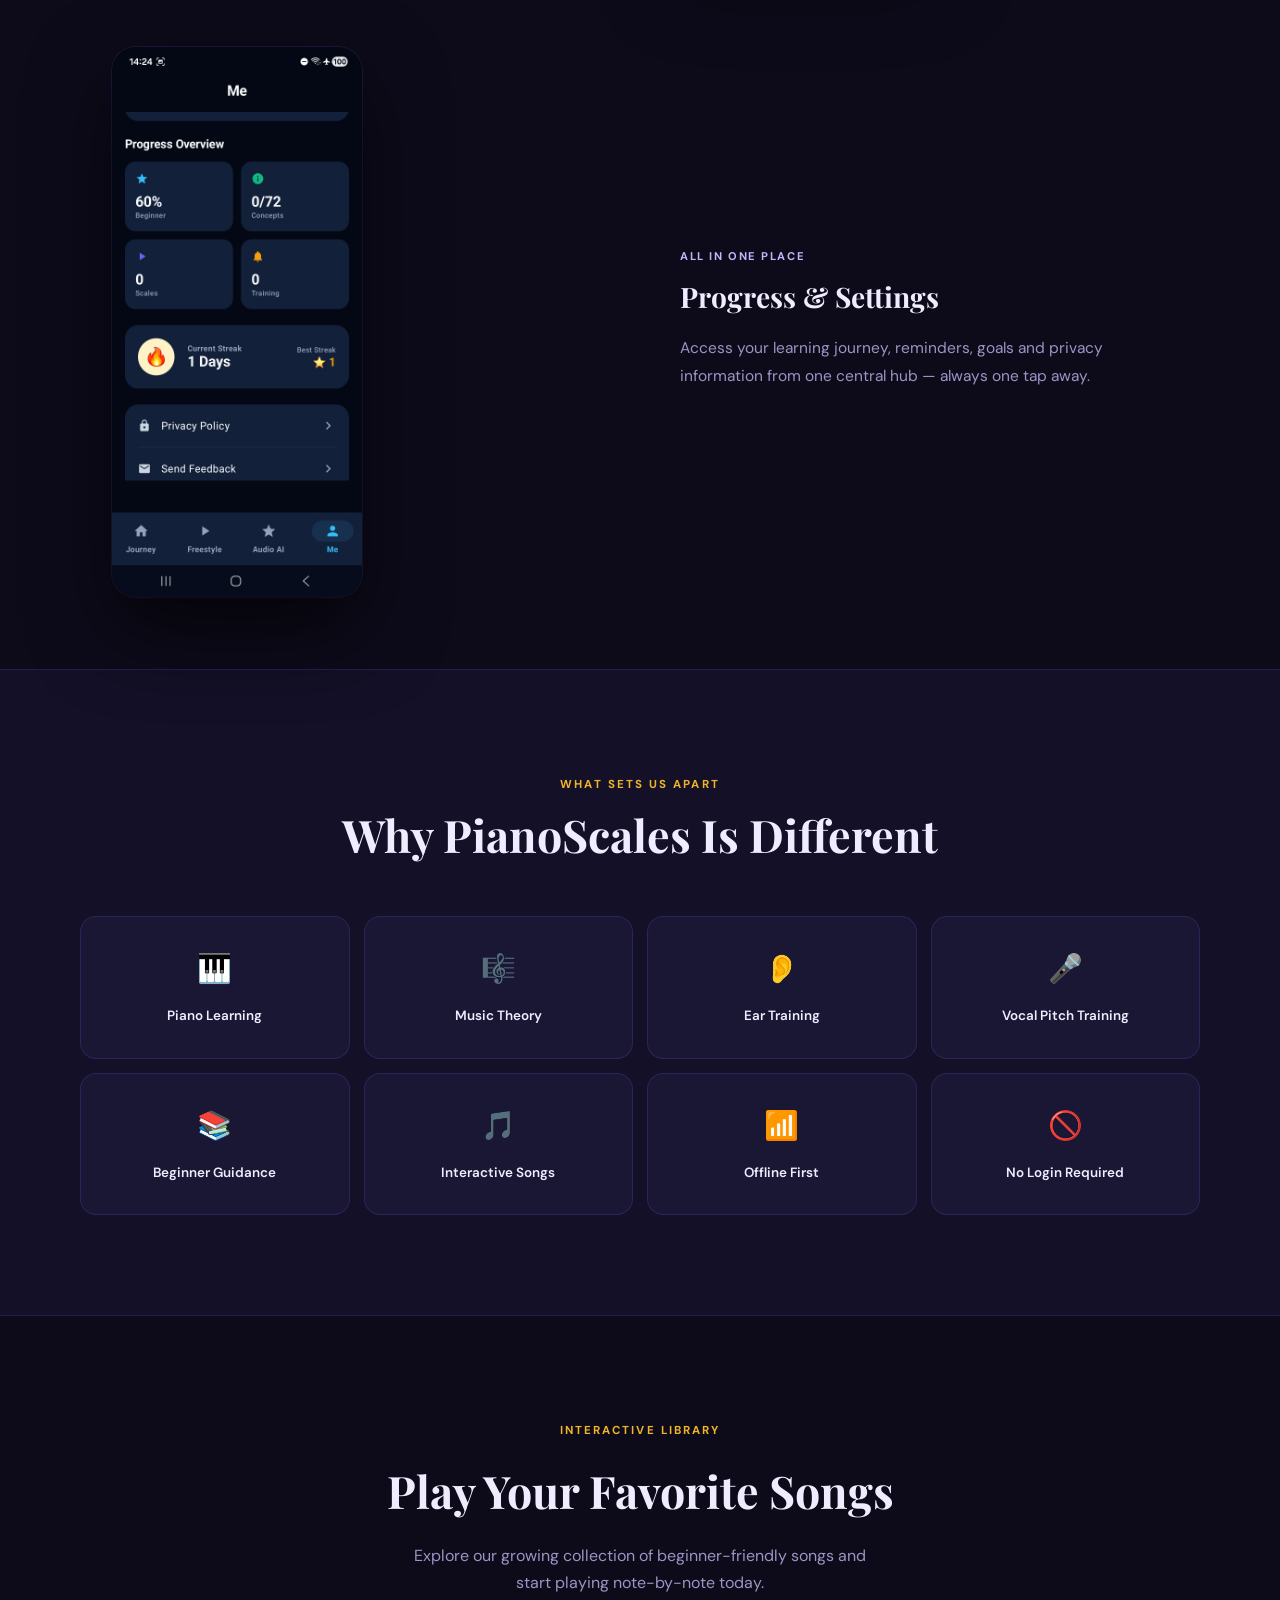
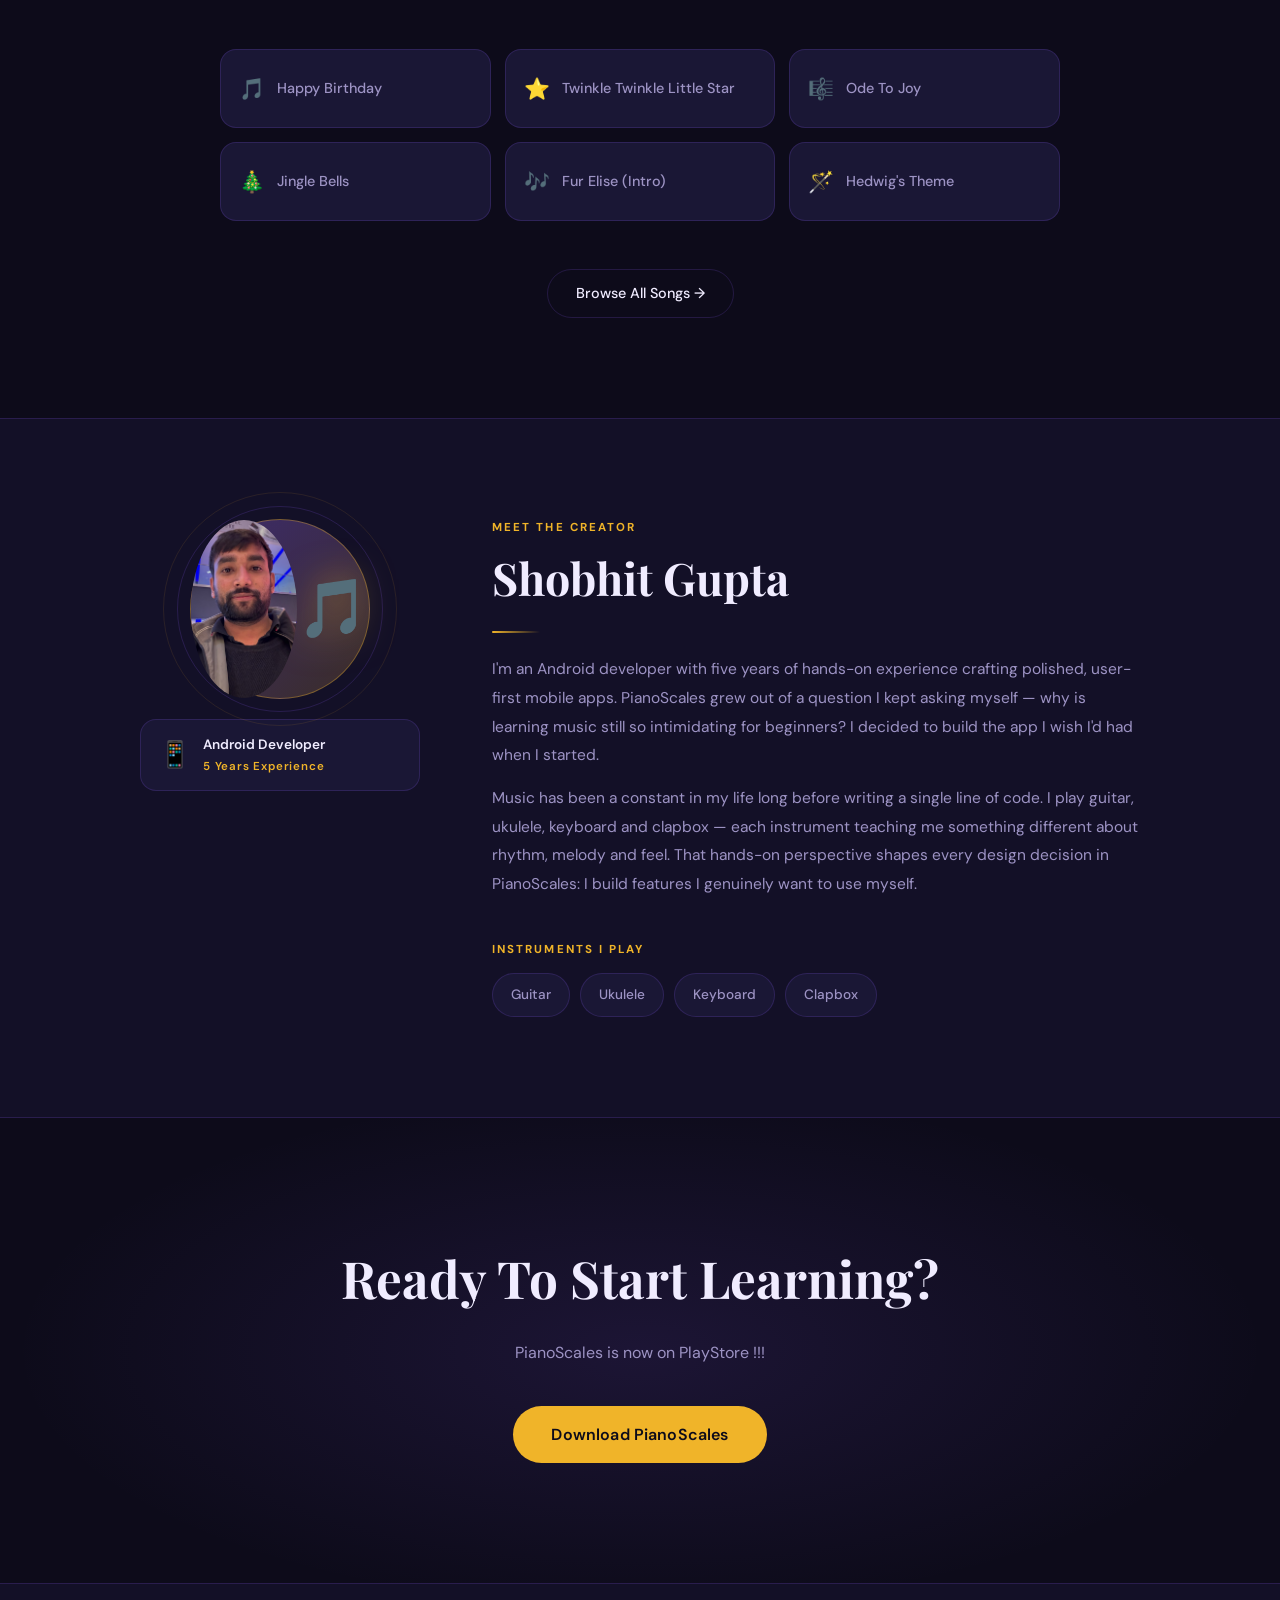
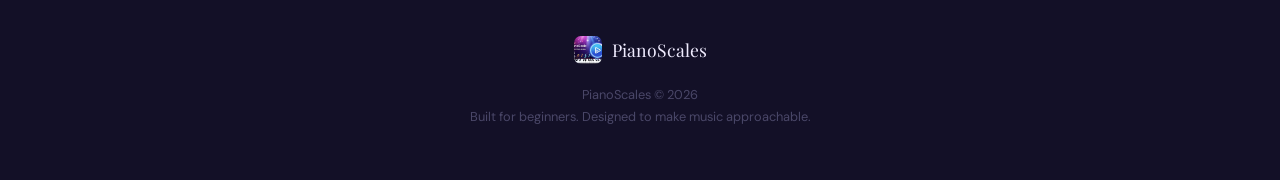
==== commit 395f5dca: "text fixed" ====
--- a/index.html
+++ b/index.html
@@ -337,7 +337,7 @@
 <section class="cta-wrap">
   <div class="container">
     <h2>Ready To Start Learning?</h2>
-    <p>PianoScales is launching soon on Google Play. Be the first to know.</p>
+    <p>PianoScales is now on PlayStore !!!</p>
     <a href="https://play.google.com/store/apps/details?id=com.pianoscales.learnmusic&hl=en_IN" class="btn-primary">Download PianoScales</a>
   </div>
 </section>
